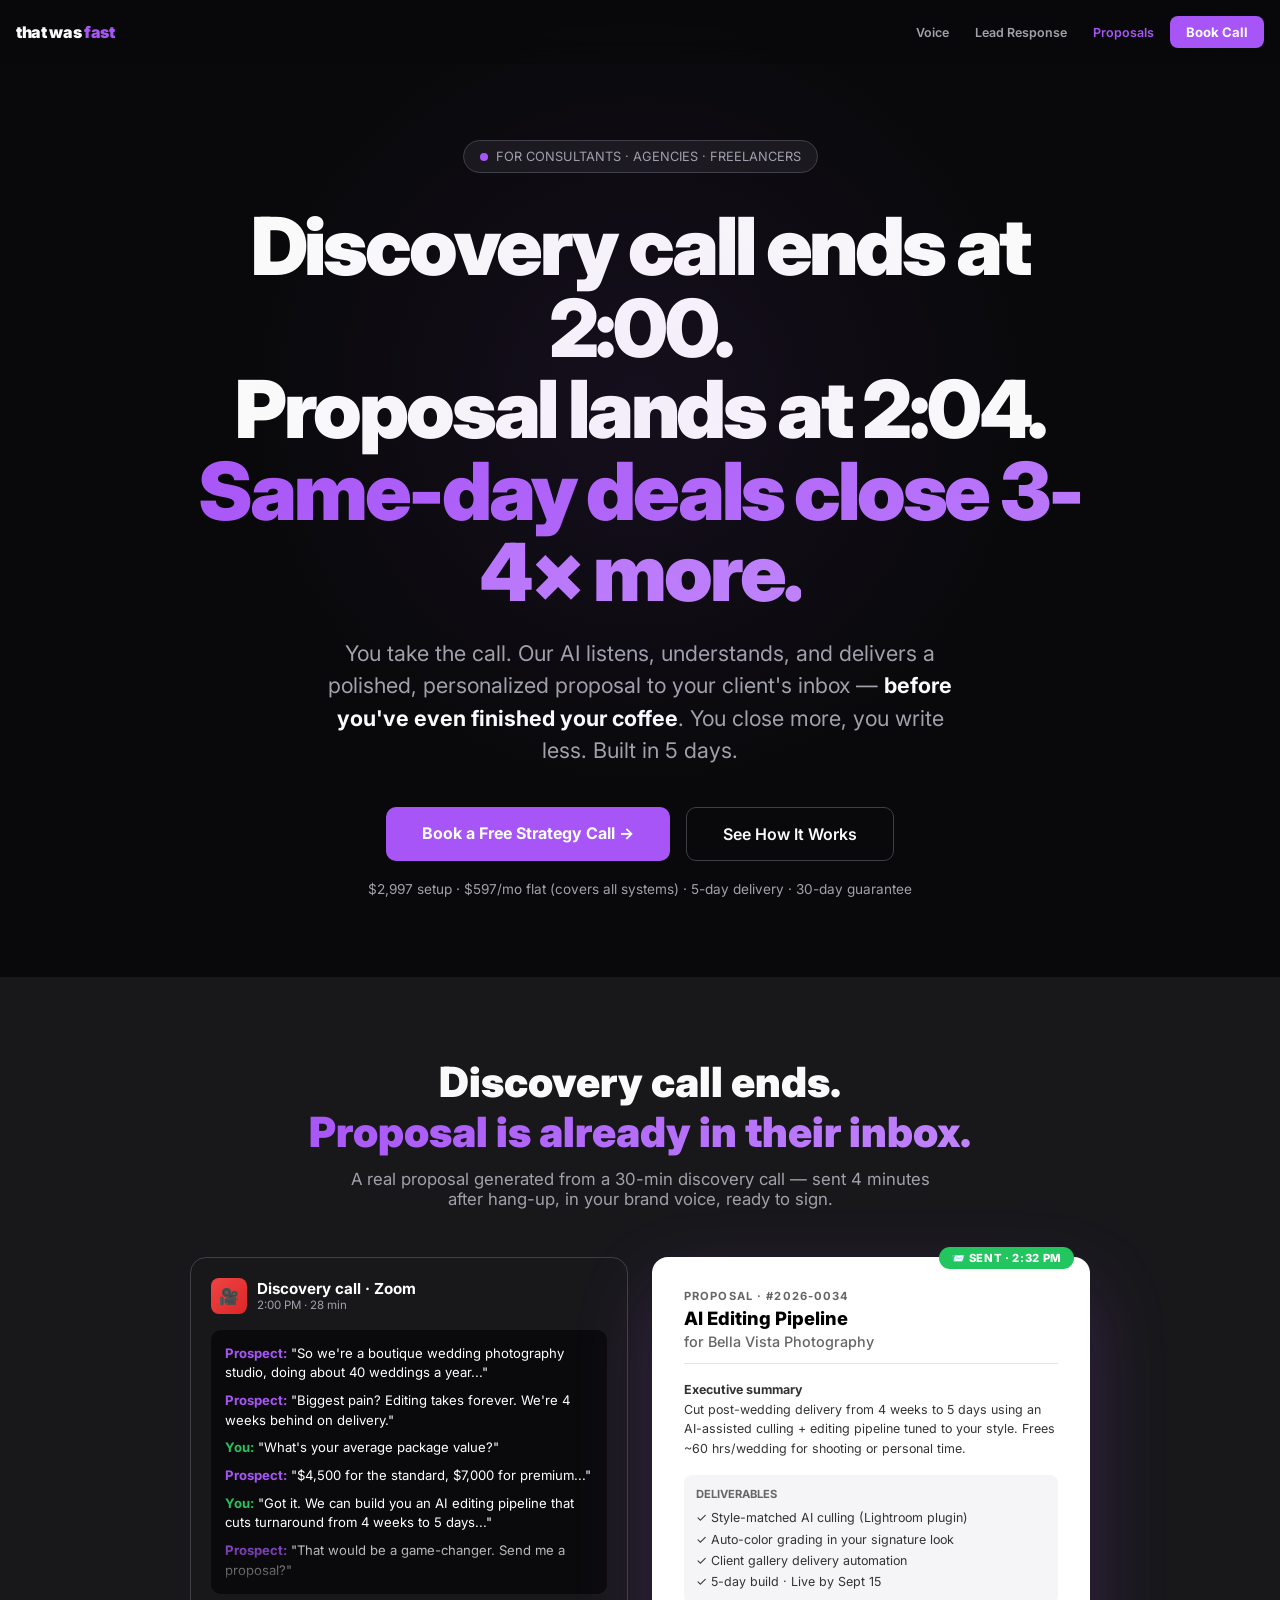
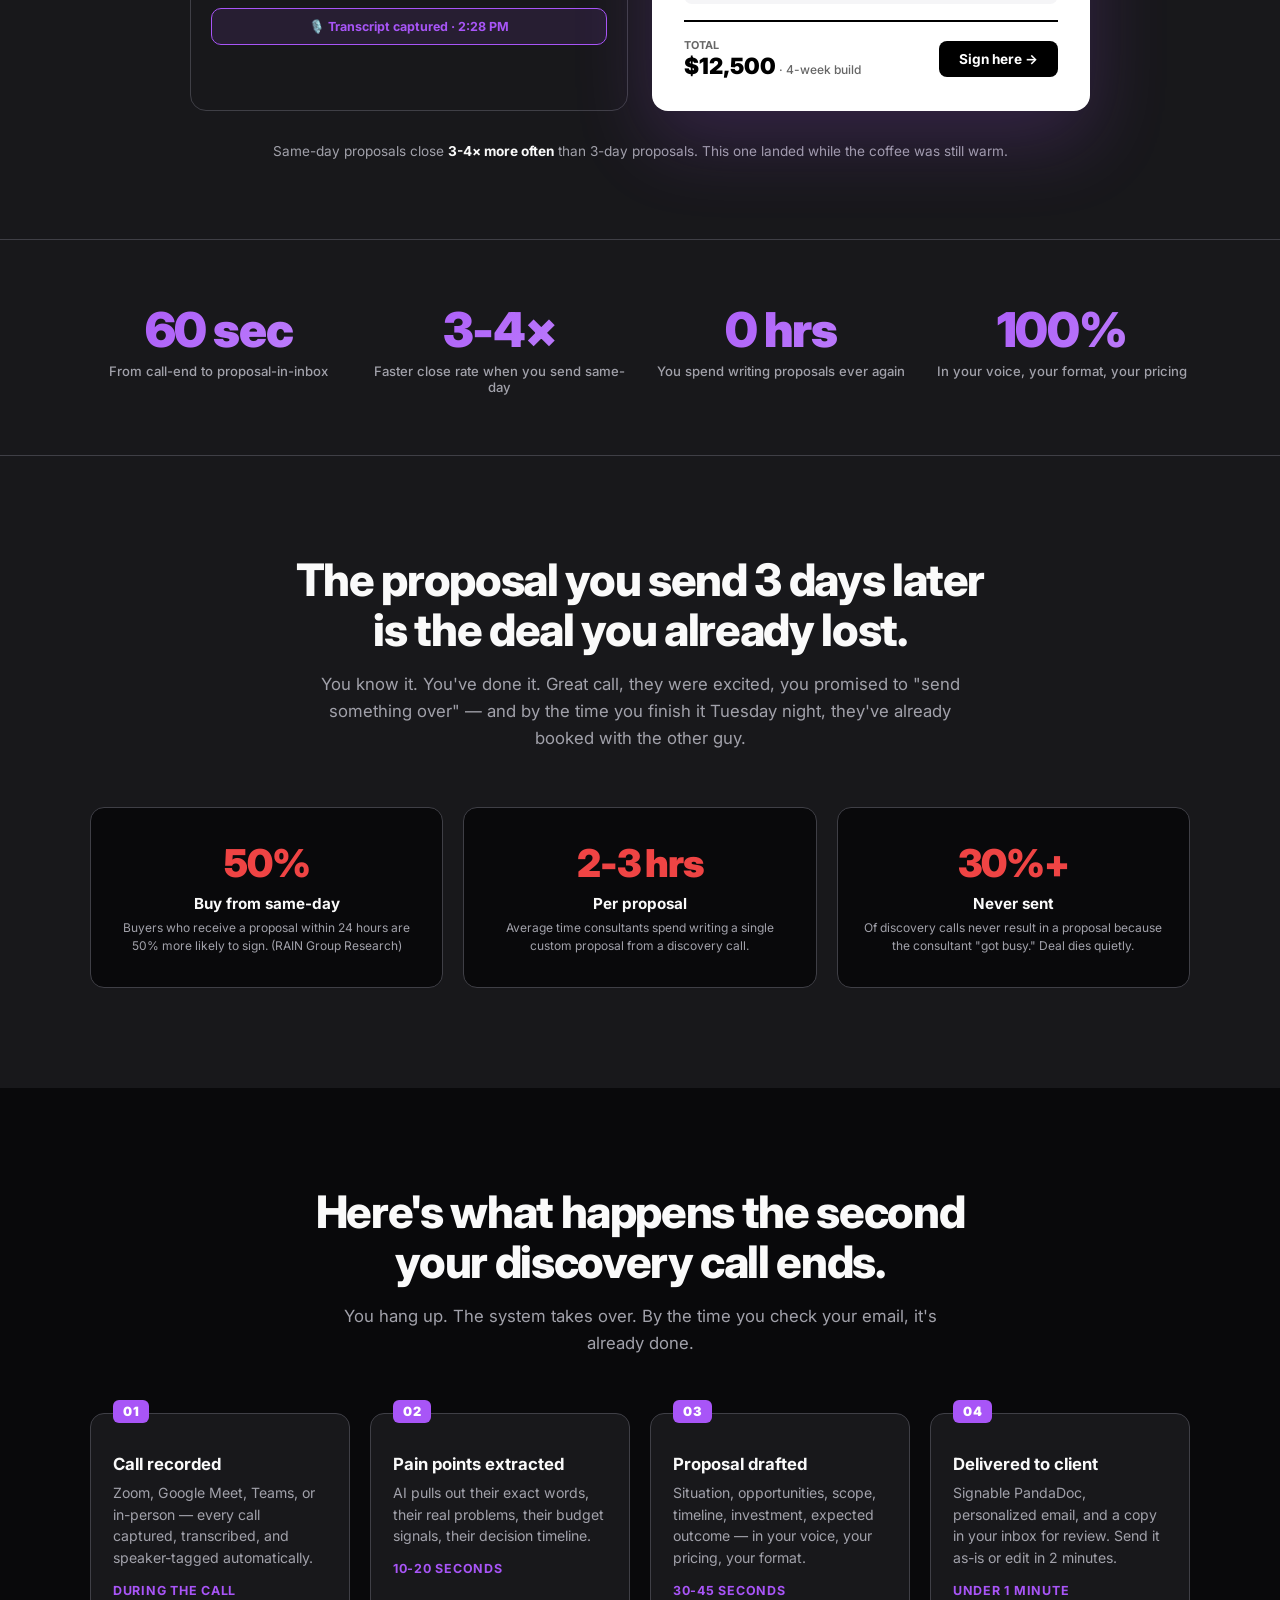
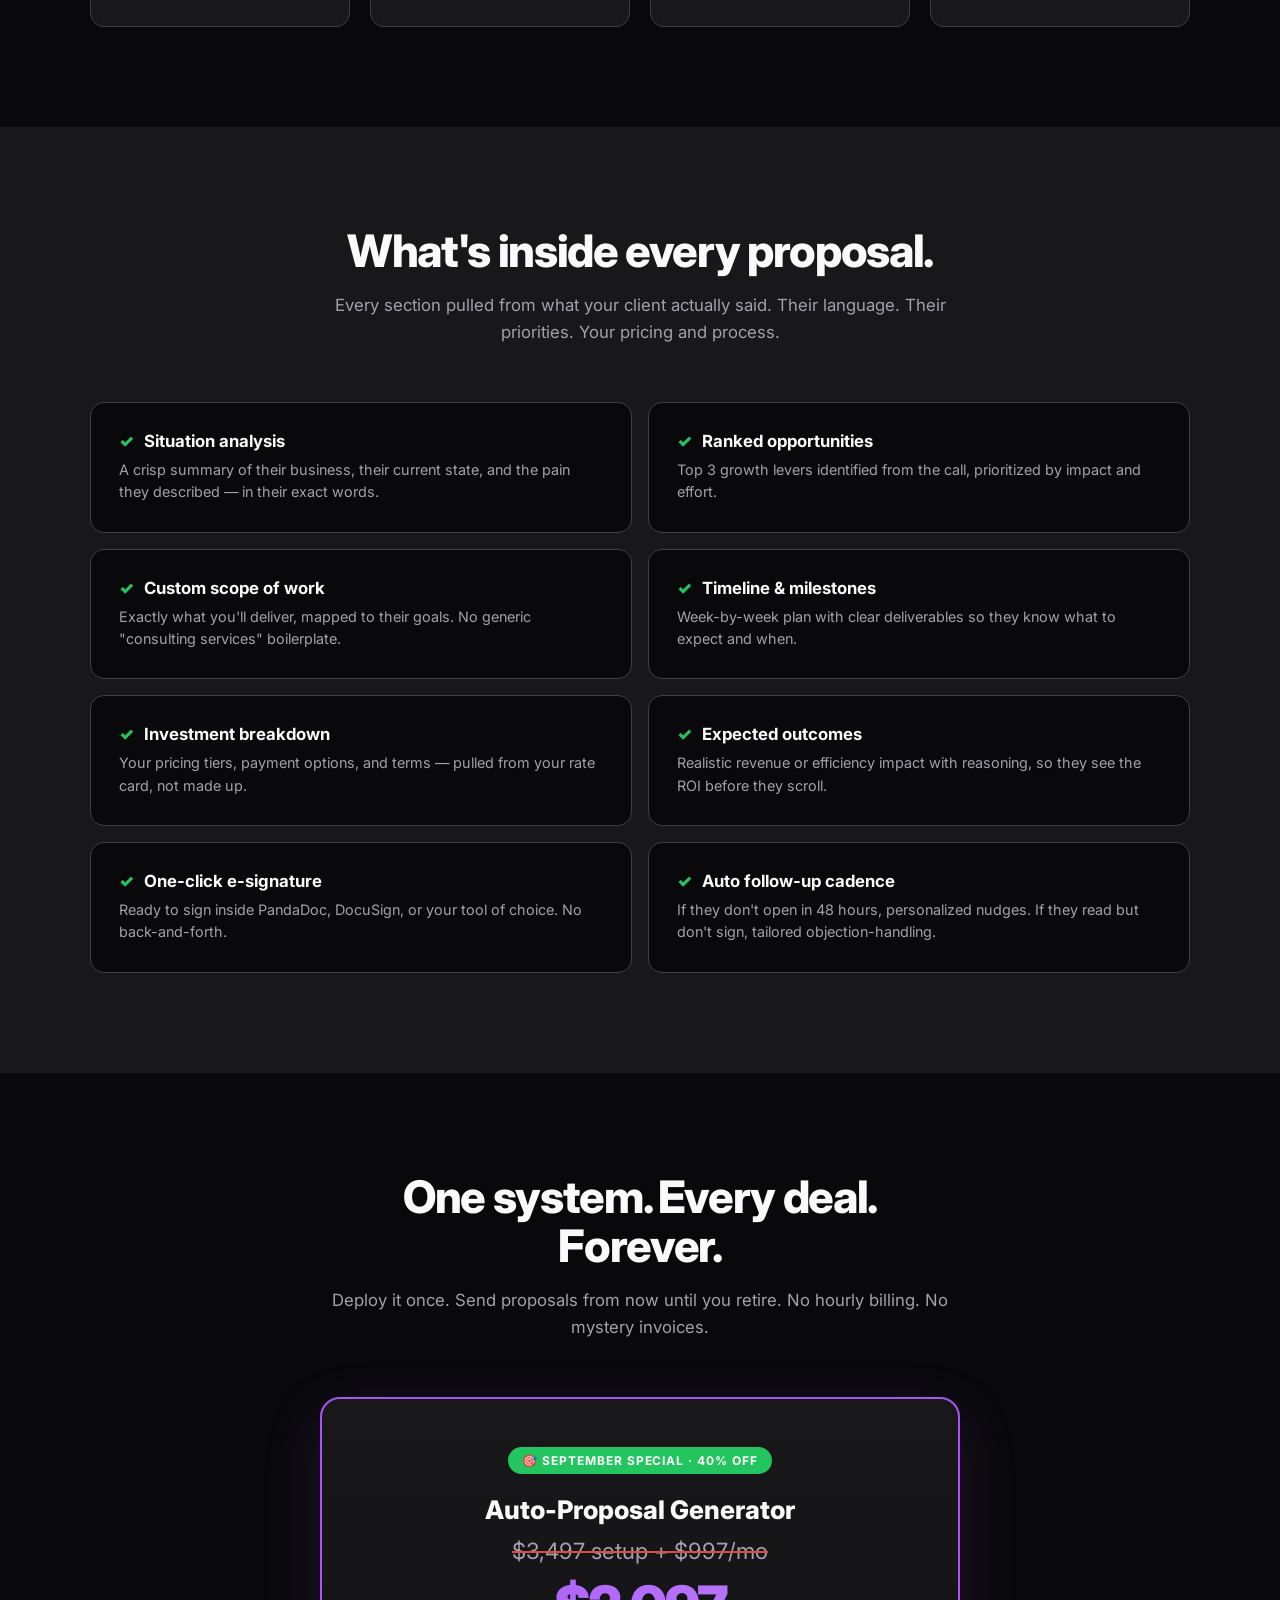
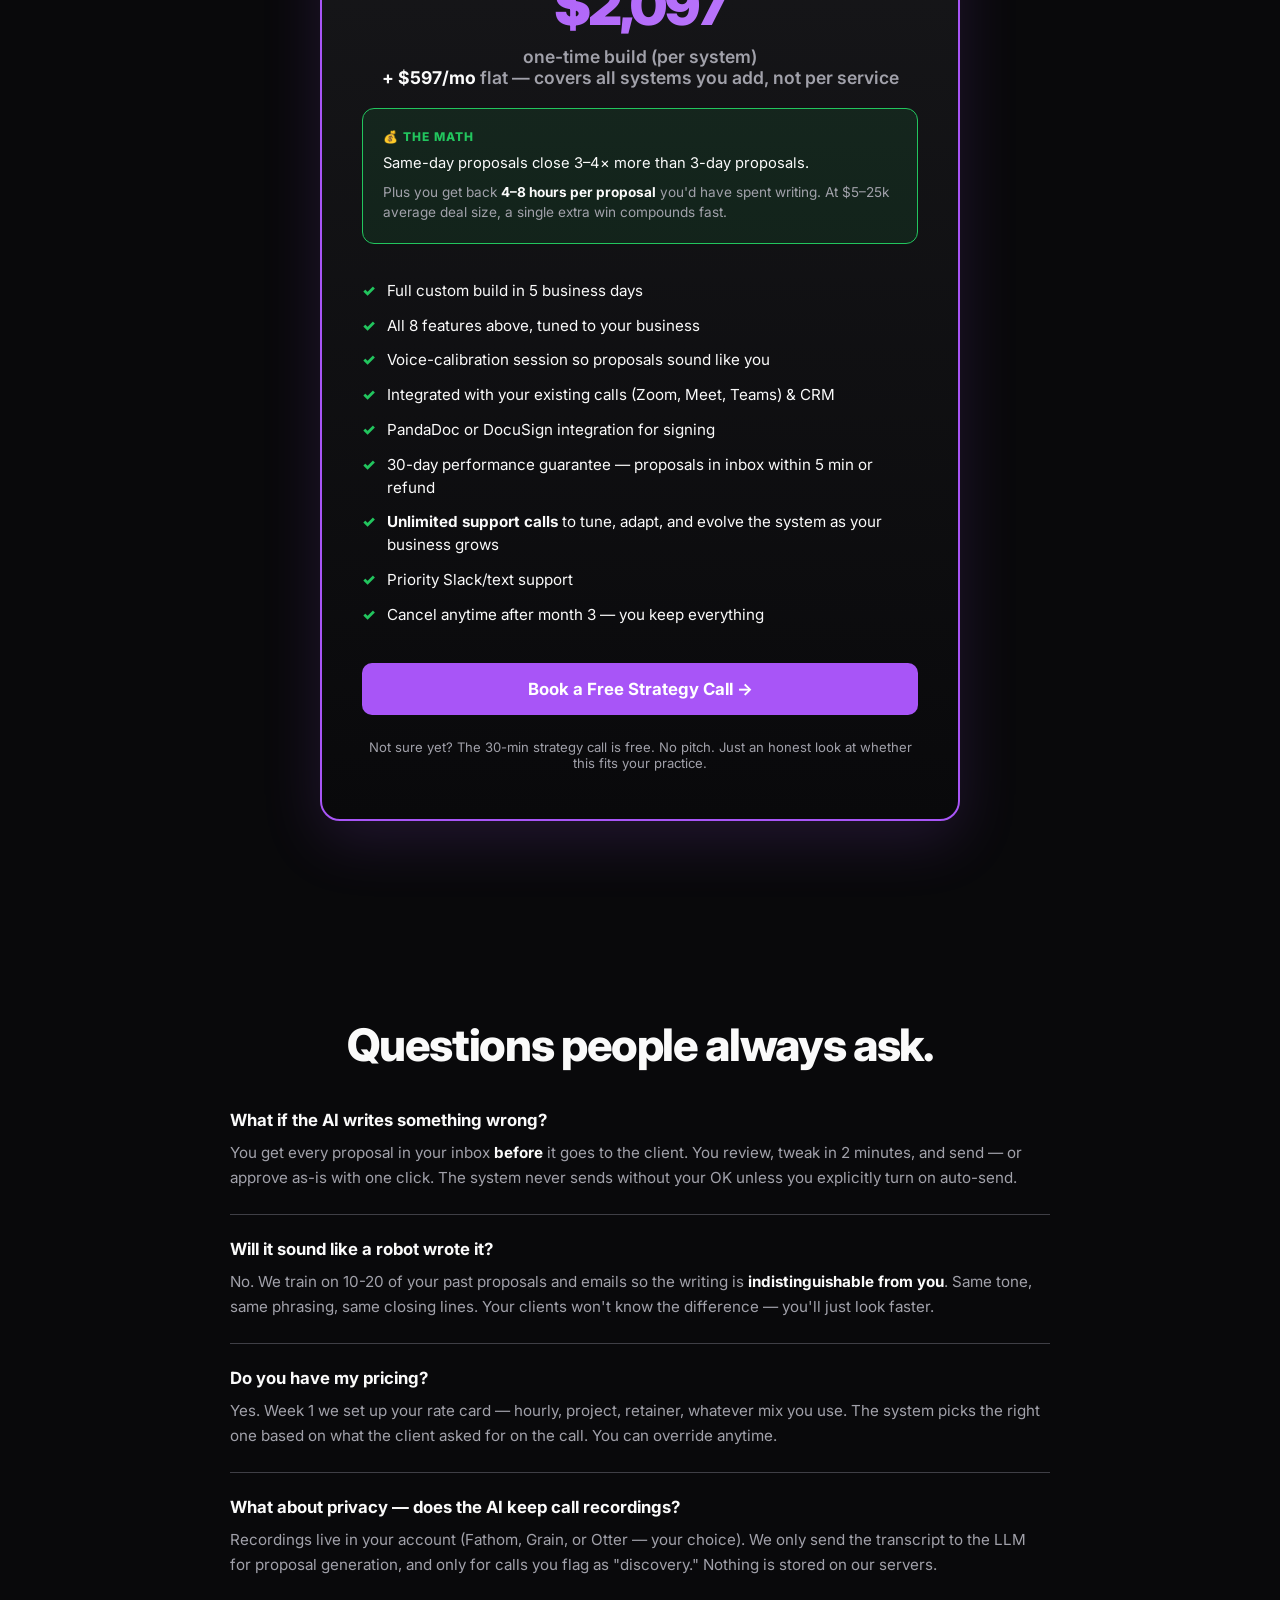
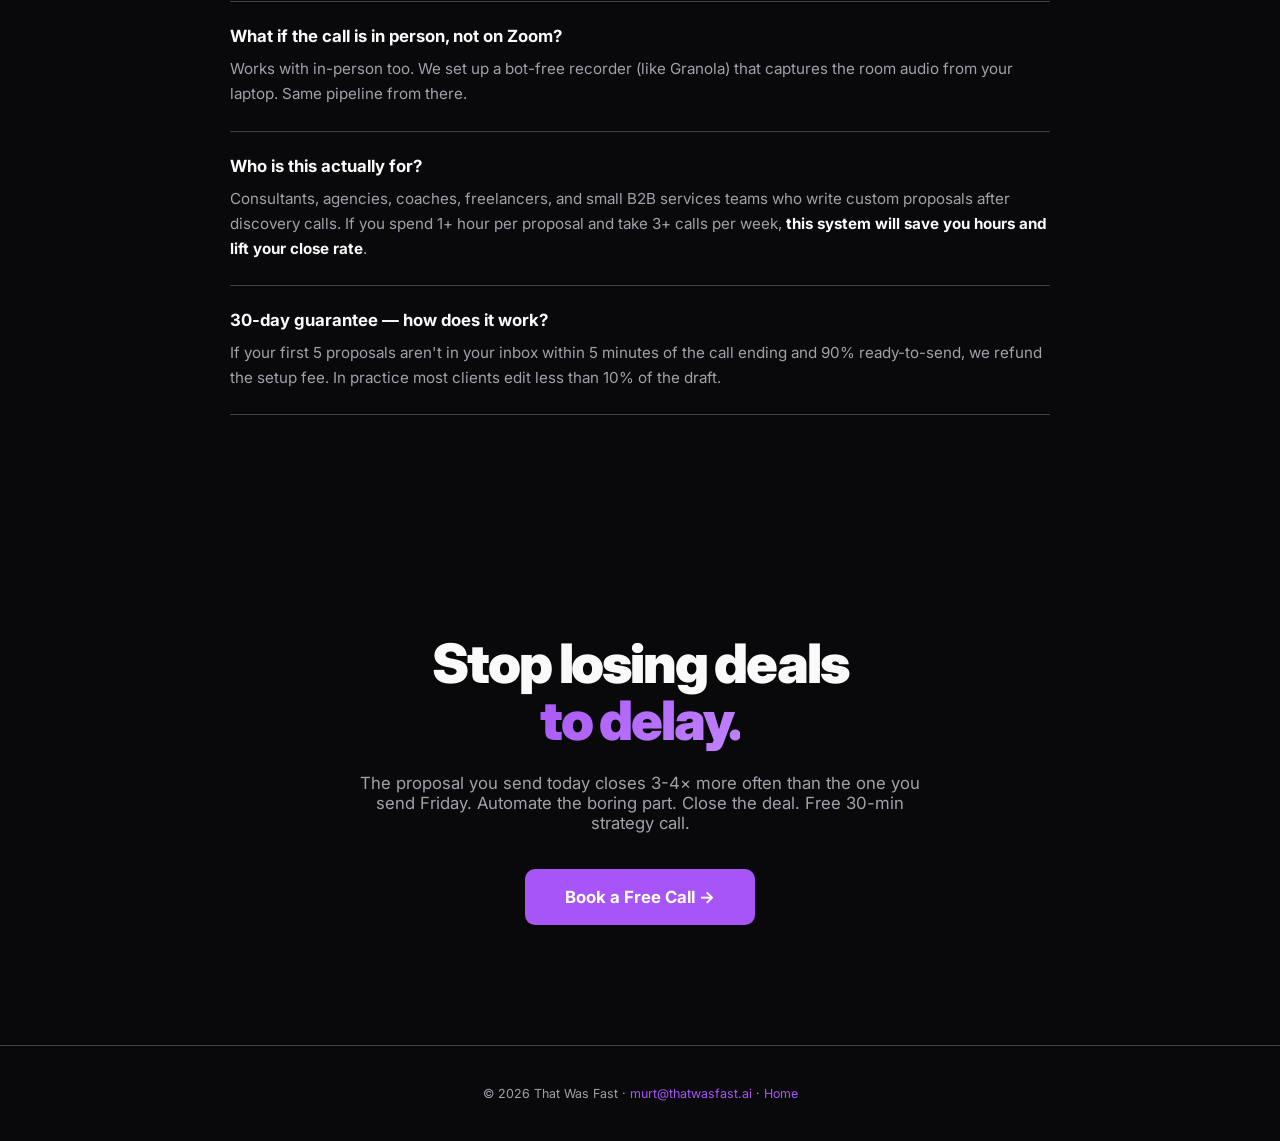
==== auto-proposal/index.html @ fdfd6e07 "Round 2 audit fixes: pricing in hero, kill cliches, sub-page H1s w/ stats, sibling nav, auto-trackin" ====
<!DOCTYPE html>
<html lang="en">
<head>
<meta charset="UTF-8">
<meta name="viewport" content="width=device-width,initial-scale=1">
<title>Auto-Proposal Generator — That Was Fast</title>
<meta name="description" content="Every discovery call auto-generates a polished, personalized proposal in your voice — sent to the client before they get off the phone. Built for consultants and agencies.">
<meta property="og:title" content="Auto-Proposal Generator — That Was Fast">
<meta property="og:description" content="Every call. Every proposal. Written for you before the client hangs up.">
<meta property="og:type" content="website">
<meta property="og:url" content="https://thatwasfast.ai/auto-proposal/">
<meta property="og:image" content="https://thatwasfast.ai/og-image.png">
<meta name="twitter:card" content="summary_large_image">
<meta name="twitter:title" content="Auto-Proposal Generator — That Was Fast">
<meta name="twitter:description" content="Every discovery call auto-generates a personalized proposal. Instantly.">
<meta name="twitter:image" content="https://thatwasfast.ai/og-image.png">
<link rel="icon" href="/favicon.ico" type="image/x-icon">
<link rel="icon" href="/icon-192.png" type="image/png" sizes="192x192">
<link rel="apple-touch-icon" href="/icon-192.png">
<link rel="preconnect" href="https://fonts.googleapis.com"><link rel="preconnect" href="https://fonts.gstatic.com" crossorigin>
<link href="https://fonts.googleapis.com/css2?family=Inter:wght@400;500;600;700;800;900&display=swap" rel="stylesheet">
<!-- Meta Pixel -->
<script>
!function(f,b,e,v,n,t,s){if(f.fbq)return;n=f.fbq=function(){n.callMethod?n.callMethod.apply(n,arguments):n.queue.push(arguments)};if(!f._fbq)f._fbq=n;n.push=n;n.loaded=!0;n.version='2.0';n.queue=[];t=b.createElement(e);t.async=!0;t.src=v;s=b.getElementsByTagName(e)[0];s.parentNode.insertBefore(t,s)}(window,document,'script','https://connect.facebook.net/en_US/fbevents.js');
fbq('init','1116154840839854');
fbq('track','PageView');
fbq('track','ViewContent',{content_name:'Auto-Proposal Generator',content_category:'auto-proposal'});
</script>
<noscript><img height="1" width="1" style="display:none" src="https://www.facebook.com/tr?id=1116154840839854&ev=PageView&noscript=1"/></noscript>
<!-- CAPI helper -->
<script>
window.TWF_CAPI='https://thatwasfast-capi.murtazajafferji.workers.dev';
window.twfCapiSend=function(name,data){
  var id=(crypto.randomUUID?crypto.randomUUID():Date.now()+'-'+Math.random().toString(36).slice(2));
  try{
    var m=document.cookie.match(/_fbc=([^;]+)/); var fbc=m?m[1]:null;
    var p=document.cookie.match(/_fbp=([^;]+)/); var fbp=p?p[1]:null;
    if(window.fbq)fbq('track',name,data||{},{eventID:id});
    fetch(window.TWF_CAPI,{method:'POST',headers:{'Content-Type':'application/json'},keepalive:true,body:JSON.stringify({event_name:name,event_id:id,event_source_url:location.href,custom_data:data||{},user_data:{fbc:fbc,fbp:fbp}})}).catch(function(){});
  }catch(e){}
};
</script>
<!-- Google Analytics + Google Ads -->
<script async src="https://www.googletagmanager.com/gtag/js?id=G-YH6KCPB6RQ"></script>
<script>
window.dataLayer=window.dataLayer||[];
function gtag(){dataLayer.push(arguments)}
gtag('js',new Date());
gtag('config','G-YH6KCPB6RQ',{page_title:'Auto-Proposal Offer',page_path:'/auto-proposal/'});
gtag('config','AW-18429599857');
document.addEventListener('DOMContentLoaded',function(){
  document.querySelectorAll('a[href*="cal.com/thatwasfast"]').forEach(function(a){
    a.addEventListener('click',function(){
      var loc=a.closest('nav')?'nav':(a.closest('.final')?'final':(a.closest('.price-card')?'pricing':'hero'));
      gtag('event','book_call_click',{page:'auto-proposal',cta_location:loc});
      gtag('event','generate_lead',{offer:'auto-proposal',source:loc});
      gtag('event','conversion',{send_to:'AW-18429599857/LSiECJ2E_O0cEPHA9dNE',value:500,currency:'USD'});
      if(window.twfCapiSend)twfCapiSend('Lead',{content_name:'Book a Call',content_category:'auto-proposal',source:loc,value:500,currency:'USD'});
    });
  });
});
</script>
<style>
:root{--bg:#09090b;--surface:#18181b;--surface2:#27272a;--border:#3f3f46;--text:#fafafa;--muted:#a1a1aa;--gold:#a855f7;--gold2:#c084fc;--white:#fff;--red:#ef4444;--green:#22c55e;--max:1100px}
*{box-sizing:border-box;margin:0;padding:0}
html{scroll-behavior:smooth}
html,body{overflow-x:hidden}
body{font-family:'Inter',system-ui,sans-serif;background:var(--bg);color:var(--text);-webkit-font-smoothing:antialiased}
a{color:inherit;text-decoration:none}

nav{position:fixed;top:0;left:0;right:0;z-index:100;padding:16px 16px;display:flex;align-items:center;justify-content:space-between;background:rgba(9,9,11,.8);backdrop-filter:blur(20px)}
.logo{font-weight:900;font-size:1rem;letter-spacing:-.02em;white-space:nowrap}
.logo span{color:var(--gold)}
.nav-cta{padding:8px 16px;background:var(--gold);color:var(--white);font-weight:700;font-size:.82rem;border-radius:8px;transition:transform .15s;white-space:nowrap}
.nav-cta:hover{transform:scale(1.04)}

.hero{min-height:92vh;display:flex;flex-direction:column;align-items:center;justify-content:center;text-align:center;padding:140px 24px 80px;position:relative}
.hero::before{content:'';position:absolute;top:0;left:50%;transform:translateX(-50%);width:100%;max-width:800px;height:800px;background:radial-gradient(circle,rgba(168,85,247,.08) 0%,transparent 70%);pointer-events:none}
.eyebrow{display:inline-flex;align-items:center;gap:8px;padding:8px 16px;background:var(--surface);border:1px solid var(--border);border-radius:999px;font-size:.8rem;color:var(--muted);margin-bottom:32px}
.eyebrow .dot{width:8px;height:8px;border-radius:50%;background:var(--gold);animation:pulse 2s infinite}
@keyframes pulse{0%,100%{opacity:1}50%{opacity:.4}}
.hero h1{font-size:clamp(2.6rem,6.5vw,5rem);font-weight:900;line-height:1.02;letter-spacing:-.04em;max-width:920px}
.hero h1 span{background:linear-gradient(135deg,var(--gold),var(--gold2));-webkit-background-clip:text;-webkit-text-fill-color:transparent;background-clip:text}
.hero-sub{font-size:clamp(1.1rem,2.2vw,1.35rem);color:var(--muted);margin-top:24px;max-width:640px;line-height:1.5}
.hero-sub strong{color:var(--text)}
.hero-cta-row{margin-top:40px;display:flex;gap:16px;flex-wrap:wrap;justify-content:center}
.btn-primary{padding:16px 36px;background:var(--gold);color:var(--white);font-weight:700;font-size:1rem;border-radius:10px;border:0;cursor:pointer;transition:transform .15s,box-shadow .15s;display:inline-block}
.btn-primary:hover{transform:translateY(-2px);box-shadow:0 12px 40px rgba(168,85,247,.25)}
.btn-ghost{padding:16px 36px;background:transparent;border:1.5px solid var(--border);color:var(--text);font-weight:600;font-size:1rem;border-radius:10px;cursor:pointer;transition:border-color .2s;display:inline-block}
.btn-ghost:hover{border-color:var(--gold)}
.hero-note{margin-top:20px;font-size:.85rem;color:var(--muted)}

.stats{padding:60px 24px;border-top:1px solid var(--border);border-bottom:1px solid var(--border);background:var(--surface)}
.stats-inner{max-width:var(--max);margin:0 auto;display:grid;grid-template-columns:repeat(4,1fr);gap:24px;text-align:center}
.stat-num{font-size:clamp(2rem,4vw,3rem);font-weight:900;letter-spacing:-.03em;background:linear-gradient(135deg,var(--gold),var(--gold2));-webkit-background-clip:text;-webkit-text-fill-color:transparent;background-clip:text}
.stat-label{font-size:.82rem;color:var(--muted);margin-top:4px;font-weight:500}
@media(max-width:600px){.stats-inner{grid-template-columns:repeat(2,1fr)}}

section{padding:100px 24px}
.section-inner{max-width:var(--max);margin:0 auto}
.section-title{font-size:clamp(1.8rem,4vw,2.8rem);font-weight:800;line-height:1.1;letter-spacing:-.03em;margin-bottom:16px;text-align:center}
.section-sub{color:var(--muted);font-size:1.05rem;max-width:640px;margin:0 auto 56px;text-align:center;line-height:1.6}
.section-sub strong{color:var(--text)}

.problem{background:var(--surface)}
.p-grid{display:grid;grid-template-columns:repeat(3,1fr);gap:20px}
.p-stat{background:var(--bg);border:1px solid var(--border);border-radius:14px;padding:32px 24px;text-align:center}
.p-stat .num{font-size:2.4rem;font-weight:900;color:var(--red);letter-spacing:-.03em;margin-bottom:8px}
.p-stat .label{font-size:.95rem;font-weight:700;margin-bottom:6px}
.p-stat .cite{font-size:.75rem;color:var(--muted);line-height:1.5}
@media(max-width:700px){.p-grid{grid-template-columns:1fr}}

.solution-flow{display:grid;grid-template-columns:repeat(4,1fr);gap:20px;position:relative}
.s-step{background:var(--surface);border:1px solid var(--border);border-radius:14px;padding:28px 22px;position:relative;transition:border-color .2s}
.s-step:hover{border-color:var(--gold)}
.s-num{position:absolute;top:-14px;left:22px;background:var(--gold);color:var(--white);font-weight:900;font-size:.8rem;padding:4px 10px;border-radius:6px;letter-spacing:.05em}
.s-step h3{font-size:1.05rem;font-weight:700;margin:12px 0 8px}
.s-step p{font-size:.88rem;color:var(--muted);line-height:1.55}
.s-step .time{font-size:.78rem;font-weight:700;color:var(--gold);margin-top:14px;text-transform:uppercase;letter-spacing:.06em}
@media(max-width:900px){.solution-flow{grid-template-columns:repeat(2,1fr)}}
@media(max-width:500px){.solution-flow{grid-template-columns:1fr}}

.features{background:var(--surface)}
.f-grid{display:grid;grid-template-columns:repeat(2,1fr);gap:16px}
.f{background:var(--bg);border:1px solid var(--border);border-radius:14px;padding:28px}
.f h3{font-size:1.05rem;font-weight:700;margin-bottom:8px;display:flex;align-items:center;gap:10px}
.f h3 .check{color:var(--green);font-weight:900}
.f p{font-size:.9rem;color:var(--muted);line-height:1.55}
@media(max-width:700px){.f-grid{grid-template-columns:1fr}}

.pricing-inner{max-width:640px;margin:0 auto}
.price-card{background:linear-gradient(180deg,var(--surface) 0%,var(--bg) 100%);border:2px solid var(--gold);border-radius:20px;padding:48px 40px;text-align:center;box-shadow:0 20px 60px rgba(168,85,247,.15)}
.price-tag{display:inline-block;background:var(--gold);color:var(--white);font-weight:700;font-size:.75rem;padding:6px 14px;border-radius:999px;letter-spacing:.08em;text-transform:uppercase;margin-bottom:20px}
.price-name{font-size:1.6rem;font-weight:800;margin-bottom:12px}
.price-amount{font-size:3.4rem;font-weight:900;letter-spacing:-.04em;background:linear-gradient(135deg,var(--gold),var(--gold2));-webkit-background-clip:text;-webkit-text-fill-color:transparent;background-clip:text}
.price-plus{font-size:1.1rem;color:var(--muted);font-weight:600;margin-top:8px}
.price-plus strong{color:var(--text)}
.price-list{text-align:left;margin:36px 0;display:flex;flex-direction:column;gap:12px}
.price-list li{list-style:none;display:flex;gap:12px;align-items:flex-start;font-size:.95rem;line-height:1.5}
.price-list .check{color:var(--green);font-weight:900;flex-shrink:0}
.price-note{font-size:.82rem;color:var(--muted);margin-top:24px}

.faq-inner{max-width:820px;margin:0 auto}
.faq-item{border-bottom:1px solid var(--border);padding:24px 0}
.faq-q{font-size:1.05rem;font-weight:700;margin-bottom:10px}
.faq-a{font-size:.95rem;color:var(--muted);line-height:1.65}
.faq-a strong{color:var(--text)}

.final{padding:120px 24px;text-align:center}
.final h2{font-size:clamp(2rem,5vw,3.4rem);font-weight:900;letter-spacing:-.04em;line-height:1.05;max-width:800px;margin:0 auto 24px}
.final h2 span{background:linear-gradient(135deg,var(--gold),var(--gold2));-webkit-background-clip:text;-webkit-text-fill-color:transparent;background-clip:text}
.final p{font-size:1.05rem;color:var(--muted);margin-bottom:36px;max-width:560px;margin-left:auto;margin-right:auto}

footer{padding:40px 24px;border-top:1px solid var(--border);text-align:center}
footer p{font-size:.78rem;color:var(--muted)}
footer a{color:var(--gold)}

@media(max-width:480px){
nav{padding:12px 12px}
.nav-cta{padding:7px 12px;font-size:.75rem}
.logo{font-size:.88rem}
.hero{padding-top:90px;min-height:auto;padding-bottom:60px}
.hero h1{font-size:2rem}
.hero-sub{font-size:.95rem}
.hero-cta-row{flex-direction:column;align-items:center;gap:12px}
.btn-primary,.btn-ghost{width:100%;max-width:300px;text-align:center;justify-content:center}
.stats-inner{grid-template-columns:repeat(2,1fr);gap:12px}
.stat-num{font-size:1.8rem}
section{padding:56px 16px}
.section-title{font-size:1.5rem}
.price-card{padding:32px 20px}
.price-amount{font-size:2.4rem}
}
</style>
<link rel="canonical" href="https://thatwasfast.ai/auto-proposal/">
<script type="application/ld+json">
{"@context":"https://schema.org","@type":"Service","name":"Auto-Proposal Generator","description":"Generate polished custom proposals from your discovery calls in minutes. Same-day proposals close 3-4x more.","provider":{"@type":"Organization","name":"That Was Fast","url":"https://thatwasfast.ai/"},"areaServed":"US","offers":{"@type":"Offer","priceCurrency":"USD","price":"2997","description":"$2,997 setup + $597/mo flat retainer (covers all systems added)"}}
</script>
<script>
(function(){
  var page = location.pathname.replace(/\/$/,'').split('/').pop() || 'home';
  document.addEventListener('click', function(e){
    var a = e.target.closest('a[href*="cal.com/thatwasfast"]');
    if (!a) return;
    if (a.dataset.twfTracked) return;
    a.dataset.twfTracked = '1';
    var event = (new URL(a.href).searchParams.get('event')) || page;
    try{
      if (window.gtag) gtag('event', 'book_call_click', {page: page, source: 'auto', event_type: event});
      if (window.gtag) gtag('event', 'generate_lead', {offer: event, source: 'auto'});
      if (window.twfCapiSend) twfCapiSend('Lead', {content_name: 'Book a Call', content_category: event, value: 500, currency: 'USD'});
      if (window.fbq) fbq('track', 'Lead', {content_name: 'Book a Call', content_category: event, value: 500, currency: 'USD'});
    } catch(err){}
    setTimeout(function(){ delete a.dataset.twfTracked; }, 3000);
  }, true);
  document.addEventListener('click', function(e){
    var a = e.target.closest('a[href^="tel:+1425"]');
    if (!a) return;
    if (a.dataset.twfCalltracked) return;
    a.dataset.twfCalltracked = '1';
    try{
      if (window.gtag) gtag('event', 'demo_call', {page: page, source: 'auto'});
      if (window.twfCapiSend) twfCapiSend('Contact', {content_name: 'Demo Call', content_category: page});
      if (window.fbq) fbq('track', 'Contact', {content_name: 'Demo Call'});
    } catch(err){}
    setTimeout(function(){ delete a.dataset.twfCalltracked; }, 3000);
  }, true);
})();
</script>
</head>
<body>

<div style="background:linear-gradient(90deg,#22c55e,#16a34a);color:#fff;text-align:center;padding:10px 16px;font-size:.85rem;font-weight:600;position:relative;z-index:101"><strong>🎯 SEPTEMBER SPECIAL</strong> — 40% off every offer. <strong id="spots-left">Only 5 spots left</strong> · Book by Sept 30.</div>
<script>
window.TWF_SPOTS_LEFT = 5;
window.TWF_PROMO_END = new Date('2026-10-01T00:00:00-07:00');
(function(){
  var n = window.TWF_SPOTS_LEFT;
  var el = document.getElementById('spots-left');
  if (!el) return;
  if (new Date() >= window.TWF_PROMO_END) { el.parentElement.style.display='none'; return; }
  if (n <= 0) { el.parentElement.style.display='none'; return; }
  el.textContent = 'Only ' + n + (n === 1 ? ' spot' : ' spots') + ' left';
  if (n <= 2) el.style.color = '#fef08a';
})();
</script>

<nav>
<a href="/" class="logo">that was <span>fast</span></a>
<div style="display:flex;gap:6px;align-items:center;flex-wrap:wrap">
<a href="/voice-receptionist/" style="padding:6px 10px;font-size:.78rem;color:var(--muted);text-decoration:none;font-weight:600">Voice</a>
<a href="/lead-response/" style="padding:6px 10px;font-size:.78rem;color:var(--muted);text-decoration:none;font-weight:600">Lead Response</a>
<a href="/auto-proposal/" style="padding:6px 10px;font-size:.78rem;color:var(--gold);text-decoration:none;font-weight:600">Proposals</a>
<a href="https://cal.com/thatwasfast/30min?event=auto-proposal" target="_blank" rel="noopener" onclick="if(window.gtag)gtag('event','book_call_click',{page:'auto-proposal',source:'nav'});if(window.twfCapiSend)twfCapiSend('Lead',{content_name:'Book a Call',content_category:'auto-proposal',value:500,currency:'USD'});" class="nav-cta">Book Call</a>
</div>
</nav>

<section class="hero">
<div class="eyebrow"><span class="dot"></span>FOR CONSULTANTS · AGENCIES · FREELANCERS</div>
<h1>Discovery call ends at 2:00.<br>Proposal lands at 2:04.<br><span>Same-day deals close 3-4× more.</span></h1>
<p class="hero-sub">You take the call. Our AI listens, understands, and delivers a polished, personalized proposal to your client's inbox — <strong>before you've even finished your coffee</strong>. You close more, you write less. Built in 5 days.</p>
<div class="hero-cta-row">
<a href="https://cal.com/thatwasfast/30min?event=auto-proposal" target="_blank" rel="noopener" class="btn-primary">Book a Free Strategy Call →</a>
<a href="#how" class="btn-ghost">See How It Works</a>
</div>
<p class="hero-note">$2,997 setup · $597/mo flat (covers all systems) · 5-day delivery · 30-day guarantee</p>
</section>

<section style="padding:80px 24px;background:var(--surface)">
<div style="max-width:960px;margin:0 auto">
<h2 style="text-align:center;font-size:clamp(1.8rem,4vw,2.6rem);font-weight:900;margin-bottom:12px">Discovery call ends.<br><span style="background:linear-gradient(135deg,var(--gold),var(--gold2));-webkit-background-clip:text;-webkit-text-fill-color:transparent;background-clip:text">Proposal is already in their inbox.</span></h2>
<p style="text-align:center;color:var(--muted);font-size:1.05rem;max-width:600px;margin:0 auto 48px">A real proposal generated from a 30-min discovery call — sent 4 minutes after hang-up, in your brand voice, ready to sign.</p>
<div style="display:grid;grid-template-columns:1fr 1fr;gap:24px;max-width:900px;margin:0 auto" class="ap-grid">
<div style="background:#18181b;border:1px solid var(--border);border-radius:16px;padding:20px">
<div style="display:flex;align-items:center;gap:10px;margin-bottom:16px"><div style="width:36px;height:36px;background:linear-gradient(135deg,#ef4444,#dc2626);border-radius:8px;display:flex;align-items:center;justify-content:center">🎥</div><div><div style="font-weight:700;color:#fff;font-size:.95rem">Discovery call · Zoom</div><div style="font-size:.72rem;color:var(--muted)">2:00 PM · 28 min</div></div></div>
<div style="background:#0a0a0c;border-radius:10px;padding:14px;font-size:.82rem;color:var(--muted);line-height:1.5;max-height:280px;overflow:hidden;position:relative">
<div style="color:#fff;margin-bottom:8px"><strong style="color:#a855f7">Prospect:</strong> "So we're a boutique wedding photography studio, doing about 40 weddings a year..."</div>
<div style="color:#fff;margin-bottom:8px"><strong style="color:#a855f7">Prospect:</strong> "Biggest pain? Editing takes forever. We're 4 weeks behind on delivery."</div>
<div style="color:#fff;margin-bottom:8px"><strong style="color:#22c55e">You:</strong> "What's your average package value?"</div>
<div style="color:#fff;margin-bottom:8px"><strong style="color:#a855f7">Prospect:</strong> "$4,500 for the standard, $7,000 for premium..."</div>
<div style="color:#fff;margin-bottom:8px"><strong style="color:#22c55e">You:</strong> "Got it. We can build you an AI editing pipeline that cuts turnaround from 4 weeks to 5 days..."</div>
<div style="color:#fff"><strong style="color:#a855f7">Prospect:</strong> "That would be a game-changer. Send me a proposal?"</div>
<div style="position:absolute;bottom:0;left:0;right:0;height:60px;background:linear-gradient(180deg,transparent,#0a0a0c)"></div>
</div>
<div style="text-align:center;margin-top:14px;padding:10px;background:rgba(168,85,247,.1);border:1px solid var(--gold);border-radius:10px;font-size:.78rem;color:var(--gold);font-weight:700">🎙️ Transcript captured · 2:28 PM</div>
</div>
<div style="background:#fff;color:#000;border-radius:16px;padding:32px;box-shadow:0 30px 80px rgba(168,85,247,.2);position:relative">
<div style="position:absolute;top:-10px;right:16px;background:#22c55e;color:#fff;padding:4px 12px;border-radius:999px;font-size:.7rem;font-weight:800;letter-spacing:.06em">📨 SENT · 2:32 PM</div>
<div style="border-bottom:1px solid #e5e5e5;padding-bottom:12px;margin-bottom:16px"><div style="font-size:.7rem;font-weight:700;color:#666;letter-spacing:.1em">PROPOSAL · #2026-0034</div><div style="font-size:1.15rem;font-weight:800;color:#000;margin-top:4px">AI Editing Pipeline<br><span style="color:#666;font-weight:500;font-size:.9rem">for Bella Vista Photography</span></div></div>
<div style="font-size:.78rem;color:#333;line-height:1.6"><strong>Executive summary</strong><br>Cut post-wedding delivery from 4 weeks to 5 days using an AI-assisted culling + editing pipeline tuned to your style. Frees ~60 hrs/wedding for shooting or personal time.</div>
<div style="margin-top:16px;padding:12px;background:#f5f5f7;border-radius:8px"><div style="font-size:.7rem;font-weight:700;color:#666;margin-bottom:6px">DELIVERABLES</div><div style="font-size:.78rem;color:#333;line-height:1.7">✓ Style-matched AI culling (Lightroom plugin)<br>✓ Auto-color grading in your signature look<br>✓ Client gallery delivery automation<br>✓ 5-day build · Live by Sept 15</div></div>
<div style="margin-top:16px;display:flex;justify-content:space-between;align-items:center;padding-top:16px;border-top:2px solid #000"><div><div style="font-size:.68rem;color:#666;font-weight:700">TOTAL</div><div style="font-size:1.4rem;font-weight:900;color:#000">$12,500<span style="font-size:.75rem;color:#666;font-weight:500"> · 4-week build</span></div></div><div style="background:#000;color:#fff;padding:10px 20px;border-radius:8px;font-weight:700;font-size:.85rem">Sign here →</div></div>
</div>
</div>
<p style="text-align:center;color:var(--muted);font-size:.85rem;margin-top:32px">Same-day proposals close <strong style="color:var(--text)">3-4× more often</strong> than 3-day proposals. This one landed while the coffee was still warm.</p>
</div>
</section>

<style>@media(max-width:720px){.ap-grid{grid-template-columns:1fr !important}}</style>

<section class="stats">
<div class="stats-inner">
<div><div class="stat-num">60 sec</div><div class="stat-label">From call-end to proposal-in-inbox</div></div>
<div><div class="stat-num">3-4×</div><div class="stat-label">Faster close rate when you send same-day</div></div>
<div><div class="stat-num">0 hrs</div><div class="stat-label">You spend writing proposals ever again</div></div>
<div><div class="stat-num">100%</div><div class="stat-label">In your voice, your format, your pricing</div></div>
</div>
</section>

<section class="problem">
<div class="section-inner">
<h2 class="section-title">The proposal you send 3 days later<br>is the deal you already lost.</h2>
<p class="section-sub">You know it. You've done it. Great call, they were excited, you promised to "send something over" — and by the time you finish it Tuesday night, they've already booked with the other guy.</p>
<div class="p-grid">
<div class="p-stat"><div class="num">50%</div><div class="label">Buy from same-day</div><div class="cite">Buyers who receive a proposal within 24 hours are 50% more likely to sign. (RAIN Group Research)</div></div>
<div class="p-stat"><div class="num">2-3 hrs</div><div class="label">Per proposal</div><div class="cite">Average time consultants spend writing a single custom proposal from a discovery call.</div></div>
<div class="p-stat"><div class="num">30%+</div><div class="label">Never sent</div><div class="cite">Of discovery calls never result in a proposal because the consultant "got busy." Deal dies quietly.</div></div>
</div>
</div>
</section>

<section id="how">
<div class="section-inner">
<h2 class="section-title">Here's what happens the second<br>your discovery call ends.</h2>
<p class="section-sub">You hang up. The system takes over. By the time you check your email, it's already done.</p>
<div class="solution-flow">
<div class="s-step">
<div class="s-num">01</div>
<h3>Call recorded</h3>
<p>Zoom, Google Meet, Teams, or in-person — every call captured, transcribed, and speaker-tagged automatically.</p>
<div class="time">During the call</div>
</div>
<div class="s-step">
<div class="s-num">02</div>
<h3>Pain points extracted</h3>
<p>AI pulls out their exact words, their real problems, their budget signals, their decision timeline.</p>
<div class="time">10-20 seconds</div>
</div>
<div class="s-step">
<div class="s-num">03</div>
<h3>Proposal drafted</h3>
<p>Situation, opportunities, scope, timeline, investment, expected outcome — in your voice, your pricing, your format.</p>
<div class="time">30-45 seconds</div>
</div>
<div class="s-step">
<div class="s-num">04</div>
<h3>Delivered to client</h3>
<p>Signable PandaDoc, personalized email, and a copy in your inbox for review. Send it as-is or edit in 2 minutes.</p>
<div class="time">Under 1 minute</div>
</div>
</div>
</div>
</section>

<section class="features">
<div class="section-inner">
<h2 class="section-title">What's inside every proposal.</h2>
<p class="section-sub">Every section pulled from what your client actually said. Their language. Their priorities. Your pricing and process.</p>
<div class="f-grid">
<div class="f"><h3><span class="check">✓</span> Situation analysis</h3><p>A crisp summary of their business, their current state, and the pain they described — in their exact words.</p></div>
<div class="f"><h3><span class="check">✓</span> Ranked opportunities</h3><p>Top 3 growth levers identified from the call, prioritized by impact and effort.</p></div>
<div class="f"><h3><span class="check">✓</span> Custom scope of work</h3><p>Exactly what you'll deliver, mapped to their goals. No generic "consulting services" boilerplate.</p></div>
<div class="f"><h3><span class="check">✓</span> Timeline & milestones</h3><p>Week-by-week plan with clear deliverables so they know what to expect and when.</p></div>
<div class="f"><h3><span class="check">✓</span> Investment breakdown</h3><p>Your pricing tiers, payment options, and terms — pulled from your rate card, not made up.</p></div>
<div class="f"><h3><span class="check">✓</span> Expected outcomes</h3><p>Realistic revenue or efficiency impact with reasoning, so they see the ROI before they scroll.</p></div>
<div class="f"><h3><span class="check">✓</span> One-click e-signature</h3><p>Ready to sign inside PandaDoc, DocuSign, or your tool of choice. No back-and-forth.</p></div>
<div class="f"><h3><span class="check">✓</span> Auto follow-up cadence</h3><p>If they don't open in 48 hours, personalized nudges. If they read but don't sign, tailored objection-handling.</p></div>
</div>
</div>
</section>

<section>
<div class="section-inner pricing-inner">
<h2 class="section-title">One system. Every deal. Forever.</h2>
<p class="section-sub">Deploy it once. Send proposals from now until you retire. No hourly billing. No mystery invoices.</p>
<div class="price-card">
<div class="price-tag" style="background:#22c55e">🎯 SEPTEMBER SPECIAL · 40% OFF</div>
<div class="price-name">Auto-Proposal Generator</div>
<div style="font-size:1.4rem;color:var(--muted);text-decoration:line-through;text-decoration-color:var(--red);margin-bottom:8px">$3,497 setup + $997/mo</div>
<div class="price-amount">$2,097</div>
<div class="price-plus">one-time build (per system)<br><strong>+ $597/mo</strong> flat — covers all systems you add, not per service</div>
<div style="margin-top:20px;padding:20px;background:rgba(34,197,94,.1);border:1px solid #22c55e;border-radius:12px;text-align:left">
<div style="font-size:.75rem;font-weight:800;color:#22c55e;text-transform:uppercase;letter-spacing:.08em;margin-bottom:8px">💰 The math</div>
<p style="font-size:.92rem;line-height:1.5;color:var(--text)">Same-day proposals close 3–4× more than 3-day proposals.</p>
<p style="font-size:.85rem;line-height:1.5;color:var(--muted);margin-top:8px">Plus you get back <strong style="color:var(--text)">4–8 hours per proposal</strong> you'd have spent writing. At $5–25k average deal size, a single extra win compounds fast.</p>
</div>
<ul class="price-list">
<li><span class="check">✓</span><span>Full custom build in 5 business days</span></li>
<li><span class="check">✓</span><span>All 8 features above, tuned to your business</span></li>
<li><span class="check">✓</span><span>Voice-calibration session so proposals sound like you</span></li>
<li><span class="check">✓</span><span>Integrated with your existing calls (Zoom, Meet, Teams) & CRM</span></li>
<li><span class="check">✓</span><span>PandaDoc or DocuSign integration for signing</span></li>
<li><span class="check">✓</span><span>30-day performance guarantee — proposals in inbox within 5 min or refund</span></li>
<li><span class="check">✓</span><span><strong>Unlimited support calls</strong> to tune, adapt, and evolve the system as your business grows</span></li>
<li><span class="check">✓</span><span>Priority Slack/text support</span></li>
<li><span class="check">✓</span><span>Cancel anytime after month 3 — you keep everything</span></li>
</ul>
<a href="https://cal.com/thatwasfast/30min?event=auto-proposal" target="_blank" rel="noopener" class="btn-primary" style="width:100%;text-align:center;font-size:1.05rem">Book a Free Strategy Call →</a>
<p class="price-note">Not sure yet? The 30-min strategy call is free. No pitch. Just an honest look at whether this fits your practice.</p>
</div>
</div>
</section>

<section>
<div class="section-inner faq-inner">
<h2 class="section-title">Questions people always ask.</h2>
<div class="faq-item">
<div class="faq-q">What if the AI writes something wrong?</div>
<div class="faq-a">You get every proposal in your inbox <strong>before</strong> it goes to the client. You review, tweak in 2 minutes, and send — or approve as-is with one click. The system never sends without your OK unless you explicitly turn on auto-send.</div>
</div>
<div class="faq-item">
<div class="faq-q">Will it sound like a robot wrote it?</div>
<div class="faq-a">No. We train on 10-20 of your past proposals and emails so the writing is <strong>indistinguishable from you</strong>. Same tone, same phrasing, same closing lines. Your clients won't know the difference — you'll just look faster.</div>
</div>
<div class="faq-item">
<div class="faq-q">Do you have my pricing?</div>
<div class="faq-a">Yes. Week 1 we set up your rate card — hourly, project, retainer, whatever mix you use. The system picks the right one based on what the client asked for on the call. You can override anytime.</div>
</div>
<div class="faq-item">
<div class="faq-q">What about privacy — does the AI keep call recordings?</div>
<div class="faq-a">Recordings live in your account (Fathom, Grain, or Otter — your choice). We only send the transcript to the LLM for proposal generation, and only for calls you flag as "discovery." Nothing is stored on our servers.</div>
</div>
<div class="faq-item">
<div class="faq-q">What if the call is in person, not on Zoom?</div>
<div class="faq-a">Works with in-person too. We set up a bot-free recorder (like Granola) that captures the room audio from your laptop. Same pipeline from there.</div>
</div>
<div class="faq-item">
<div class="faq-q">Who is this actually for?</div>
<div class="faq-a">Consultants, agencies, coaches, freelancers, and small B2B services teams who write custom proposals after discovery calls. If you spend 1+ hour per proposal and take 3+ calls per week, <strong>this system will save you hours and lift your close rate</strong>.</div>
</div>
<div class="faq-item">
<div class="faq-q">30-day guarantee — how does it work?</div>
<div class="faq-a">If your first 5 proposals aren't in your inbox within 5 minutes of the call ending and 90% ready-to-send, we refund the setup fee. In practice most clients edit less than 10% of the draft.</div>
</div>
</div>
</section>

<section class="final">
<h2>Stop losing deals<br><span>to delay.</span></h2>
<p>The proposal you send today closes 3-4× more often than the one you send Friday. Automate the boring part. Close the deal. Free 30-min strategy call.</p>
<a href="https://cal.com/thatwasfast/30min?event=auto-proposal" target="_blank" rel="noopener" class="btn-primary" style="font-size:1.05rem;padding:18px 40px">Book a Free Call →</a>
</section>

<footer>
<p>&copy; 2026 That Was Fast &middot; <a href="mailto:murt@thatwasfast.ai">murt@thatwasfast.ai</a> &middot; <a href="/">Home</a></p>
</footer>

</body>
</html>
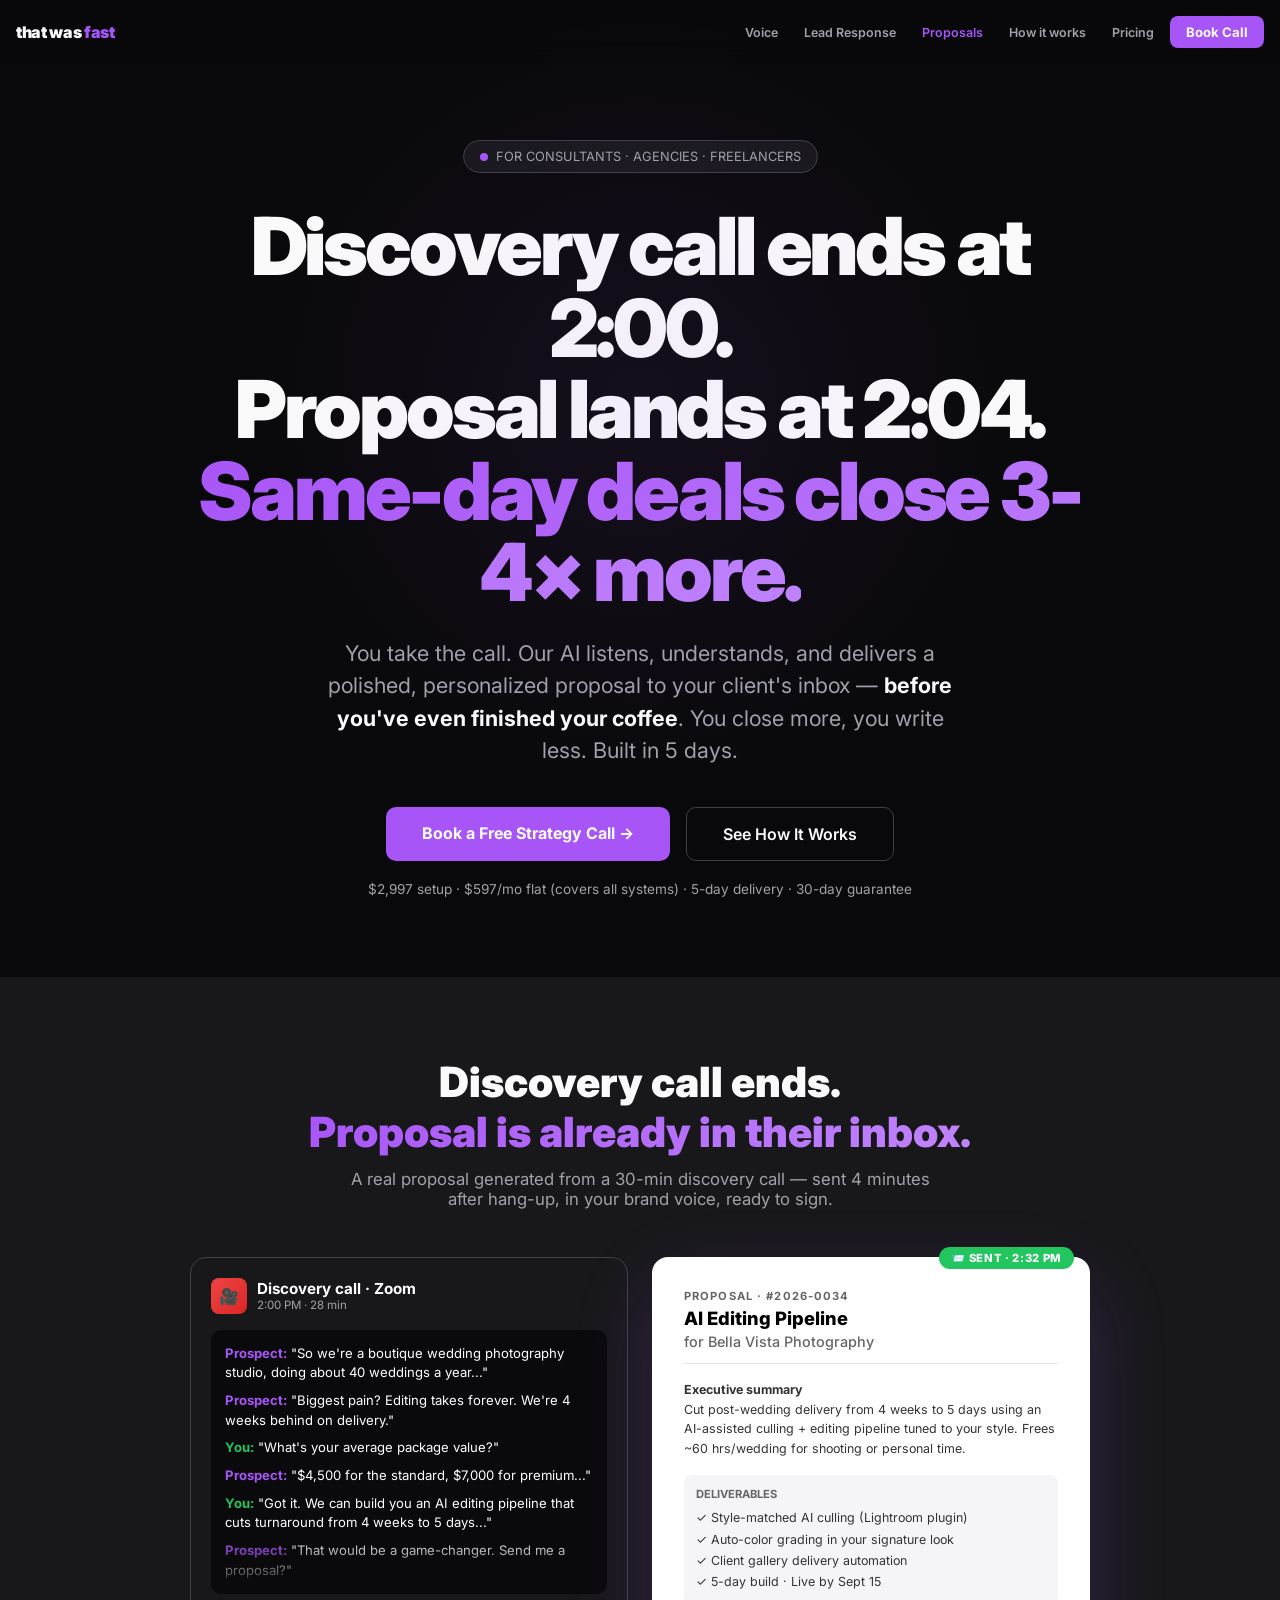
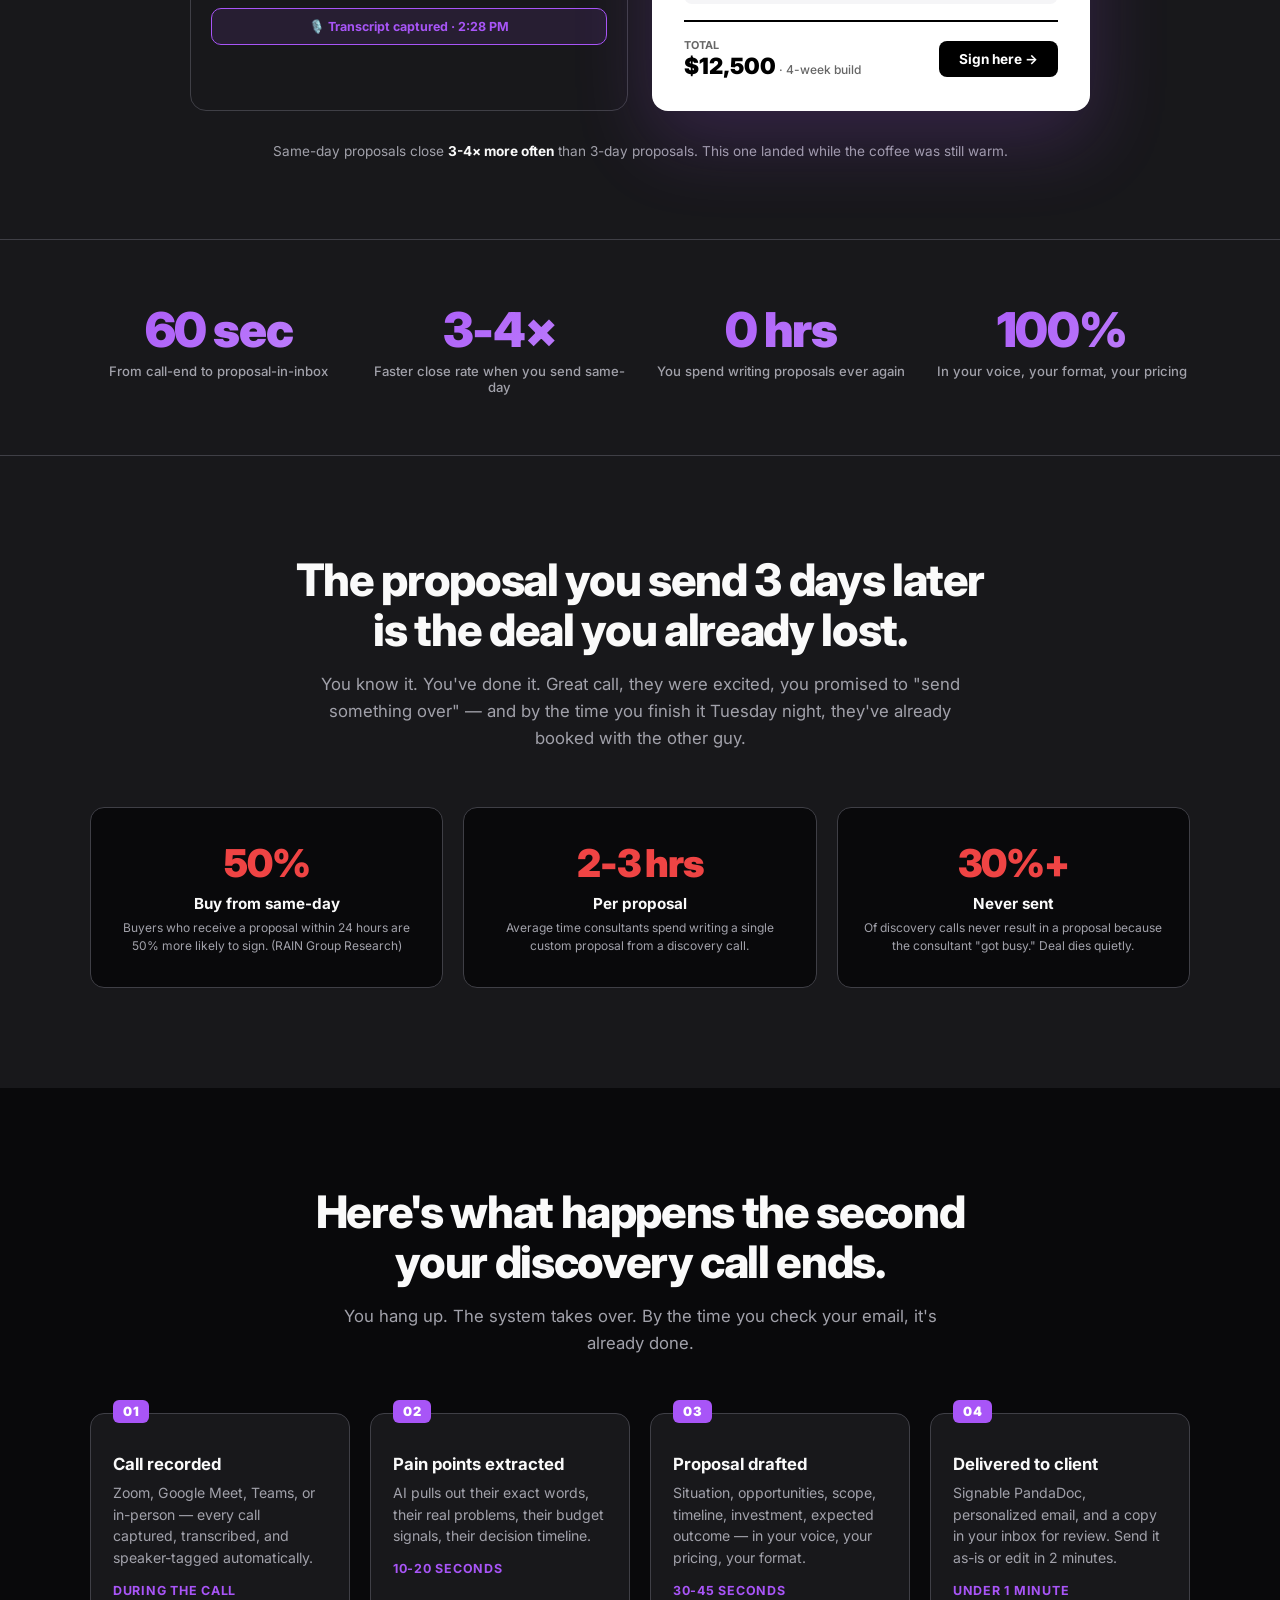
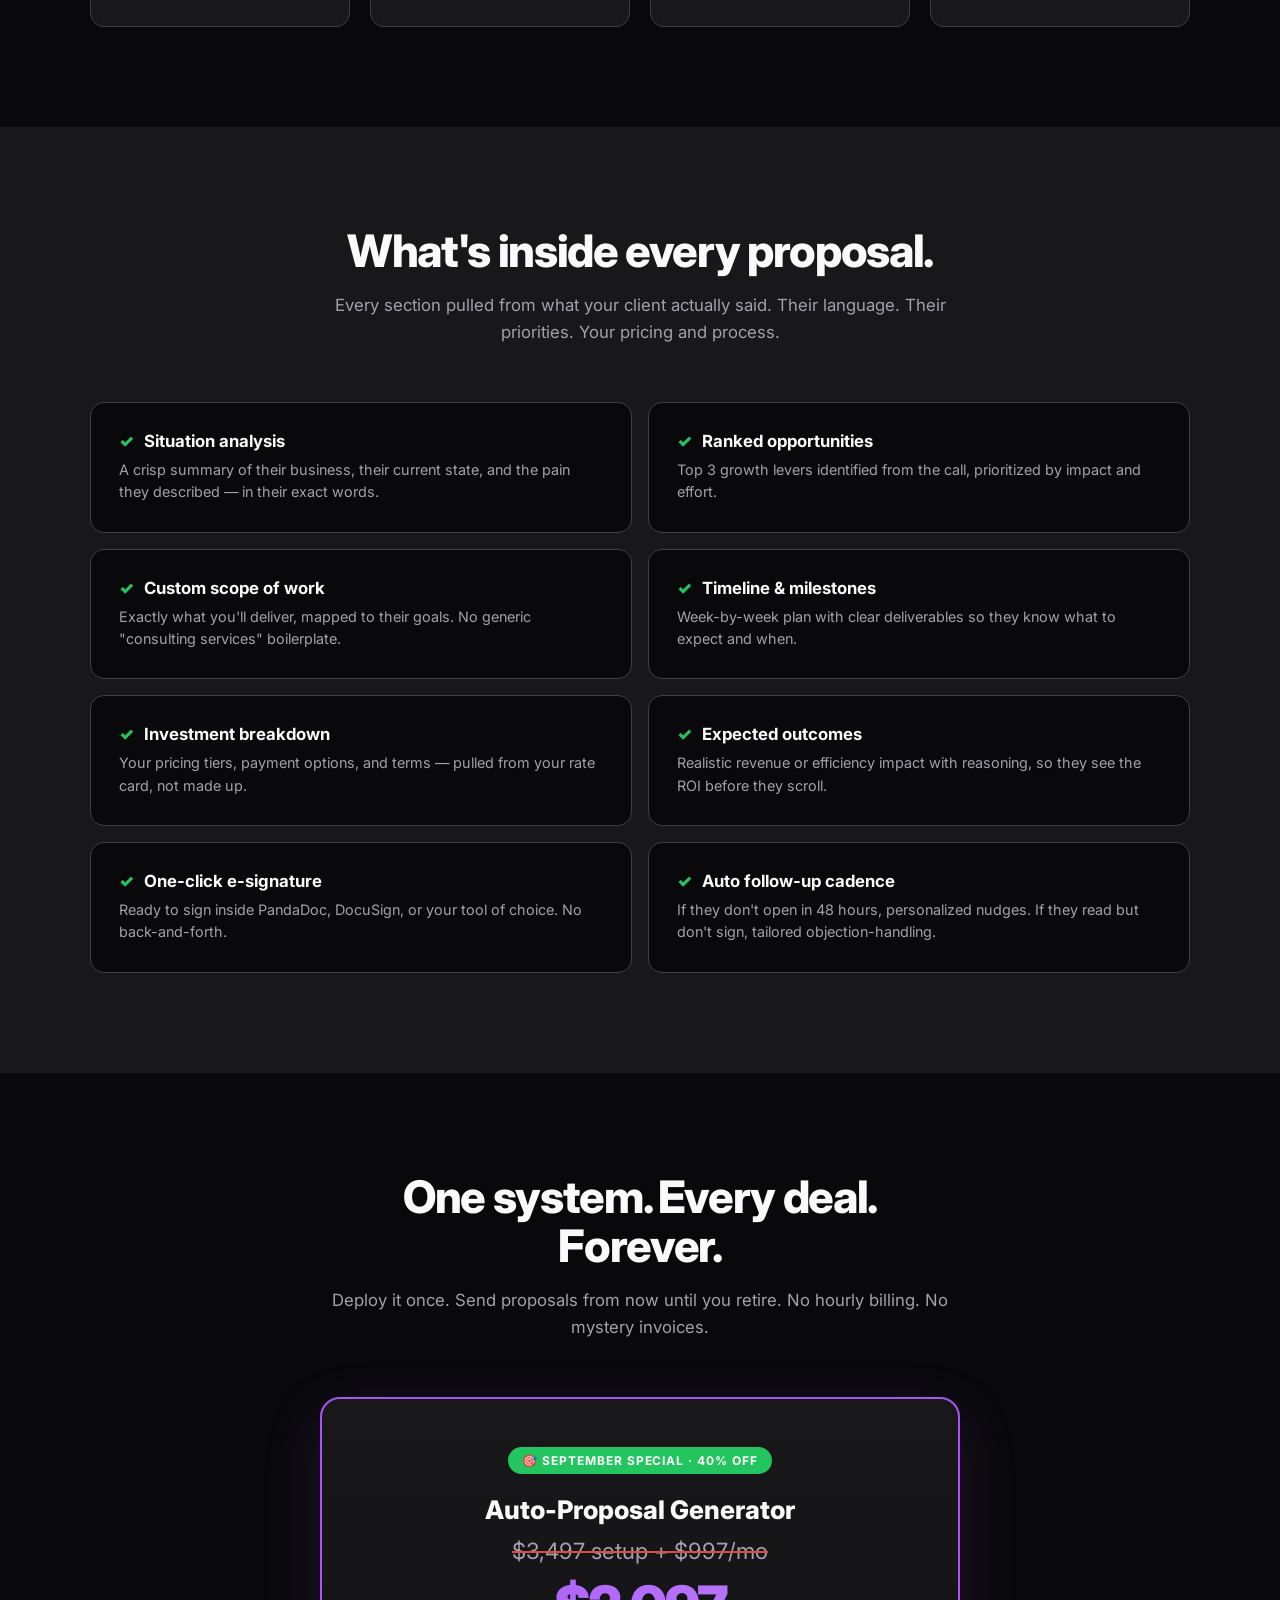
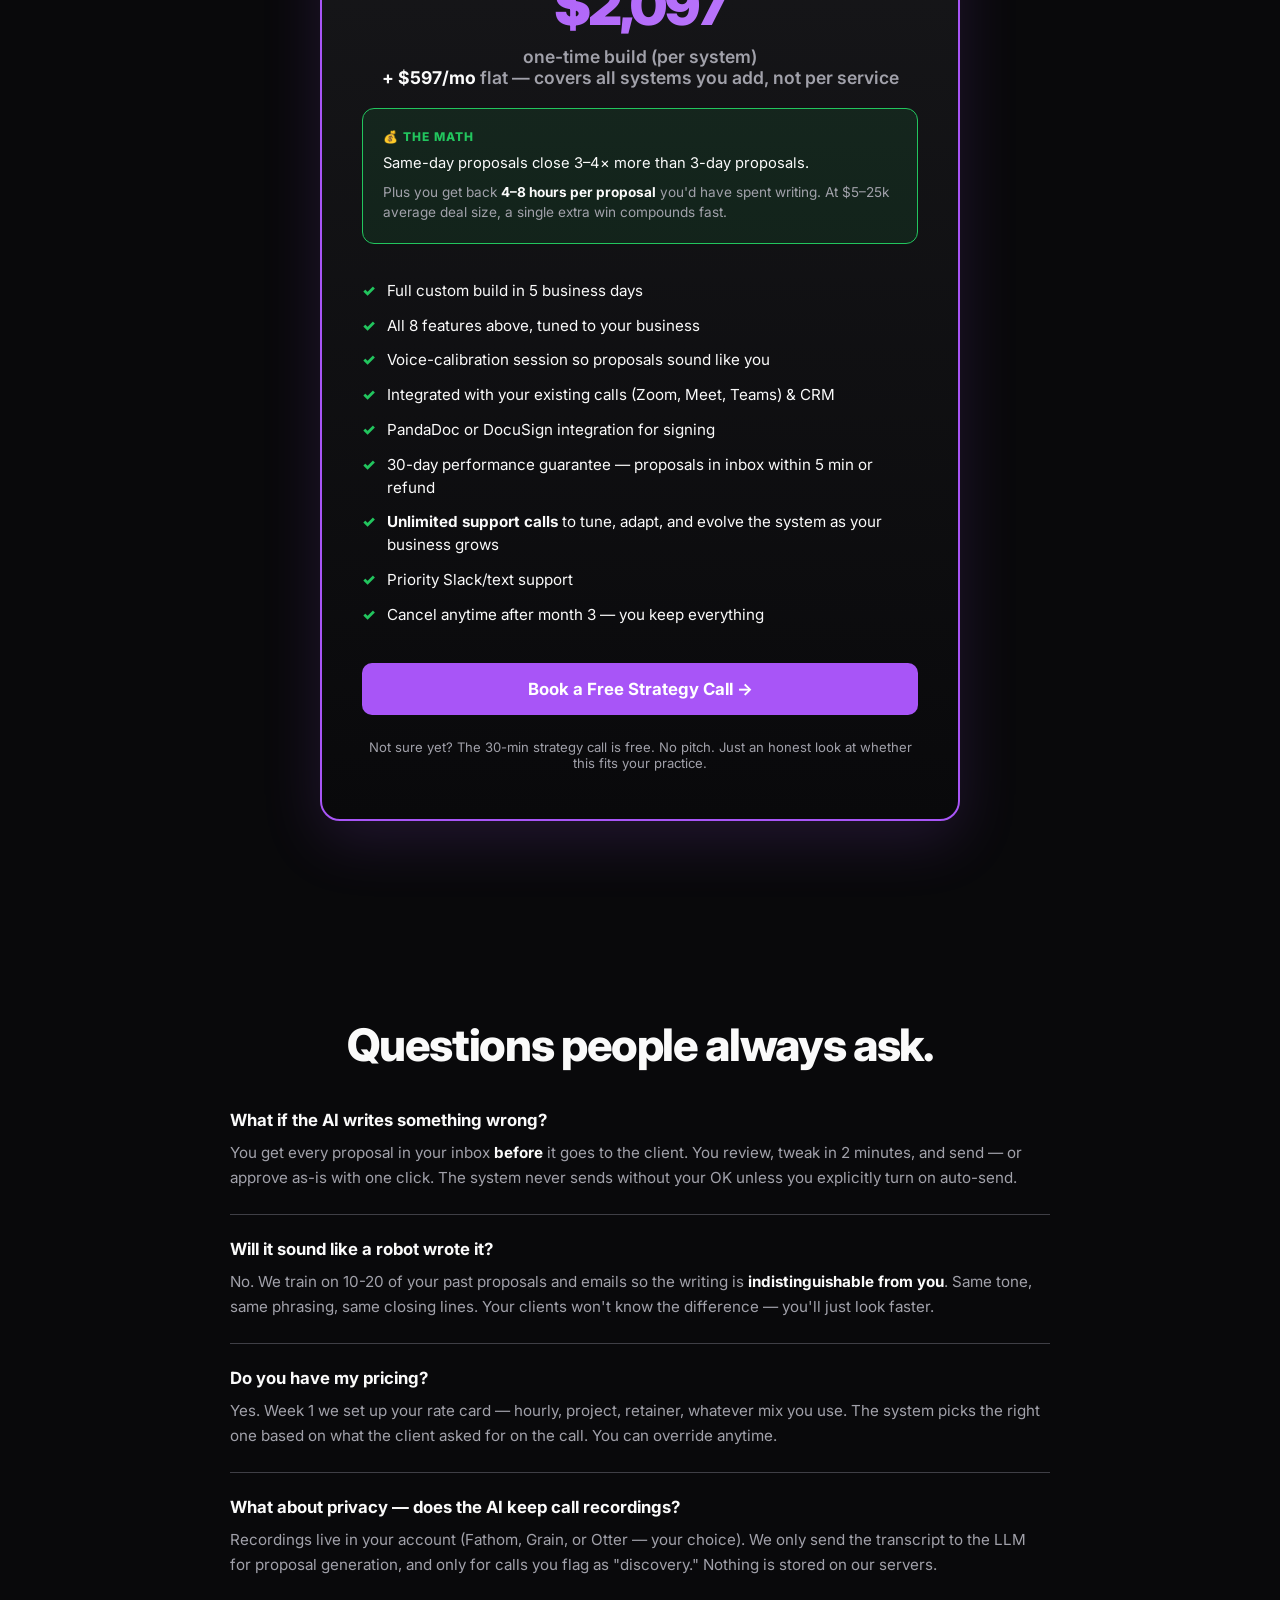
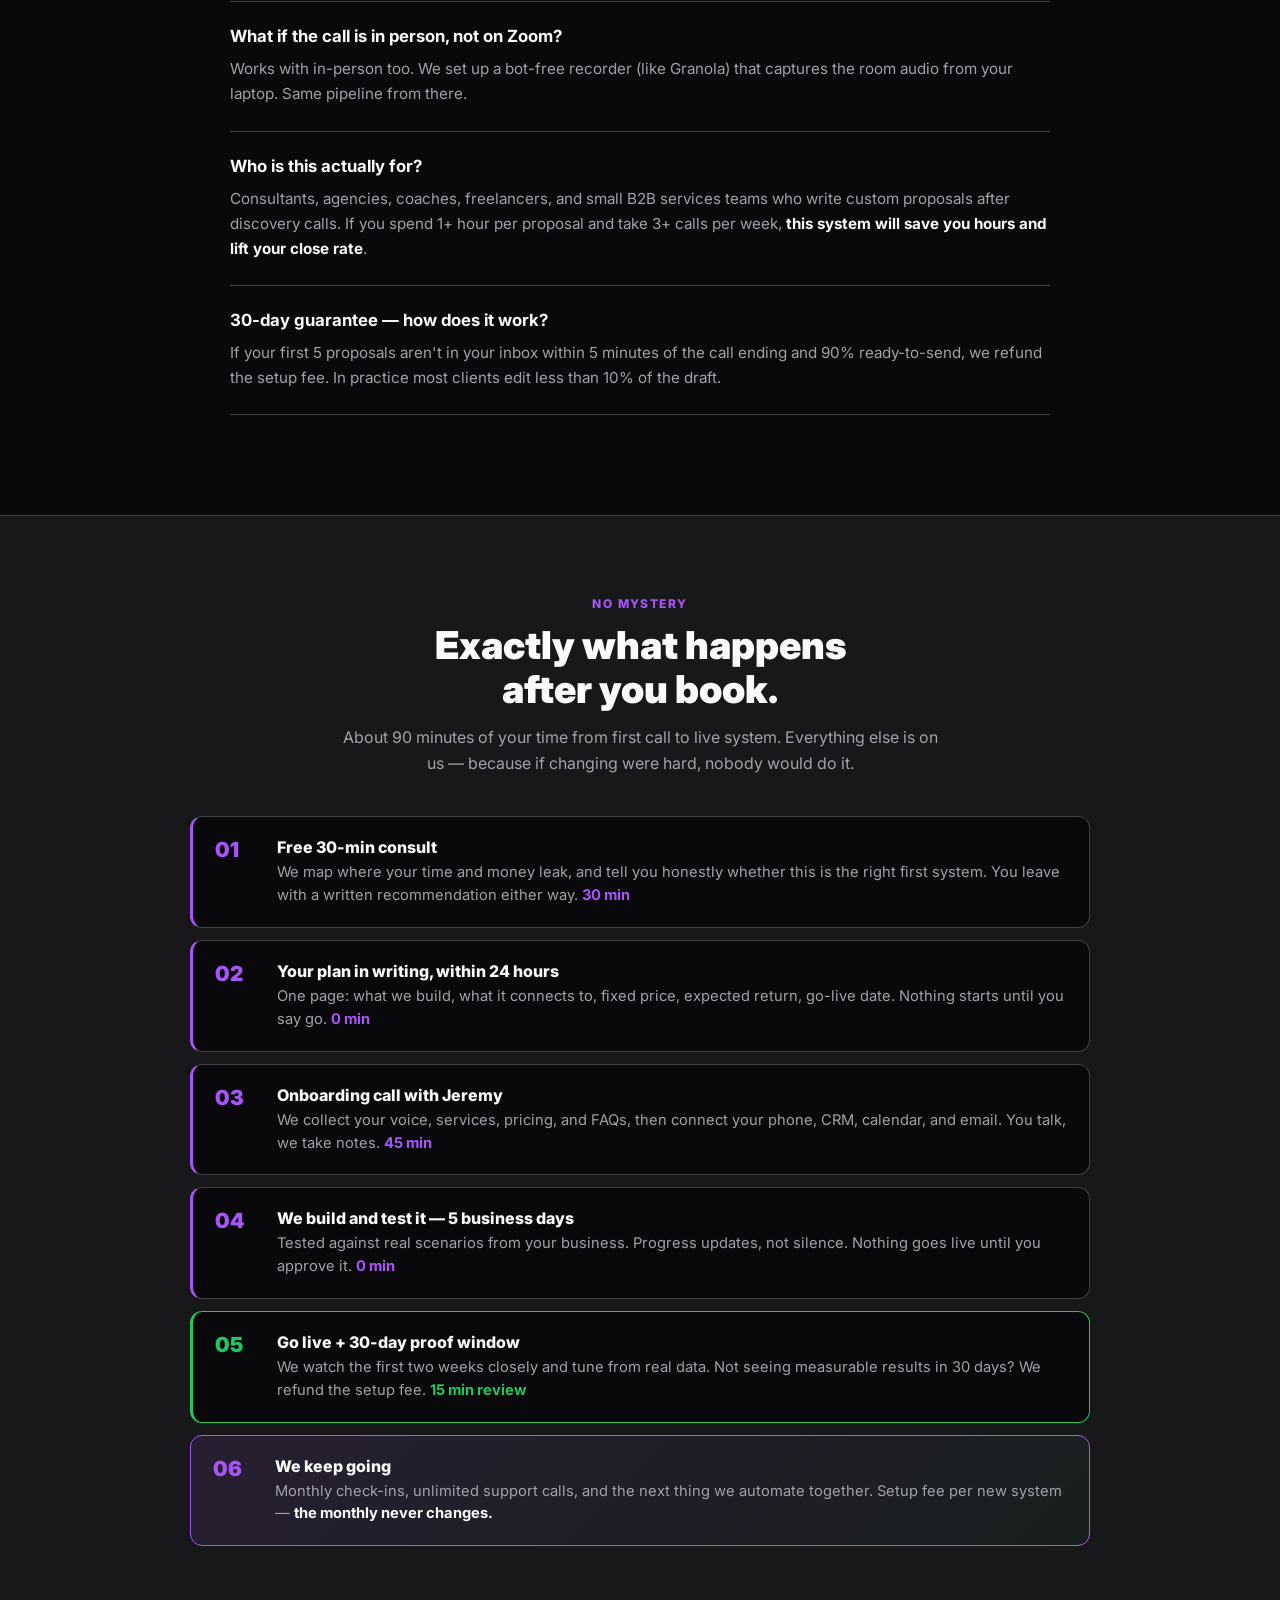
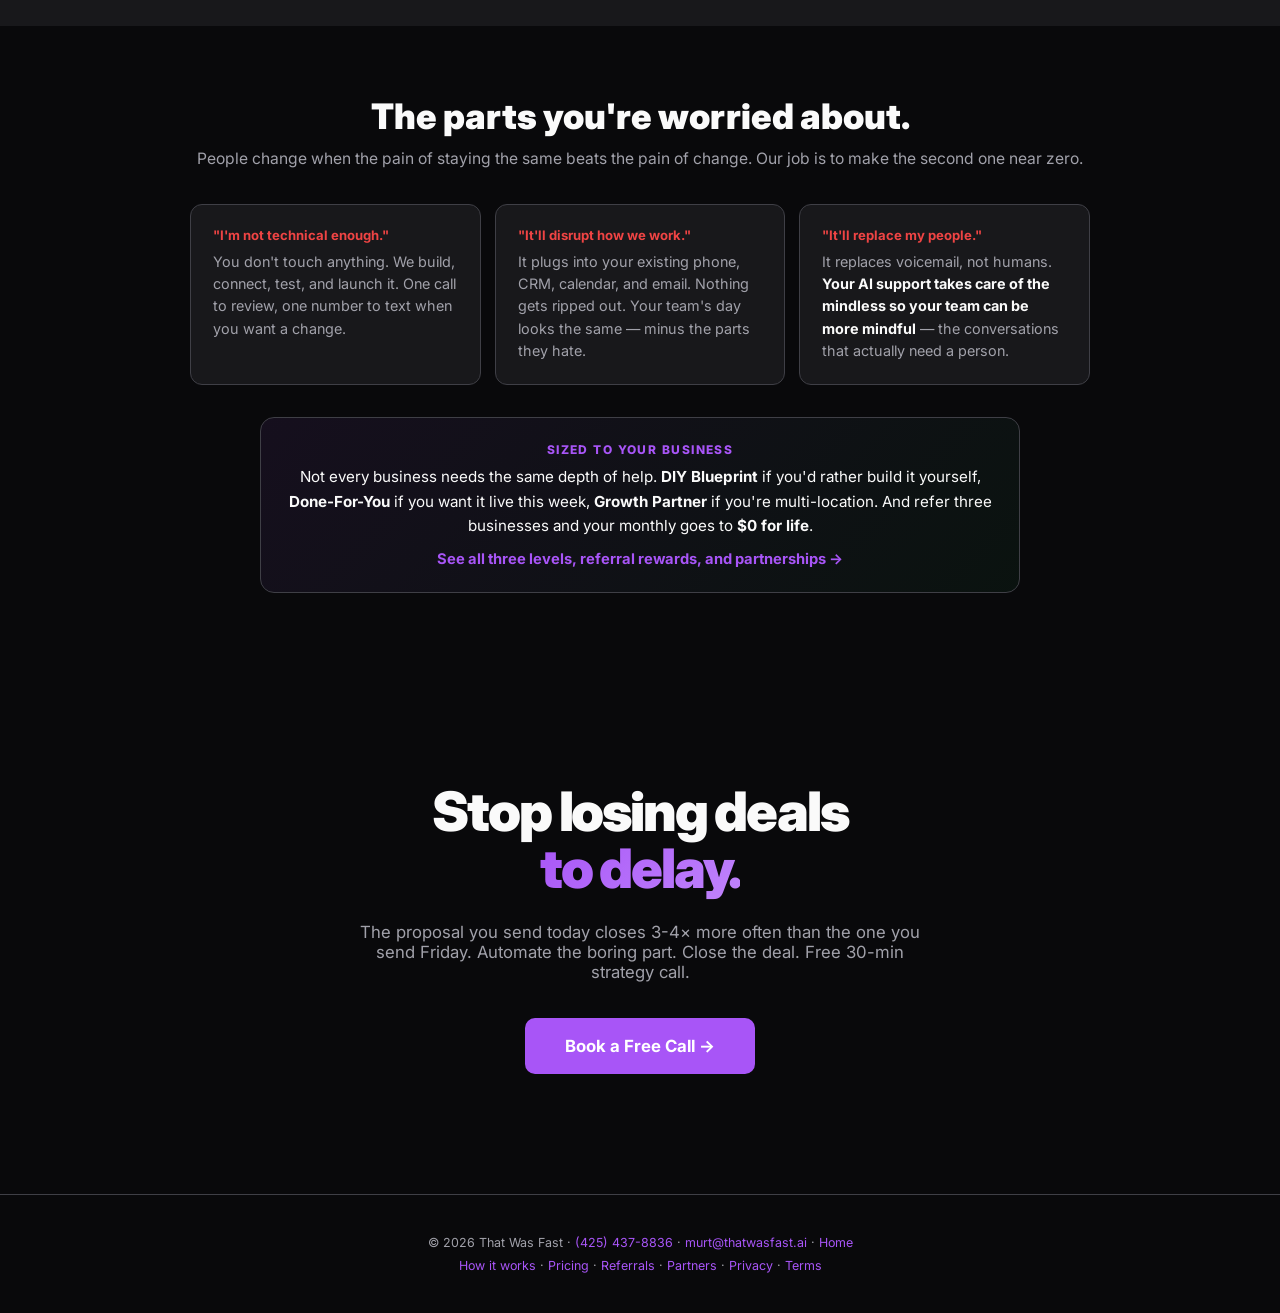
==== commit da67bda7: "Implement partner feedback: pain-of-change framing, step-by-step process, DIY/DFY/Partner tiers, ref" ====
--- a/auto-proposal/index.html
+++ b/auto-proposal/index.html
@@ -231,7 +231,7 @@
 <a href="/voice-receptionist/" style="padding:6px 10px;font-size:.78rem;color:var(--muted);text-decoration:none;font-weight:600">Voice</a>
 <a href="/lead-response/" style="padding:6px 10px;font-size:.78rem;color:var(--muted);text-decoration:none;font-weight:600">Lead Response</a>
 <a href="/auto-proposal/" style="padding:6px 10px;font-size:.78rem;color:var(--gold);text-decoration:none;font-weight:600">Proposals</a>
-<a href="https://cal.com/thatwasfast/30min?event=auto-proposal" target="_blank" rel="noopener" onclick="if(window.gtag)gtag('event','book_call_click',{page:'auto-proposal',source:'nav'});if(window.twfCapiSend)twfCapiSend('Lead',{content_name:'Book a Call',content_category:'auto-proposal',value:500,currency:'USD'});" class="nav-cta">Book Call</a>
+<a href="/#how" style="padding:8px 10px;font-size:.78rem;font-weight:600;color:var(--muted)">How it works</a><a href="/pricing/" style="padding:8px 10px;font-size:.78rem;font-weight:600;color:var(--muted)">Pricing</a><a href="https://cal.com/thatwasfast/30min?event=auto-proposal" target="_blank" rel="noopener" onclick="if(window.gtag)gtag('event','book_call_click',{page:'auto-proposal',source:'nav'});if(window.twfCapiSend)twfCapiSend('Lead',{content_name:'Book a Call',content_category:'auto-proposal',value:500,currency:'USD'});" class="nav-cta">Book Call</a>
 </div>
 </nav>
 
@@ -415,6 +415,44 @@
 </div>
 </section>
 
+<!-- WHAT HAPPENS NEXT -->
+<section style="padding:80px 24px;background:var(--surface);border-top:1px solid var(--border)">
+<div style="max-width:900px;margin:0 auto">
+<div style="text-align:center;margin-bottom:40px">
+<div style="font-size:.75rem;font-weight:800;color:var(--gold);letter-spacing:.12em;text-transform:uppercase;margin-bottom:12px">No mystery</div>
+<h2 style="font-size:clamp(1.7rem,3.6vw,2.4rem);font-weight:900;line-height:1.15;margin-bottom:14px">Exactly what happens<br>after you book.</h2>
+<p style="font-size:1rem;color:var(--muted);max-width:600px;margin:0 auto;line-height:1.6">About 90 minutes of your time from first call to live system. Everything else is on us — because if changing were hard, nobody would do it.</p>
+</div>
+<div style="display:flex;flex-direction:column;gap:12px">
+<div style="display:flex;gap:18px;background:var(--bg);border:1px solid var(--border);border-left:3px solid var(--gold);border-radius:12px;padding:20px 22px" class="wh-row"><div style="font-size:1.3rem;font-weight:900;color:var(--gold);min-width:44px">01</div><div><div style="font-weight:800;margin-bottom:4px">Free 30-min consult</div><div style="font-size:.92rem;color:var(--muted);line-height:1.55">We map where your time and money leak, and tell you honestly whether this is the right first system. You leave with a written recommendation either way. <strong style="color:var(--gold)">30 min</strong></div></div></div>
+<div style="display:flex;gap:18px;background:var(--bg);border:1px solid var(--border);border-left:3px solid var(--gold);border-radius:12px;padding:20px 22px" class="wh-row"><div style="font-size:1.3rem;font-weight:900;color:var(--gold);min-width:44px">02</div><div><div style="font-weight:800;margin-bottom:4px">Your plan in writing, within 24 hours</div><div style="font-size:.92rem;color:var(--muted);line-height:1.55">One page: what we build, what it connects to, fixed price, expected return, go-live date. Nothing starts until you say go. <strong style="color:var(--gold)">0 min</strong></div></div></div>
+<div style="display:flex;gap:18px;background:var(--bg);border:1px solid var(--border);border-left:3px solid var(--gold);border-radius:12px;padding:20px 22px" class="wh-row"><div style="font-size:1.3rem;font-weight:900;color:var(--gold);min-width:44px">03</div><div><div style="font-weight:800;margin-bottom:4px">Onboarding call with Jeremy</div><div style="font-size:.92rem;color:var(--muted);line-height:1.55">We collect your voice, services, pricing, and FAQs, then connect your phone, CRM, calendar, and email. You talk, we take notes. <strong style="color:var(--gold)">45 min</strong></div></div></div>
+<div style="display:flex;gap:18px;background:var(--bg);border:1px solid var(--border);border-left:3px solid var(--gold);border-radius:12px;padding:20px 22px" class="wh-row"><div style="font-size:1.3rem;font-weight:900;color:var(--gold);min-width:44px">04</div><div><div style="font-weight:800;margin-bottom:4px">We build and test it — 5 business days</div><div style="font-size:.92rem;color:var(--muted);line-height:1.55">Tested against real scenarios from your business. Progress updates, not silence. Nothing goes live until you approve it. <strong style="color:var(--gold)">0 min</strong></div></div></div>
+<div style="display:flex;gap:18px;background:var(--bg);border:1px solid #22c55e;border-left:3px solid #22c55e;border-radius:12px;padding:20px 22px" class="wh-row"><div style="font-size:1.3rem;font-weight:900;color:#22c55e;min-width:44px">05</div><div><div style="font-weight:800;margin-bottom:4px">Go live + 30-day proof window</div><div style="font-size:.92rem;color:var(--muted);line-height:1.55">We watch the first two weeks closely and tune from real data. Not seeing measurable results in 30 days? We refund the setup fee. <strong style="color:#22c55e">15 min review</strong></div></div></div>
+<div style="display:flex;gap:18px;background:linear-gradient(135deg,rgba(168,85,247,.1),rgba(34,197,94,.04));border:1px solid var(--gold);border-radius:12px;padding:20px 22px" class="wh-row"><div style="font-size:1.3rem;font-weight:900;color:var(--gold);min-width:44px">06</div><div><div style="font-weight:800;margin-bottom:4px">We keep going</div><div style="font-size:.92rem;color:var(--muted);line-height:1.55">Monthly check-ins, unlimited support calls, and the next thing we automate together. Setup fee per new system — <strong style="color:var(--text)">the monthly never changes.</strong></div></div></div>
+</div>
+</div>
+</section>
+<style>@media(max-width:600px){.wh-row{flex-direction:column;gap:6px}.wh-fear{grid-template-columns:1fr !important}}</style>
+
+<!-- FEARS -->
+<section style="padding:70px 24px">
+<div style="max-width:900px;margin:0 auto">
+<h2 style="text-align:center;font-size:clamp(1.6rem,3.4vw,2.2rem);font-weight:900;line-height:1.15;margin-bottom:12px">The parts you're worried about.</h2>
+<p style="text-align:center;color:var(--muted);font-size:.98rem;margin-bottom:36px">People change when the pain of staying the same beats the pain of change. Our job is to make the second one near zero.</p>
+<div style="display:grid;grid-template-columns:repeat(3,1fr);gap:14px" class="wh-fear">
+<div style="background:var(--surface);border:1px solid var(--border);border-radius:12px;padding:22px"><div style="font-size:.82rem;color:#ef4444;font-weight:700;margin-bottom:8px">"I'm not technical enough."</div><div style="font-size:.9rem;color:var(--muted);line-height:1.55">You don't touch anything. We build, connect, test, and launch it. One call to review, one number to text when you want a change.</div></div>
+<div style="background:var(--surface);border:1px solid var(--border);border-radius:12px;padding:22px"><div style="font-size:.82rem;color:#ef4444;font-weight:700;margin-bottom:8px">"It'll disrupt how we work."</div><div style="font-size:.9rem;color:var(--muted);line-height:1.55">It plugs into your existing phone, CRM, calendar, and email. Nothing gets ripped out. Your team's day looks the same — minus the parts they hate.</div></div>
+<div style="background:var(--surface);border:1px solid var(--border);border-radius:12px;padding:22px"><div style="font-size:.82rem;color:#ef4444;font-weight:700;margin-bottom:8px">"It'll replace my people."</div><div style="font-size:.9rem;color:var(--muted);line-height:1.55">It replaces voicemail, not humans. <strong style="color:var(--text)">Your AI support takes care of the mindless so your team can be more mindful</strong> — the conversations that actually need a person.</div></div>
+</div>
+<div style="max-width:760px;margin:32px auto 0;padding:24px;background:linear-gradient(135deg,rgba(168,85,247,.08),rgba(34,197,94,.05));border:1px solid var(--border);border-radius:14px;text-align:center">
+<div style="font-size:.75rem;font-weight:800;color:var(--gold);letter-spacing:.12em;text-transform:uppercase;margin-bottom:8px">Sized to your business</div>
+<p style="font-size:.95rem;line-height:1.6;color:var(--text)">Not every business needs the same depth of help. <strong>DIY Blueprint</strong> if you'd rather build it yourself, <strong>Done-For-You</strong> if you want it live this week, <strong>Growth Partner</strong> if you're multi-location. And refer three businesses and your monthly goes to <strong>$0 for life</strong>.</p>
+<p style="margin-top:12px;font-size:.92rem"><a href="/pricing/" style="color:var(--gold);font-weight:700">See all three levels, referral rewards, and partnerships →</a></p>
+</div>
+</div>
+</section>
+
 <section class="final">
 <h2>Stop losing deals<br><span>to delay.</span></h2>
 <p>The proposal you send today closes 3-4× more often than the one you send Friday. Automate the boring part. Close the deal. Free 30-min strategy call.</p>
@@ -422,7 +460,9 @@
 </section>
 
 <footer>
-<p>&copy; 2026 That Was Fast &middot; <a href="mailto:murt@thatwasfast.ai">murt@thatwasfast.ai</a> &middot; <a href="/">Home</a></p>
+<p>&copy; <span id="twf-year">2026</span> That Was Fast &middot; <a href="tel:+14254378836">(425) 437-8836</a> &middot; <a href="mailto:murt@thatwasfast.ai">murt@thatwasfast.ai</a> &middot; <a href="/">Home</a></p>
+<p style="margin-top:8px;font-size:.78rem"><a href="/#how">How it works</a> &middot; <a href="/pricing/">Pricing</a> &middot; <a href="/pricing/#referrals">Referrals</a> &middot; <a href="/pricing/#partners">Partners</a> &middot; <a href="/privacy/">Privacy</a> &middot; <a href="/terms/">Terms</a></p>
+<script>document.getElementById('twf-year').textContent=new Date().getFullYear();</script>
 </footer>
 
 </body>
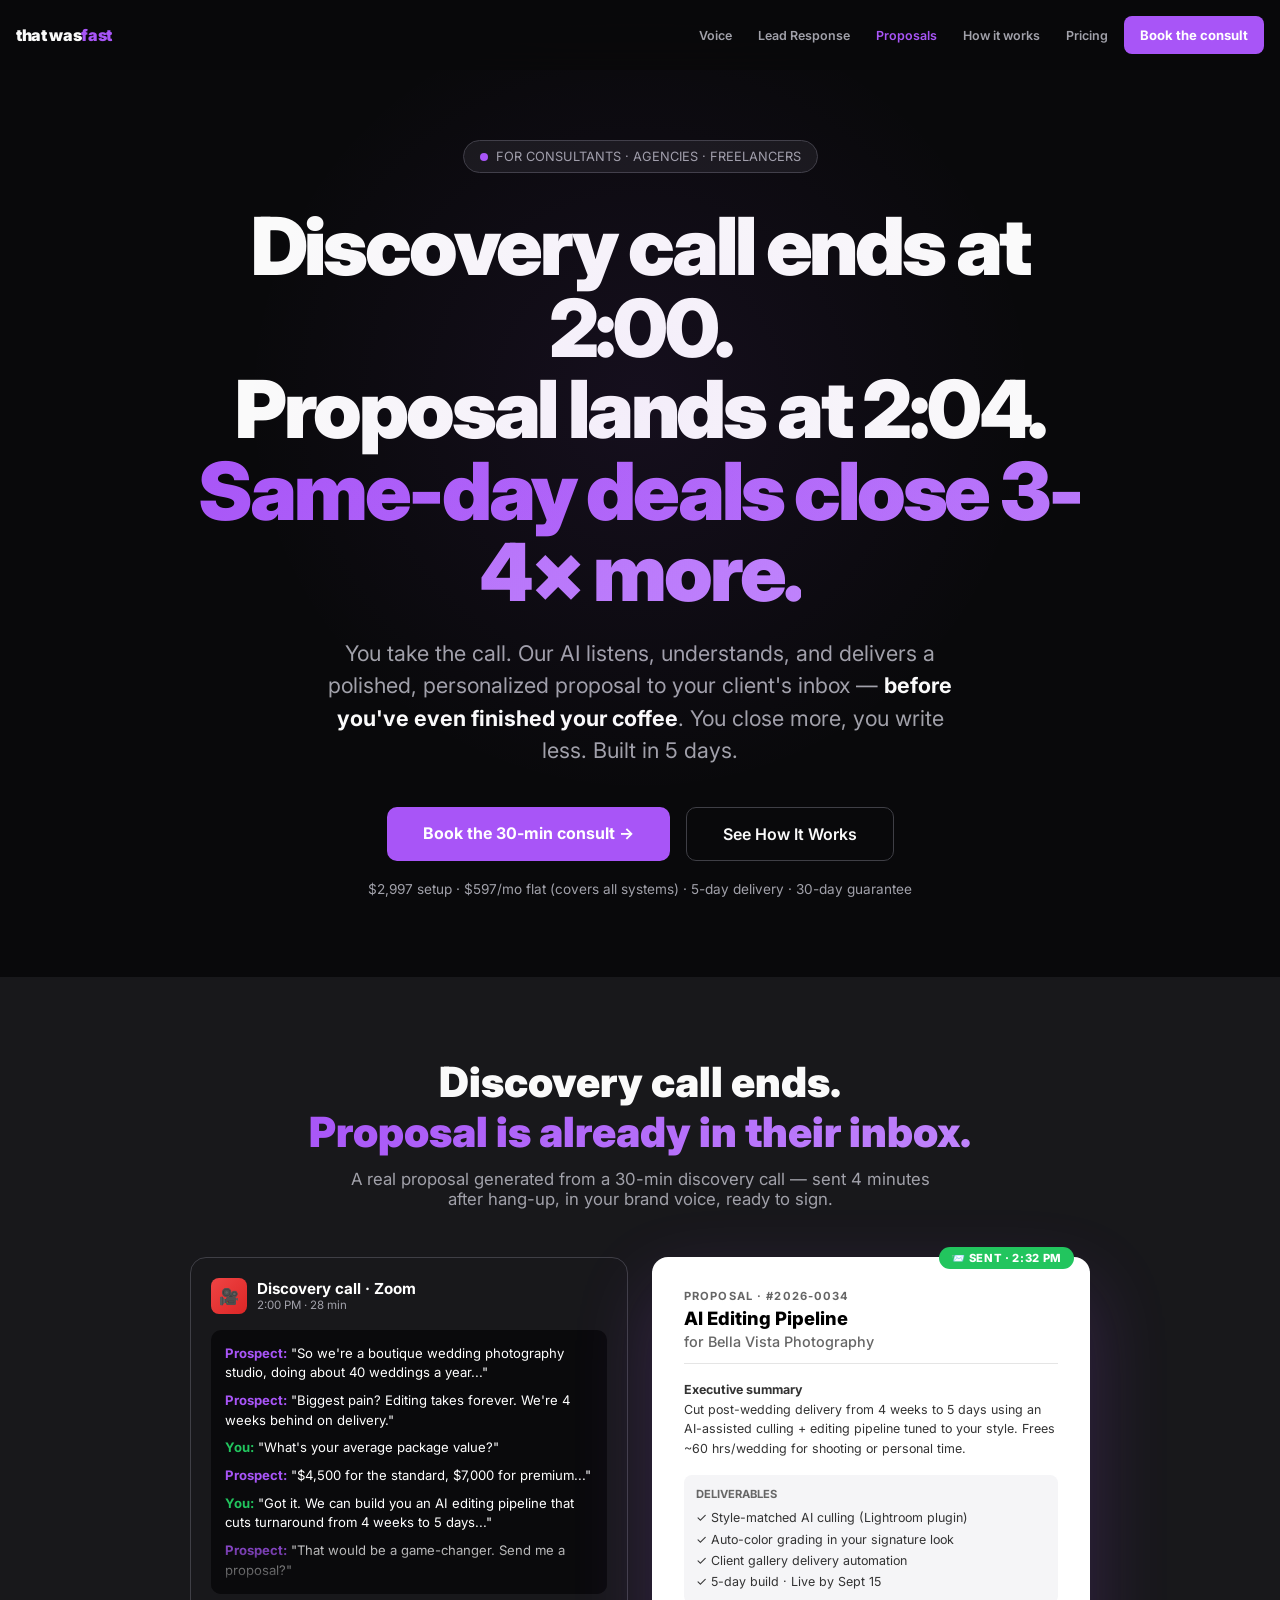
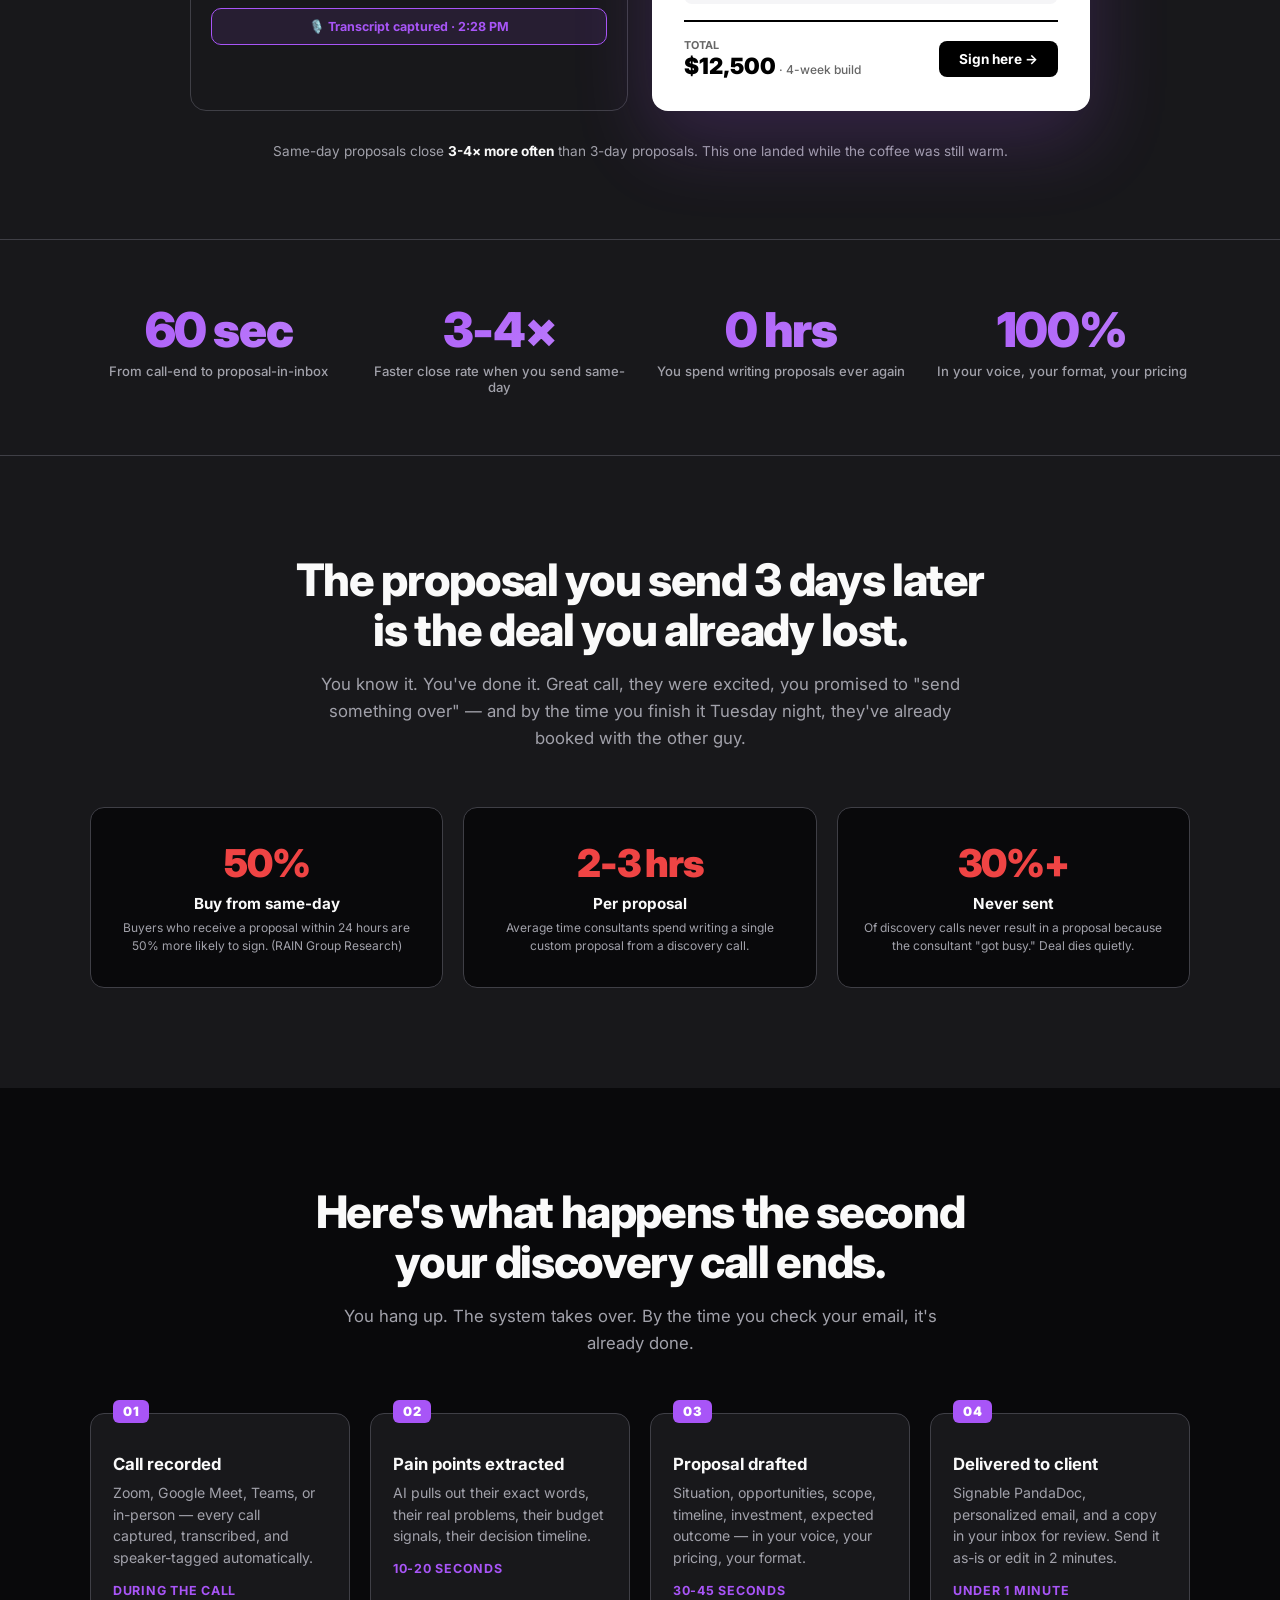
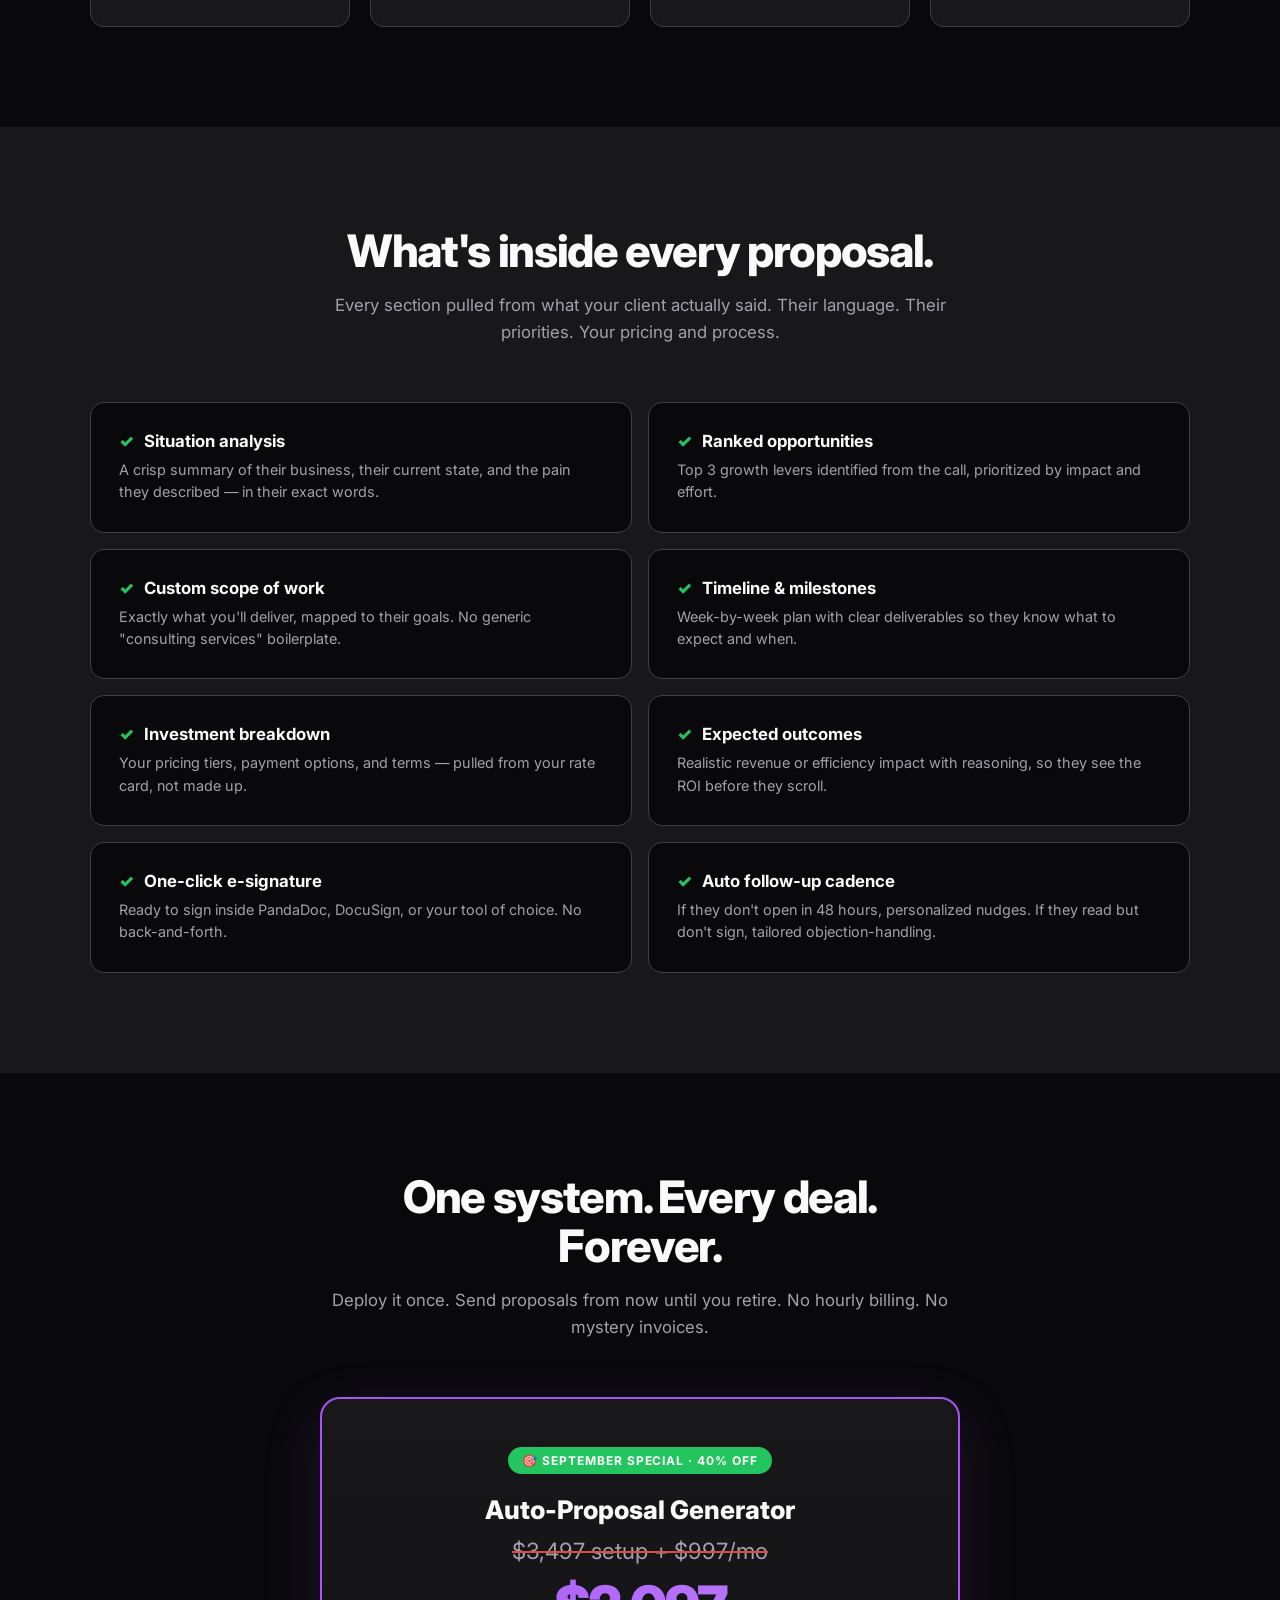
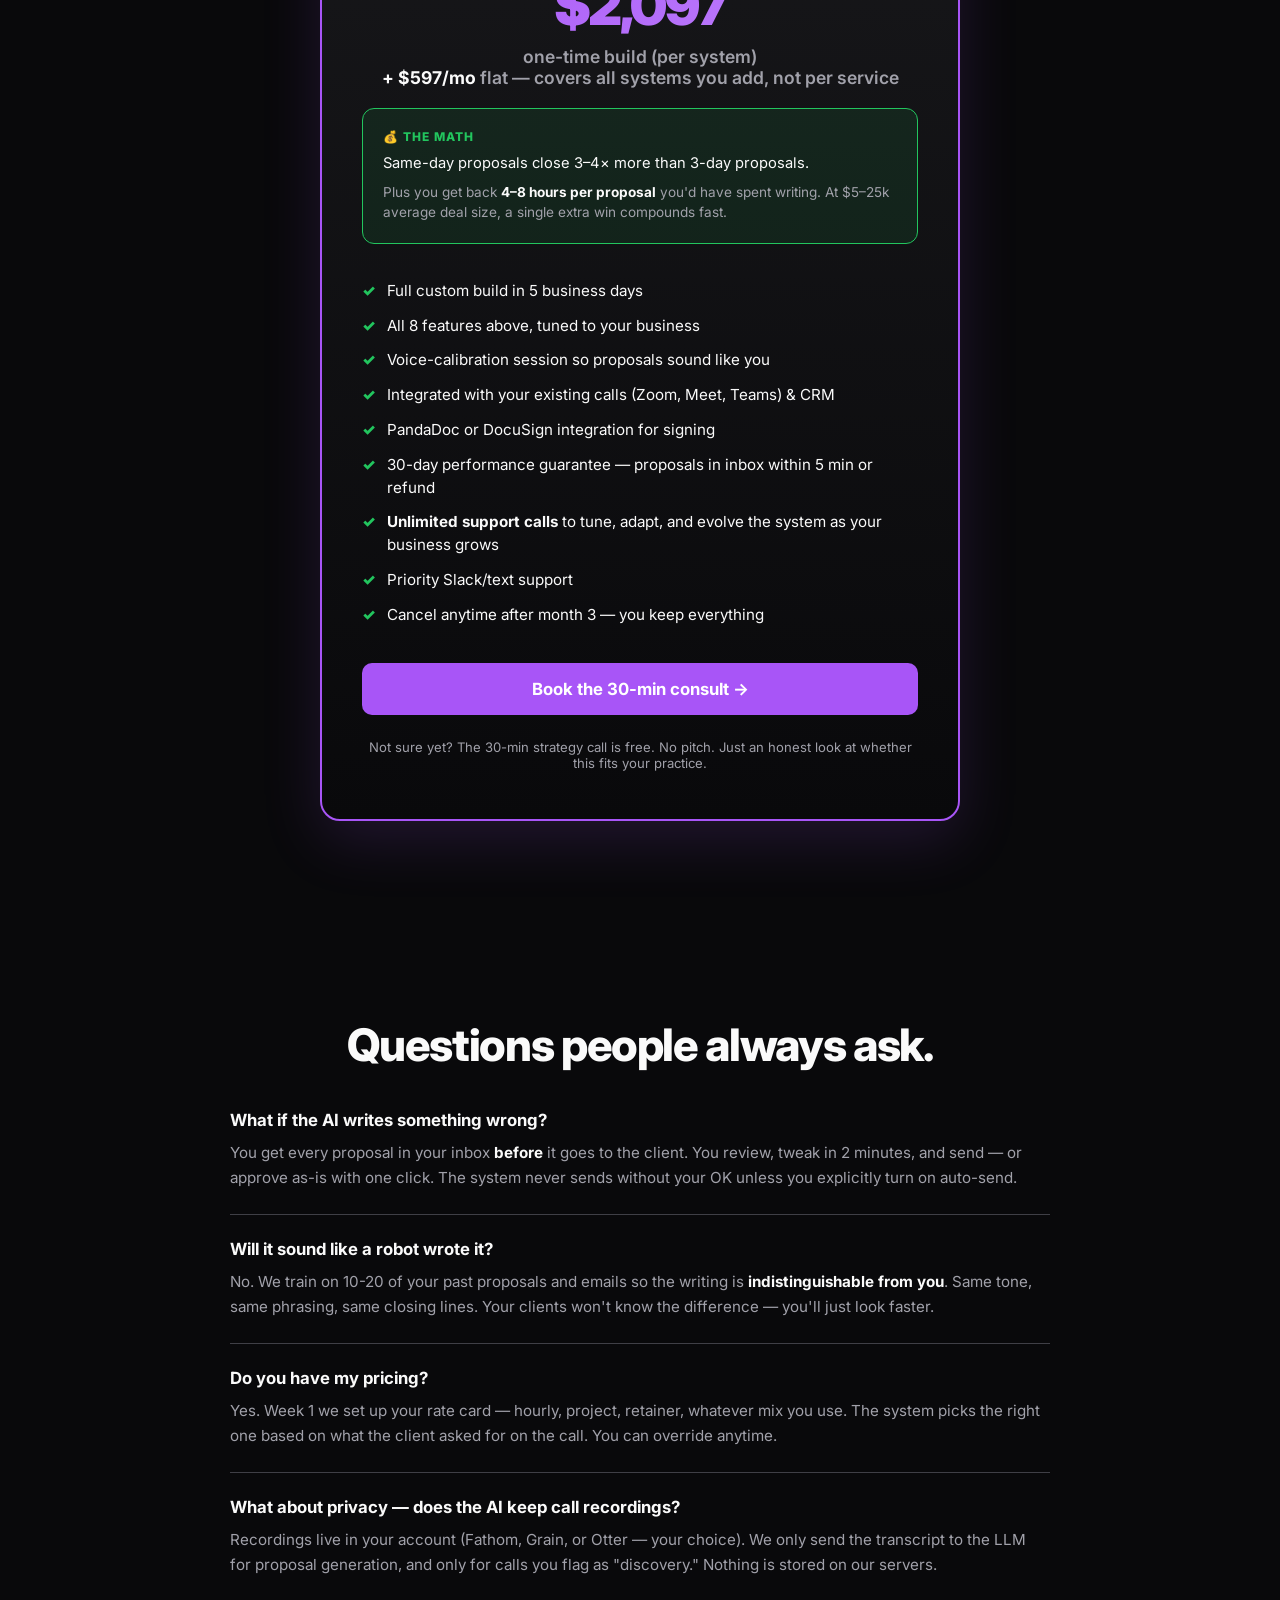
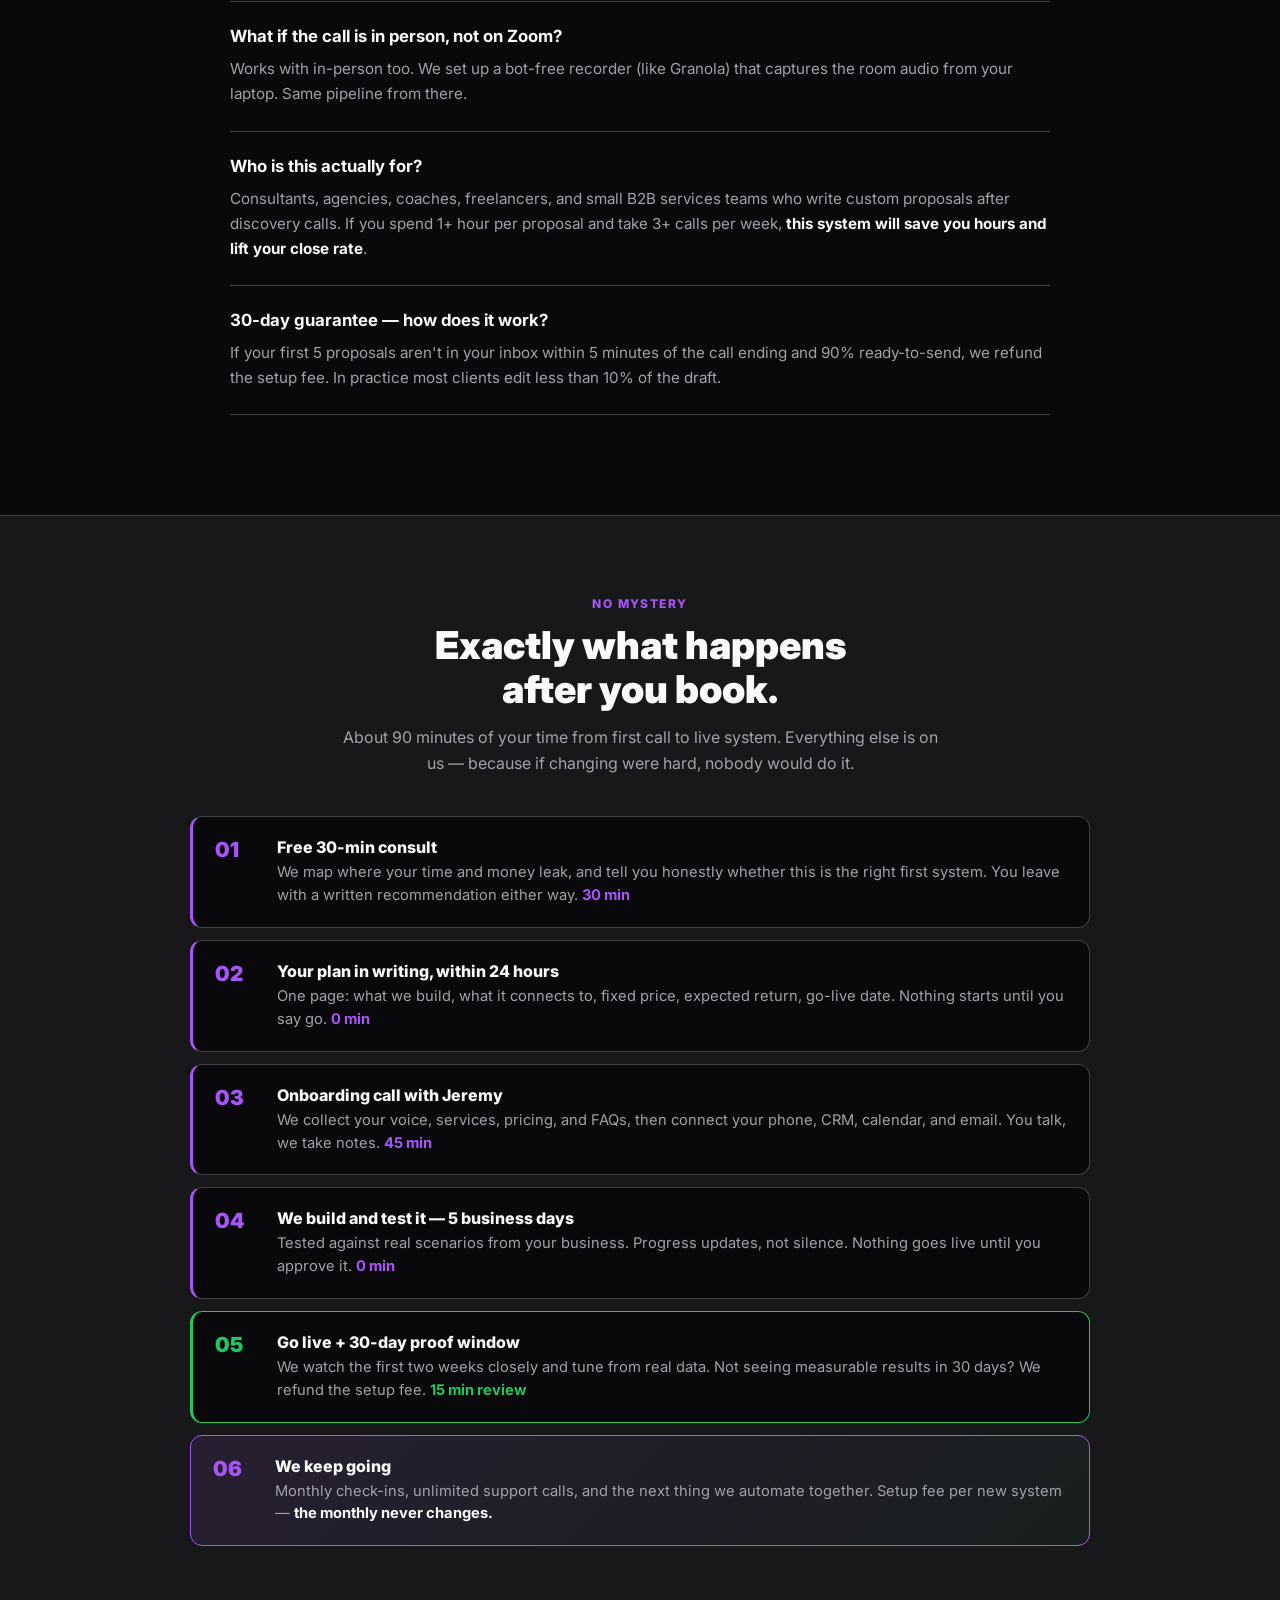
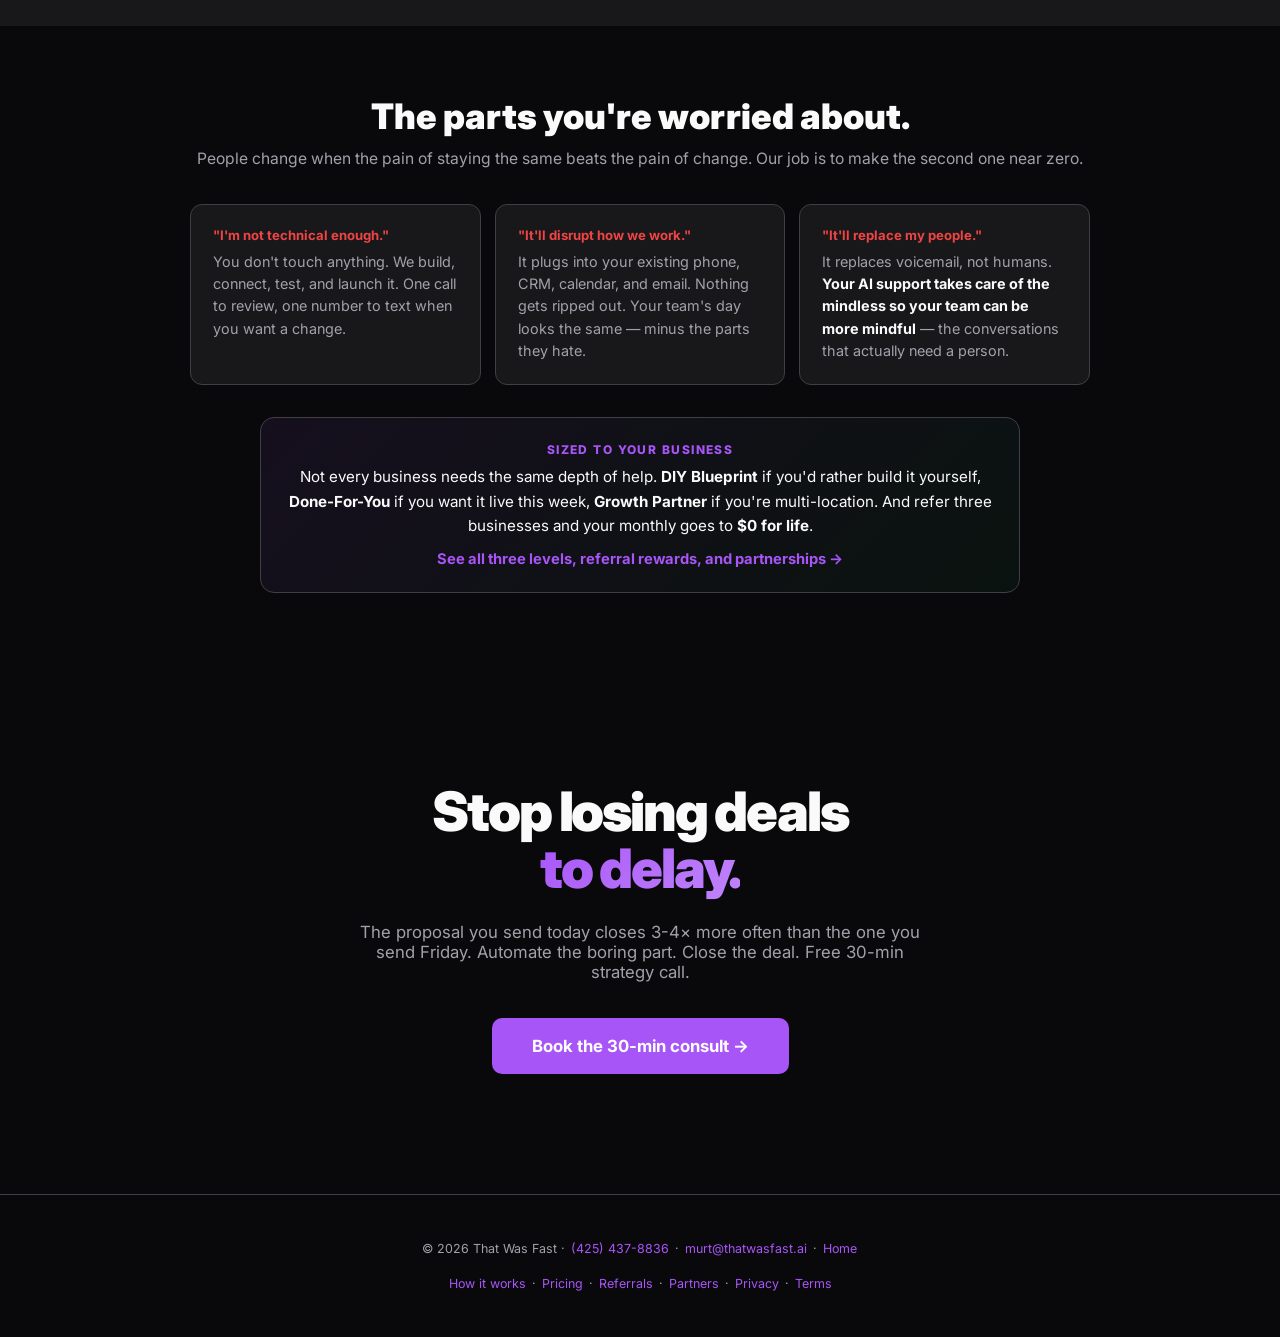
==== commit b76fb89a: "Round 2 audit (GPT-5.4 CRO + copy + technical): leak router, ROI calculator, proof-without-logos sec" ====
--- a/auto-proposal/index.html
+++ b/auto-proposal/index.html
@@ -170,6 +170,15 @@
 .section-title{font-size:1.5rem}
 .price-card{padding:32px 20px}
 .price-amount{font-size:2.4rem}
+}
+
+/* a11y + tap targets (round-2 audit) */
+a:focus-visible,button:focus-visible,input:focus-visible,summary:focus-visible{outline:2px solid var(--gold);outline-offset:2px;border-radius:4px}
+footer a{display:inline-block;padding:6px 2px}
+nav a{display:inline-flex;align-items:center;min-height:38px}
+details summary{min-height:32px}
+@media(max-width:600px){
+  footer a{padding:8px 4px}
 }
 </style>
 <link rel="canonical" href="https://thatwasfast.ai/auto-proposal/">
@@ -231,7 +240,7 @@
 <a href="/voice-receptionist/" style="padding:6px 10px;font-size:.78rem;color:var(--muted);text-decoration:none;font-weight:600">Voice</a>
 <a href="/lead-response/" style="padding:6px 10px;font-size:.78rem;color:var(--muted);text-decoration:none;font-weight:600">Lead Response</a>
 <a href="/auto-proposal/" style="padding:6px 10px;font-size:.78rem;color:var(--gold);text-decoration:none;font-weight:600">Proposals</a>
-<a href="/#how" style="padding:8px 10px;font-size:.78rem;font-weight:600;color:var(--muted)">How it works</a><a href="/pricing/" style="padding:8px 10px;font-size:.78rem;font-weight:600;color:var(--muted)">Pricing</a><a href="https://cal.com/thatwasfast/30min?event=auto-proposal" target="_blank" rel="noopener" onclick="if(window.gtag)gtag('event','book_call_click',{page:'auto-proposal',source:'nav'});if(window.twfCapiSend)twfCapiSend('Lead',{content_name:'Book a Call',content_category:'auto-proposal',value:500,currency:'USD'});" class="nav-cta">Book Call</a>
+<a href="/#how" style="padding:8px 10px;font-size:.78rem;font-weight:600;color:var(--muted)">How it works</a><a href="/pricing/" style="padding:8px 10px;font-size:.78rem;font-weight:600;color:var(--muted)">Pricing</a><a href="https://cal.com/thatwasfast/30min?event=auto-proposal" target="_blank" rel="noopener" onclick="if(window.gtag)gtag('event','book_call_click',{page:'auto-proposal',source:'nav'});if(window.twfCapiSend)twfCapiSend('Lead',{content_name:'Book a Call',content_category:'auto-proposal',value:500,currency:'USD'});" class="nav-cta">Book the consult</a>
 </div>
 </nav>
 
@@ -240,7 +249,7 @@
 <h1>Discovery call ends at 2:00.<br>Proposal lands at 2:04.<br><span>Same-day deals close 3-4× more.</span></h1>
 <p class="hero-sub">You take the call. Our AI listens, understands, and delivers a polished, personalized proposal to your client's inbox — <strong>before you've even finished your coffee</strong>. You close more, you write less. Built in 5 days.</p>
 <div class="hero-cta-row">
-<a href="https://cal.com/thatwasfast/30min?event=auto-proposal" target="_blank" rel="noopener" class="btn-primary">Book a Free Strategy Call →</a>
+<a href="https://cal.com/thatwasfast/30min?event=auto-proposal" target="_blank" rel="noopener" class="btn-primary">Book the 30-min consult →</a>
 <a href="#how" class="btn-ghost">See How It Works</a>
 </div>
 <p class="hero-note">$2,997 setup · $597/mo flat (covers all systems) · 5-day delivery · 30-day guarantee</p>
@@ -375,7 +384,7 @@
 <li><span class="check">✓</span><span>Priority Slack/text support</span></li>
 <li><span class="check">✓</span><span>Cancel anytime after month 3 — you keep everything</span></li>
 </ul>
-<a href="https://cal.com/thatwasfast/30min?event=auto-proposal" target="_blank" rel="noopener" class="btn-primary" style="width:100%;text-align:center;font-size:1.05rem">Book a Free Strategy Call →</a>
+<a href="https://cal.com/thatwasfast/30min?event=auto-proposal" target="_blank" rel="noopener" class="btn-primary" style="width:100%;text-align:center;font-size:1.05rem">Book the 30-min consult →</a>
 <p class="price-note">Not sure yet? The 30-min strategy call is free. No pitch. Just an honest look at whether this fits your practice.</p>
 </div>
 </div>
@@ -456,7 +465,7 @@
 <section class="final">
 <h2>Stop losing deals<br><span>to delay.</span></h2>
 <p>The proposal you send today closes 3-4× more often than the one you send Friday. Automate the boring part. Close the deal. Free 30-min strategy call.</p>
-<a href="https://cal.com/thatwasfast/30min?event=auto-proposal" target="_blank" rel="noopener" class="btn-primary" style="font-size:1.05rem;padding:18px 40px">Book a Free Call →</a>
+<a href="https://cal.com/thatwasfast/30min?event=auto-proposal" target="_blank" rel="noopener" class="btn-primary" style="font-size:1.05rem;padding:18px 40px">Book the 30-min consult →</a>
 </section>
 
 <footer>
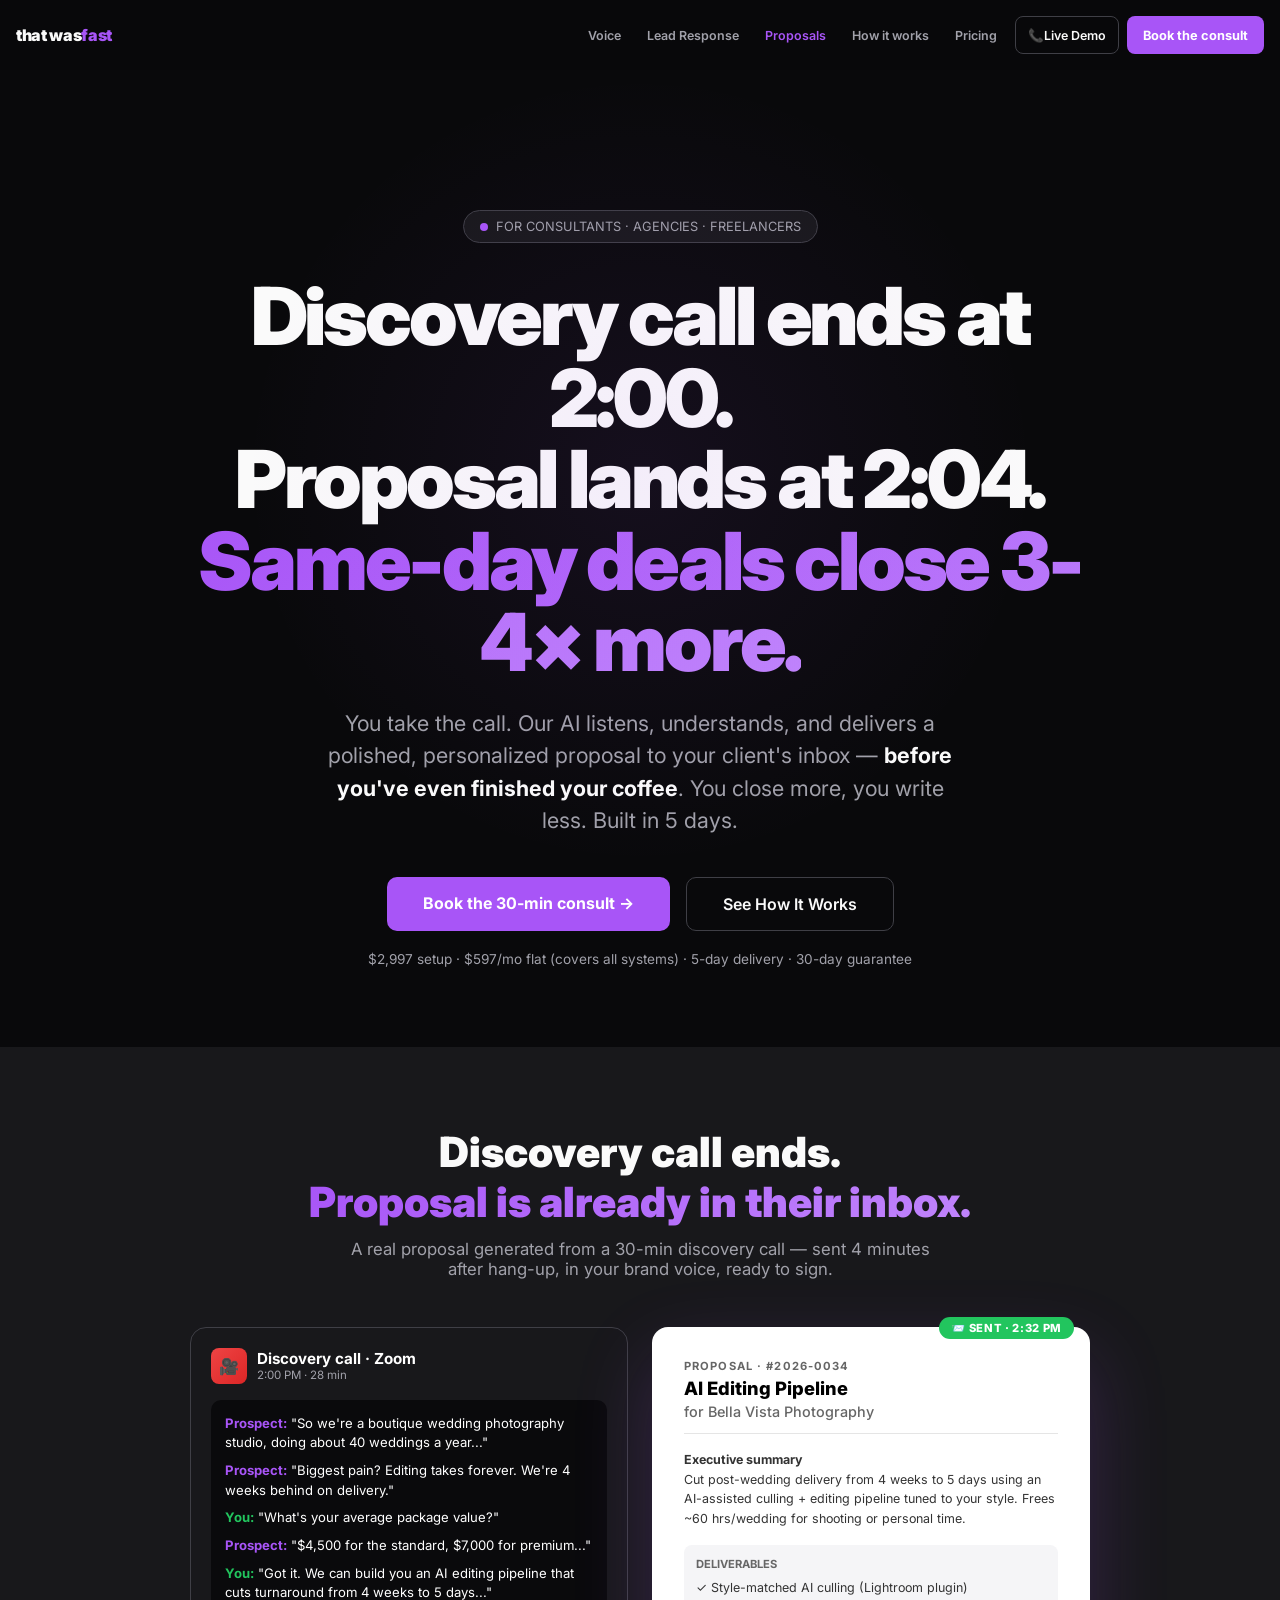
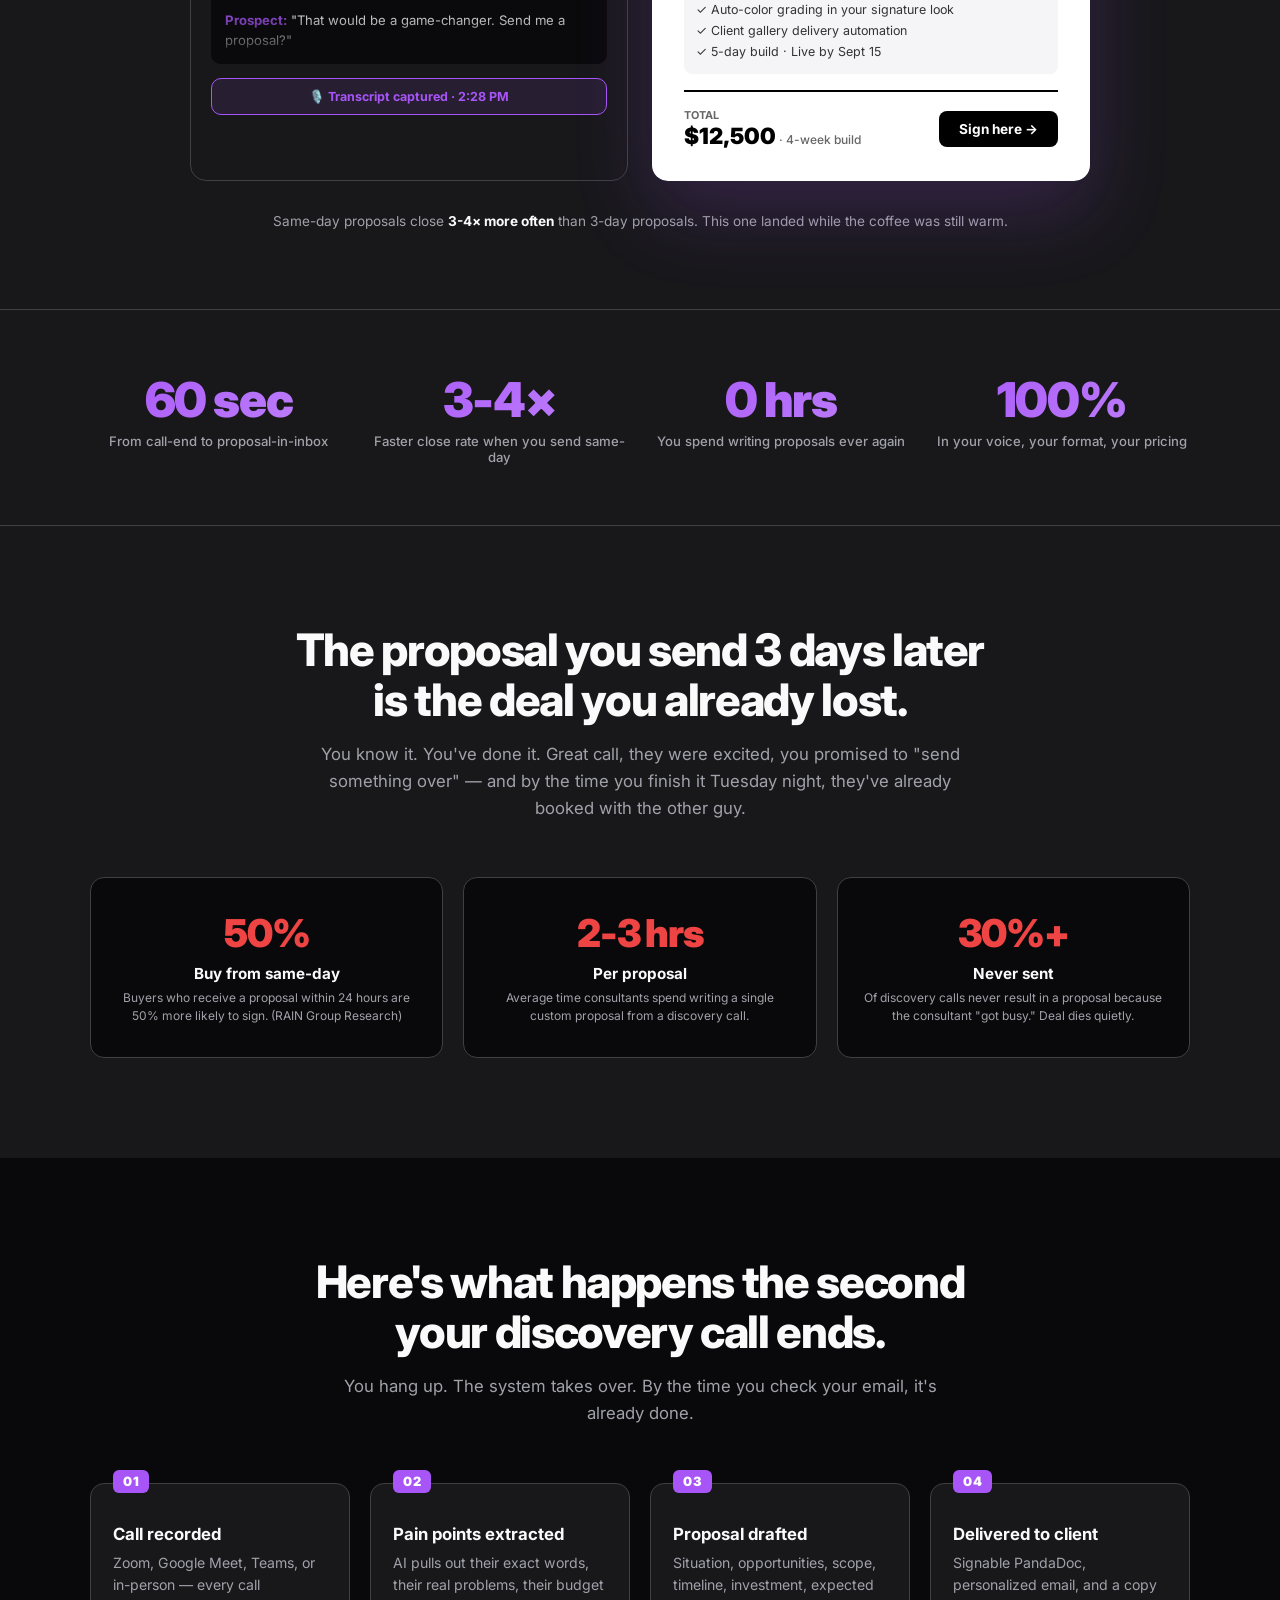
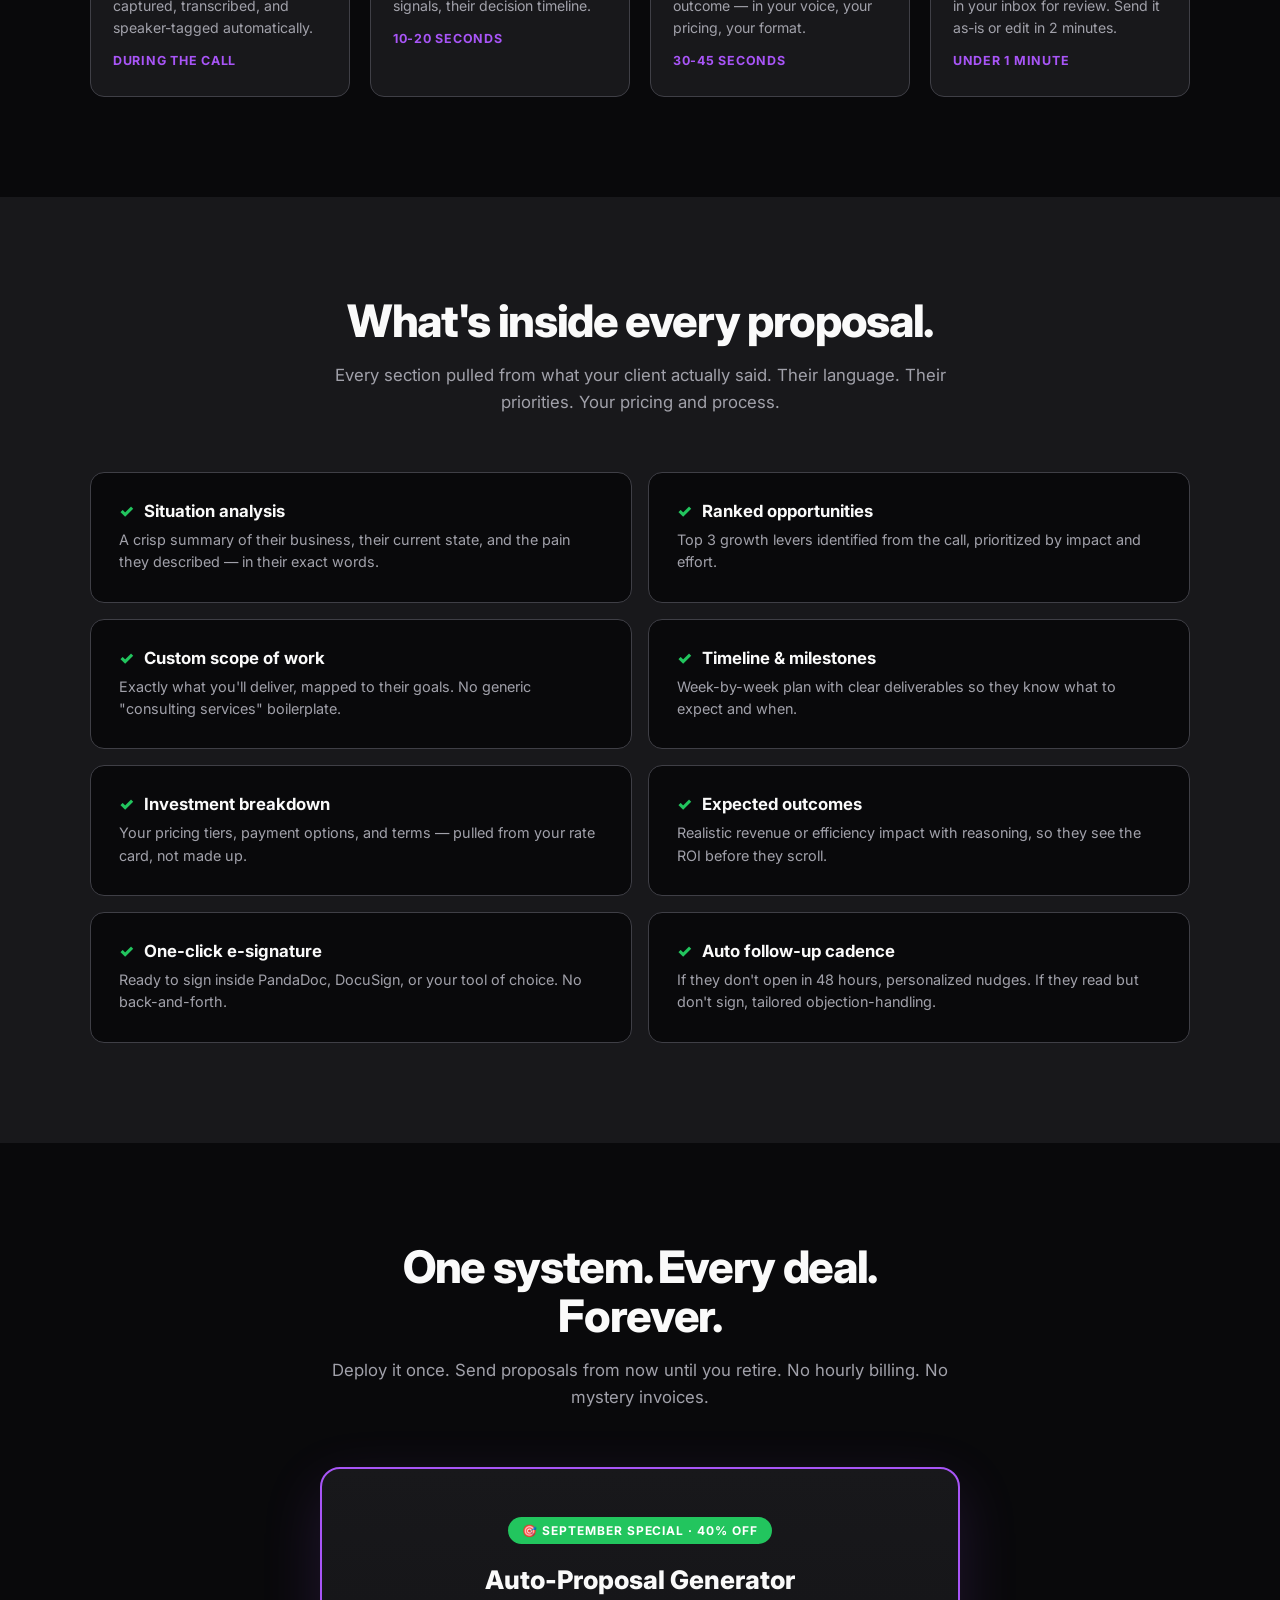
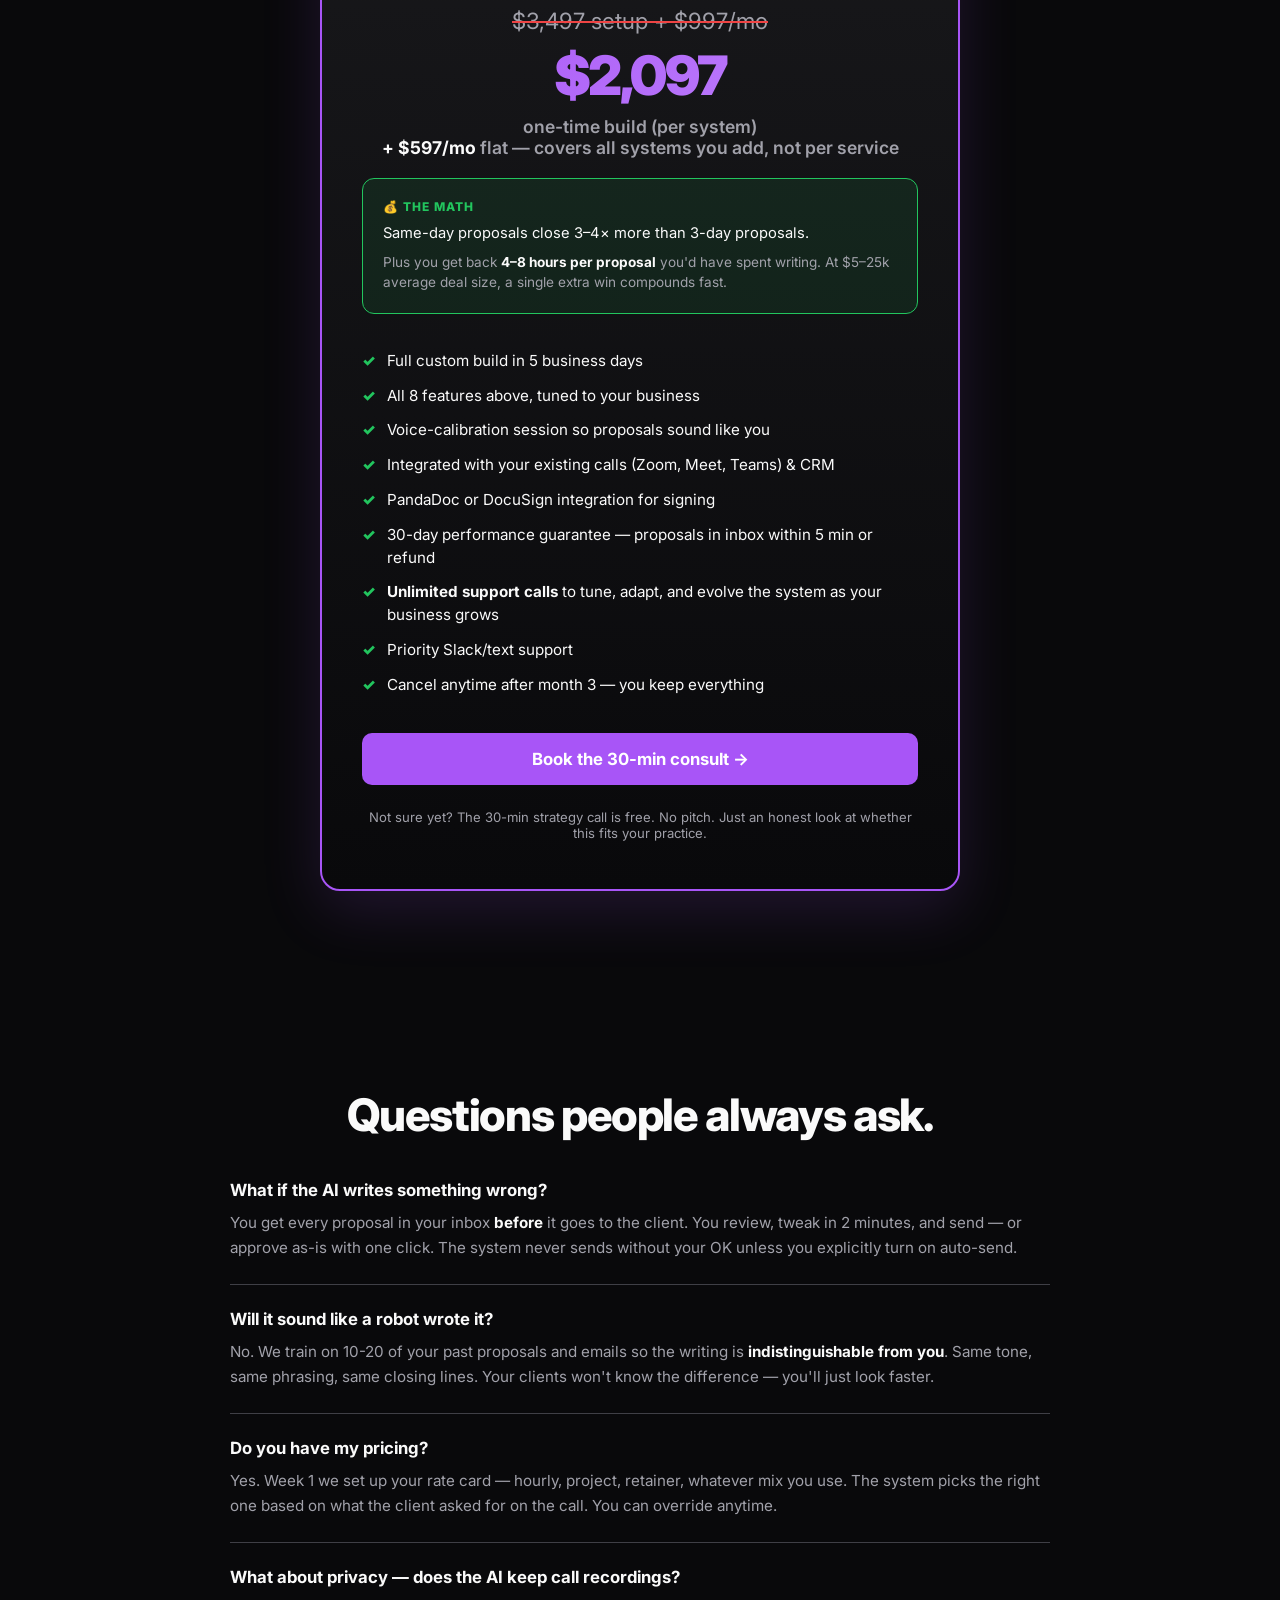
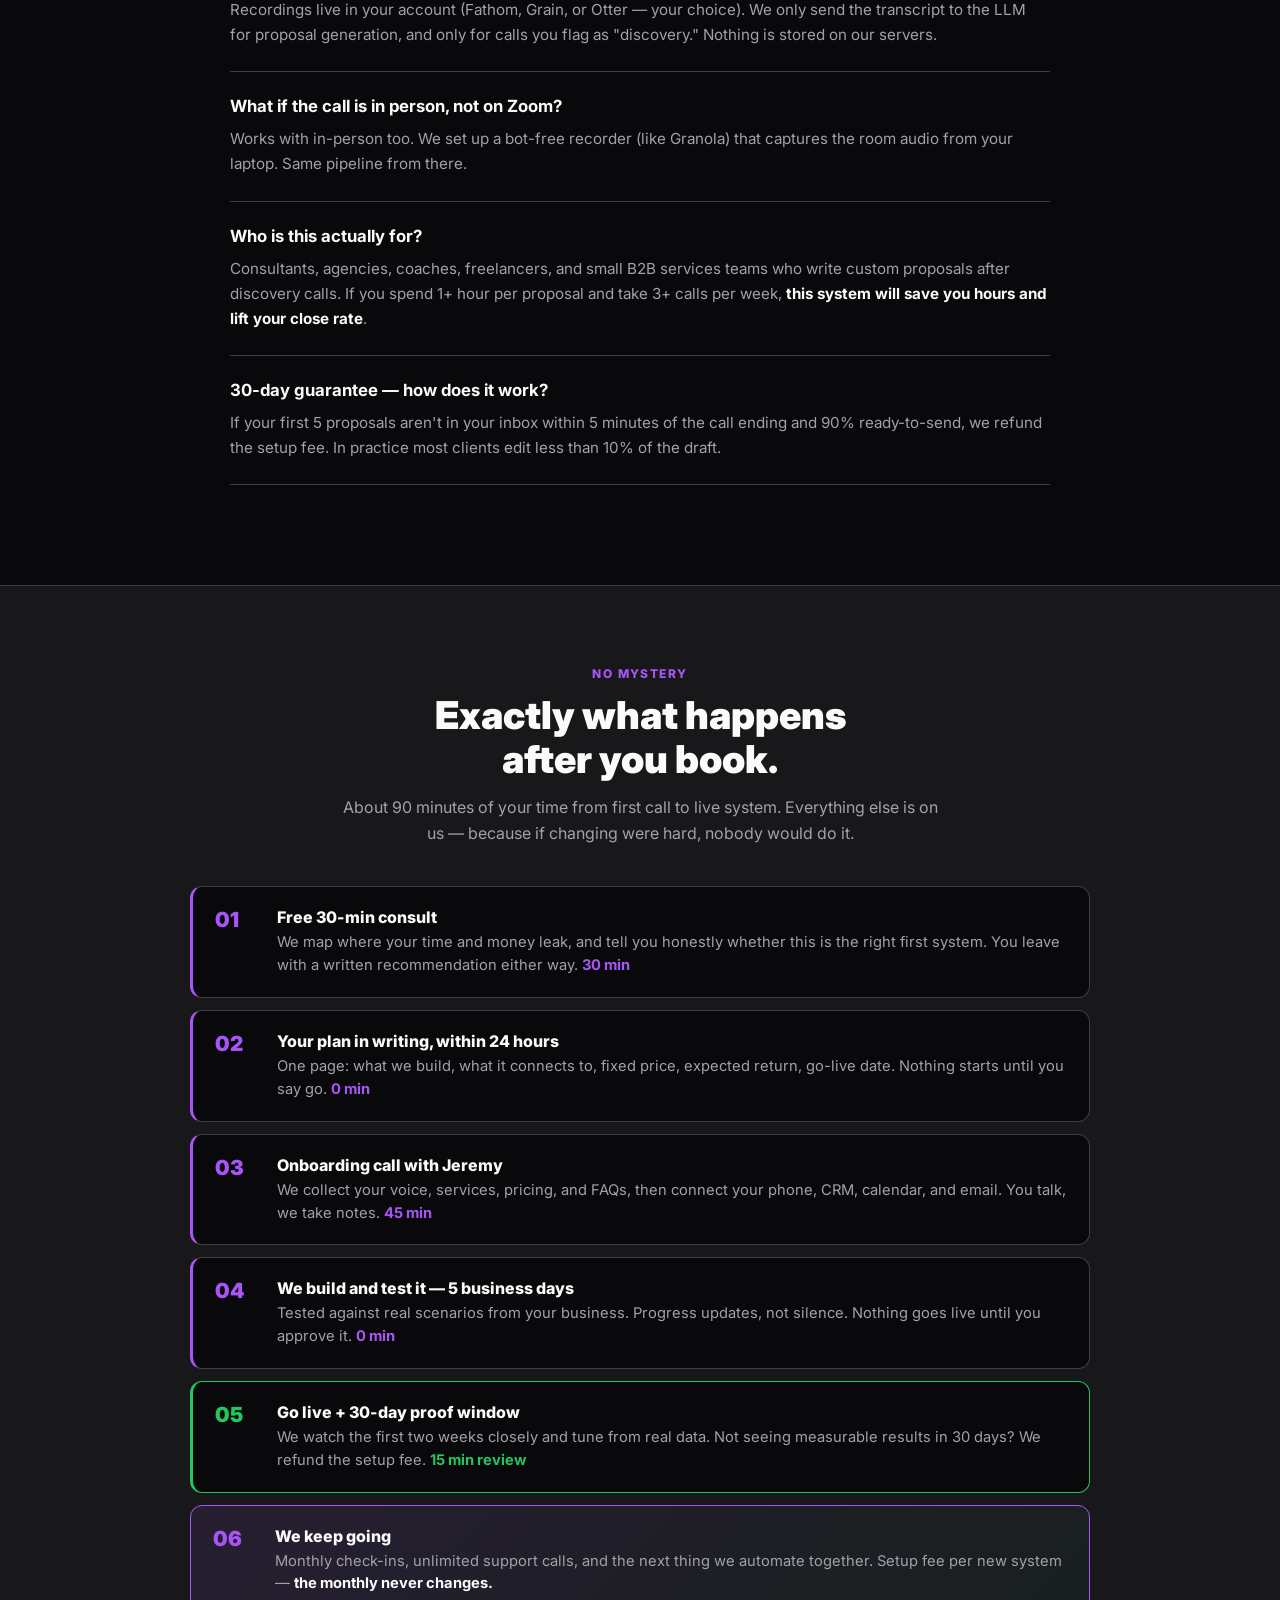
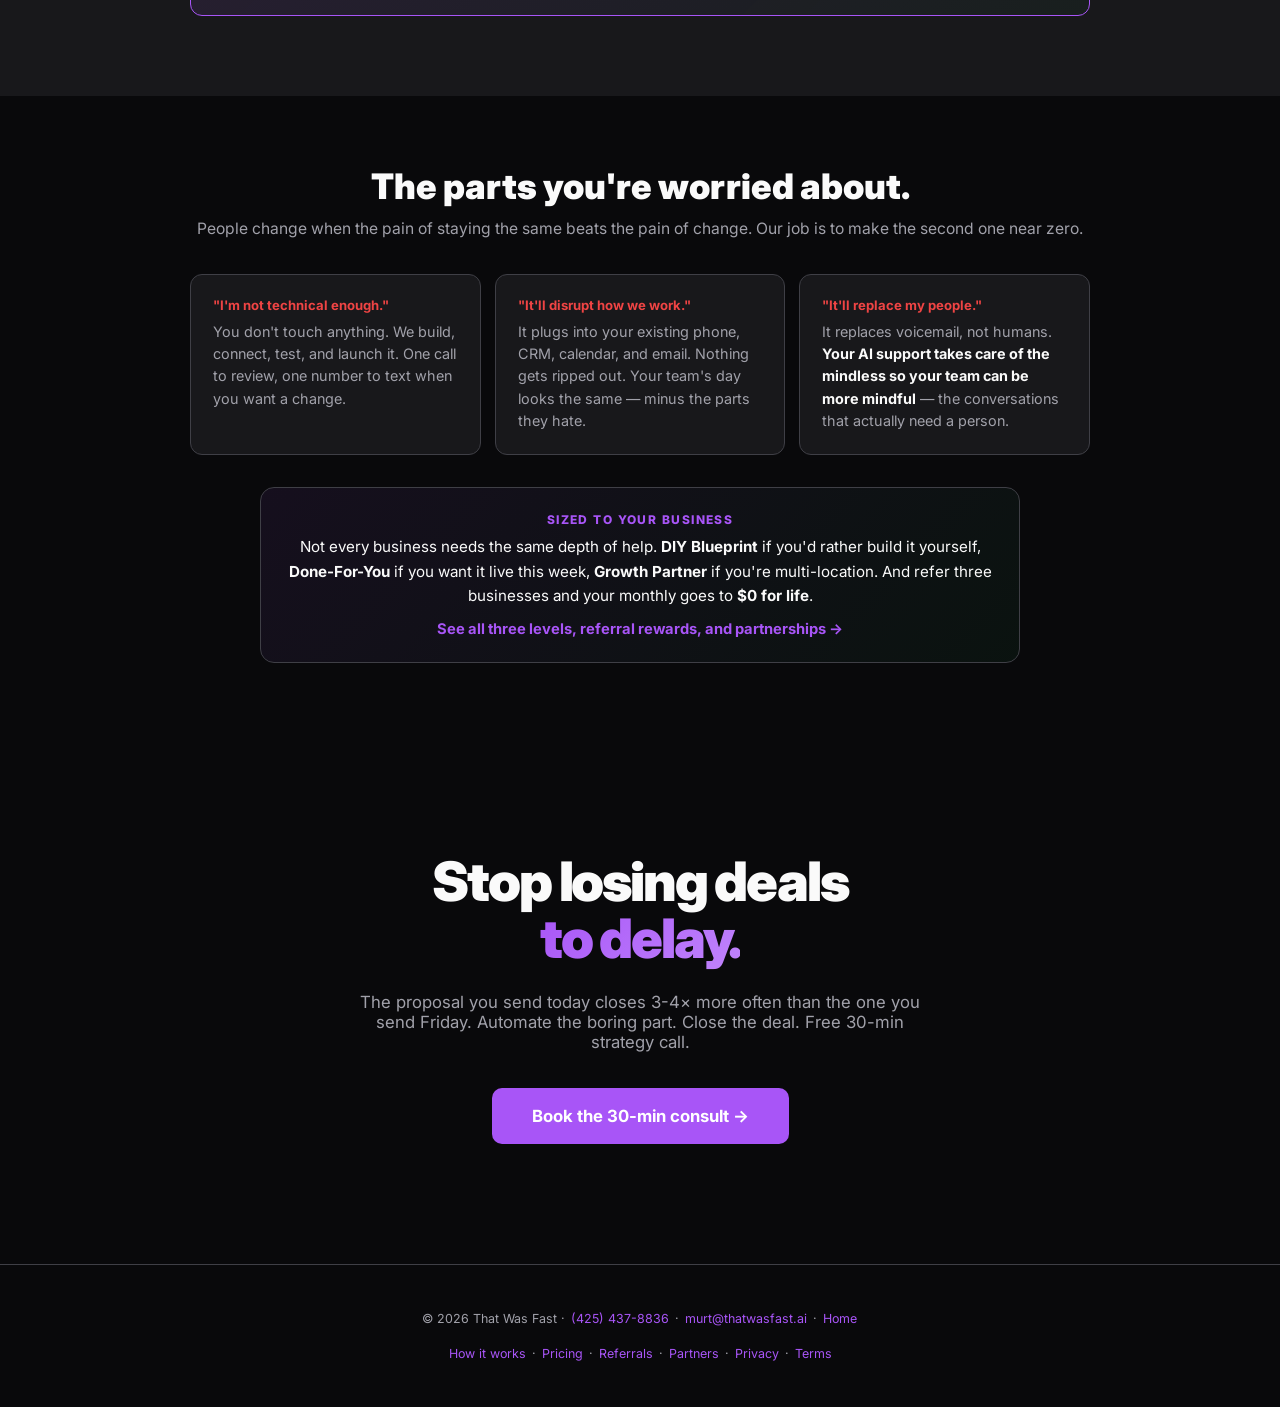
==== commit 06474b94: "Fix mobile top bar: collapse secondary nav links under 860px (nav was 642px wide on a 375px screen)," ====
--- a/auto-proposal/index.html
+++ b/auto-proposal/index.html
@@ -68,7 +68,7 @@
 body{font-family:'Inter',system-ui,sans-serif;background:var(--bg);color:var(--text);-webkit-font-smoothing:antialiased}
 a{color:inherit;text-decoration:none}
 
-nav{position:fixed;top:0;left:0;right:0;z-index:100;padding:16px 16px;display:flex;align-items:center;justify-content:space-between;background:rgba(9,9,11,.8);backdrop-filter:blur(20px)}
+nav{position:sticky;top:0;z-index:100;padding:16px 16px;display:flex;align-items:center;justify-content:space-between;background:rgba(9,9,11,.8);backdrop-filter:blur(20px)}
 .logo{font-weight:900;font-size:1rem;letter-spacing:-.02em;white-space:nowrap}
 .logo span{color:var(--gold)}
 .nav-cta{padding:8px 16px;background:var(--gold);color:var(--white);font-weight:700;font-size:.82rem;border-radius:8px;transition:transform .15s;white-space:nowrap}
@@ -159,7 +159,7 @@
 nav{padding:12px 12px}
 .nav-cta{padding:7px 12px;font-size:.75rem}
 .logo{font-size:.88rem}
-.hero{padding-top:90px;min-height:auto;padding-bottom:60px}
+.hero{padding-top:40px;min-height:auto;padding-bottom:60px}
 .hero h1{font-size:2rem}
 .hero-sub{font-size:.95rem}
 .hero-cta-row{flex-direction:column;align-items:center;gap:12px}
@@ -179,6 +179,30 @@
 details summary{min-height:32px}
 @media(max-width:600px){
   footer a{padding:8px 4px}
+}
+
+/* MOBILE NAV — secondary links collapse, logo + primary CTA stay (fix: nav was 642px wide on a 375px screen) */
+.nav-secondary{display:flex;gap:8px;align-items:center}
+nav .nav-cta{padding:9px 16px;font-size:.8rem}
+@media(max-width:860px){
+  .nav-secondary{display:none}
+  nav{padding:12px 14px;gap:10px}
+  nav .nav-cta{padding:10px 14px;font-size:.8rem}
+  .nav-phone{display:inline-flex !important;align-items:center;justify-content:center;min-width:42px;height:38px;border:1px solid var(--border);border-radius:8px;font-size:1rem}
+  .nav-phone .nav-phone-label{display:none}
+  .logo{font-size:.92rem}
+}
+@media(max-width:380px){
+  nav{padding:10px 12px}
+  nav .nav-cta{padding:9px 12px;font-size:.74rem}
+  .logo{font-size:.85rem}
+}
+
+/* PROMO BAR — mobile compaction */
+.promo-bar{font-size:.85rem;line-height:1.45}
+@media(max-width:600px){
+  .promo-bar{font-size:.74rem;padding:8px 12px !important;line-height:1.35}
+  .promo-bar .promo-long{display:none}
 }
 </style>
 <link rel="canonical" href="https://thatwasfast.ai/auto-proposal/">
@@ -219,7 +243,7 @@
 </head>
 <body>
 
-<div style="background:linear-gradient(90deg,#22c55e,#16a34a);color:#fff;text-align:center;padding:10px 16px;font-size:.85rem;font-weight:600;position:relative;z-index:101"><strong>🎯 SEPTEMBER SPECIAL</strong> — 40% off every offer. <strong id="spots-left">Only 5 spots left</strong> · Book by Sept 30.</div>
+<div class="promo-bar" style="background:linear-gradient(90deg,#22c55e,#16a34a);color:#fff;text-align:center;padding:10px 16px;font-weight:600;position:relative;z-index:101"><strong>🎯 SEPTEMBER SPECIAL</strong> — 40% off<span class="promo-long"> every offer</span>. <strong id="spots-left">Only 5 spots left</strong><span class="promo-long"> · Book by Sept 30</span>.</div>
 <script>
 window.TWF_SPOTS_LEFT = 5;
 window.TWF_PROMO_END = new Date('2026-10-01T00:00:00-07:00');
@@ -236,11 +260,13 @@
 
 <nav>
 <a href="/" class="logo">that was <span>fast</span></a>
-<div style="display:flex;gap:6px;align-items:center;flex-wrap:wrap">
-<a href="/voice-receptionist/" style="padding:6px 10px;font-size:.78rem;color:var(--muted);text-decoration:none;font-weight:600">Voice</a>
+<div style="display:flex;gap:8px;align-items:center">
+<span class="nav-secondary" style="gap:6px"><a href="/voice-receptionist/" style="padding:6px 10px;font-size:.78rem;color:var(--muted);text-decoration:none;font-weight:600">Voice</a>
 <a href="/lead-response/" style="padding:6px 10px;font-size:.78rem;color:var(--muted);text-decoration:none;font-weight:600">Lead Response</a>
 <a href="/auto-proposal/" style="padding:6px 10px;font-size:.78rem;color:var(--gold);text-decoration:none;font-weight:600">Proposals</a>
-<a href="/#how" style="padding:8px 10px;font-size:.78rem;font-weight:600;color:var(--muted)">How it works</a><a href="/pricing/" style="padding:8px 10px;font-size:.78rem;font-weight:600;color:var(--muted)">Pricing</a><a href="https://cal.com/thatwasfast/30min?event=auto-proposal" target="_blank" rel="noopener" onclick="if(window.gtag)gtag('event','book_call_click',{page:'auto-proposal',source:'nav'});if(window.twfCapiSend)twfCapiSend('Lead',{content_name:'Book a Call',content_category:'auto-proposal',value:500,currency:'USD'});" class="nav-cta">Book the consult</a>
+<a href="/#how" style="padding:8px 10px;font-size:.78rem;font-weight:600;color:var(--muted)">How it works</a><a href="/pricing/" style="padding:8px 10px;font-size:.78rem;font-weight:600;color:var(--muted)">Pricing</a></span>
+<a href="tel:+14254378836" class="nav-phone" aria-label="Call the live AI demo at (425) 437-8836" onclick="if(window.gtag)gtag('event','demo_call',{page:'auto-proposal',source:'nav'});if(window.twfCapiSend)twfCapiSend('Contact',{content_name:'Demo Call',content_category:'auto-proposal'});" style="padding:8px 12px;background:transparent;border:1px solid var(--border);color:var(--text);font-weight:600;font-size:.78rem;border-radius:8px;white-space:nowrap">📞<span class="nav-phone-label"> Live Demo</span></a>
+<a href="https://cal.com/thatwasfast/30min?event=auto-proposal" target="_blank" rel="noopener" onclick="if(window.gtag)gtag('event','book_call_click',{page:'auto-proposal',source:'nav'});if(window.twfCapiSend)twfCapiSend('Lead',{content_name:'Book a Call',content_category:'auto-proposal',value:500,currency:'USD'});" class="nav-cta">Book the consult</a>
 </div>
 </nav>
 
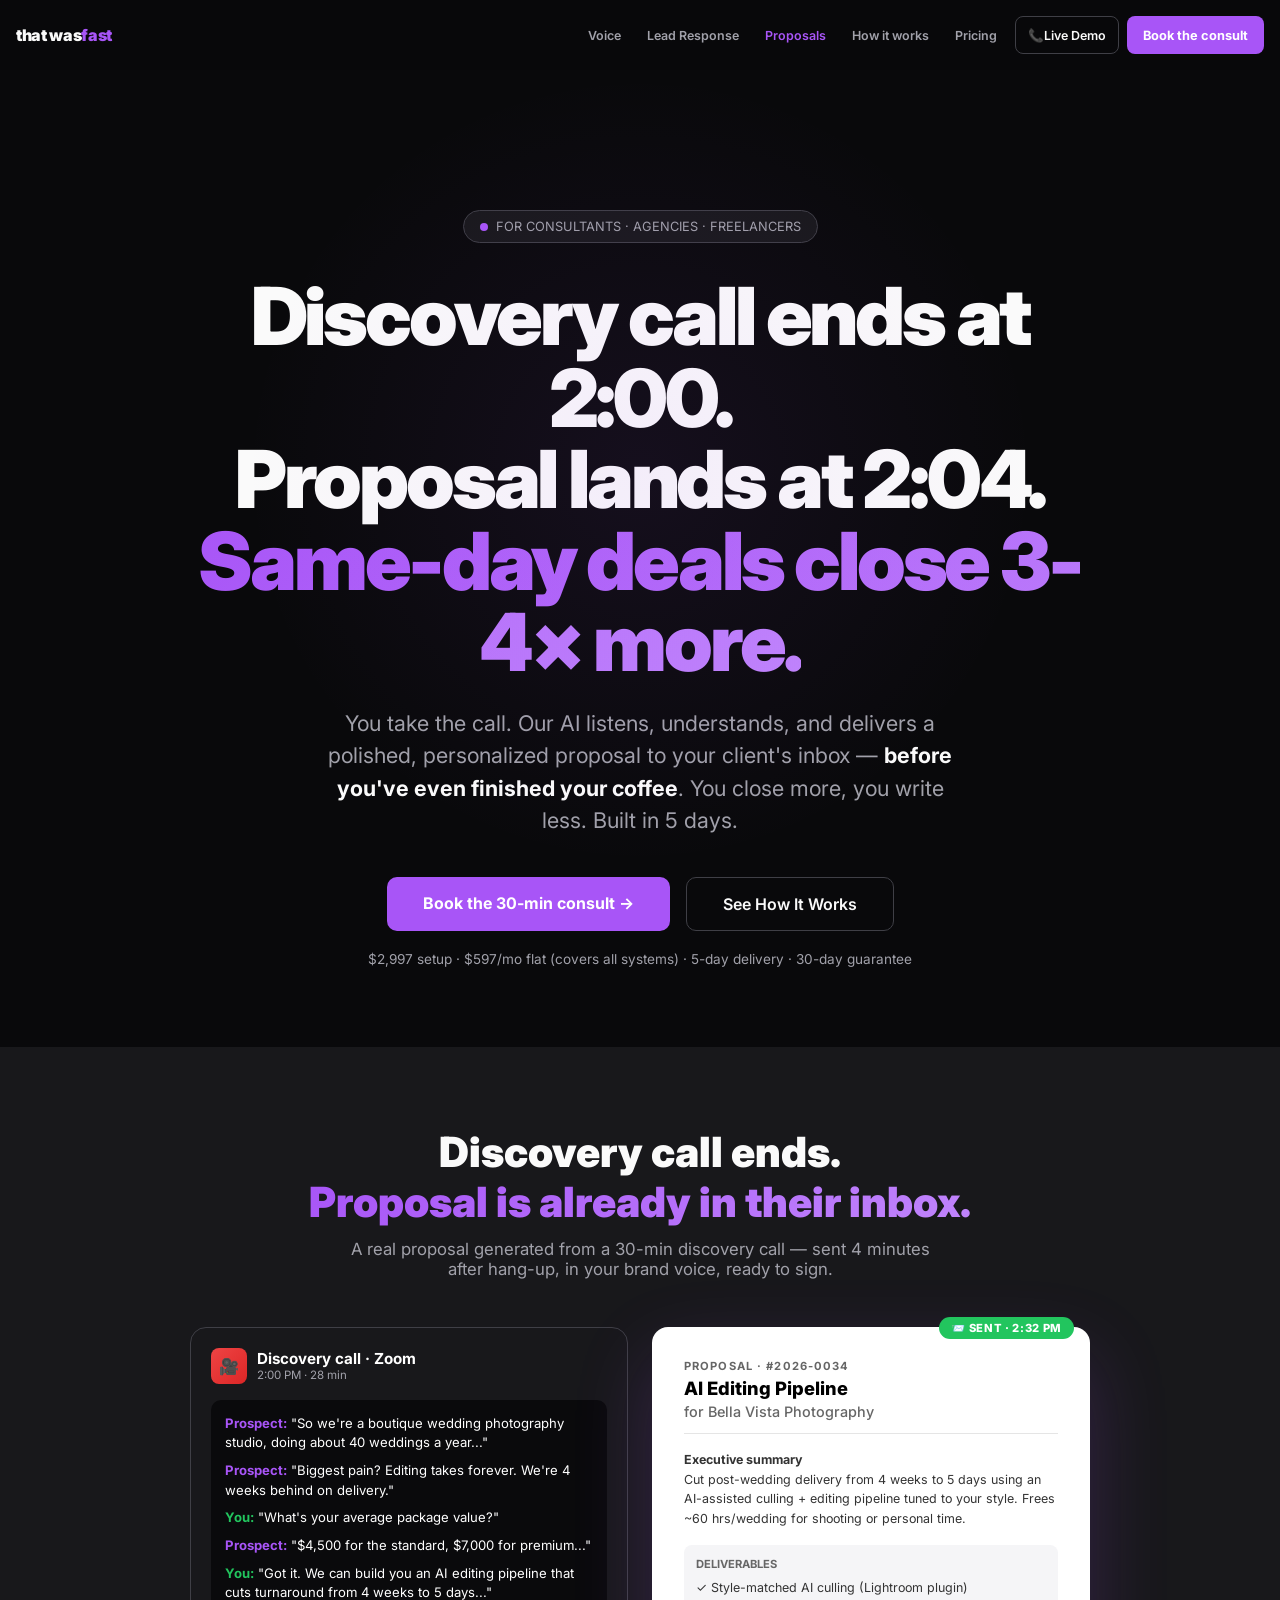
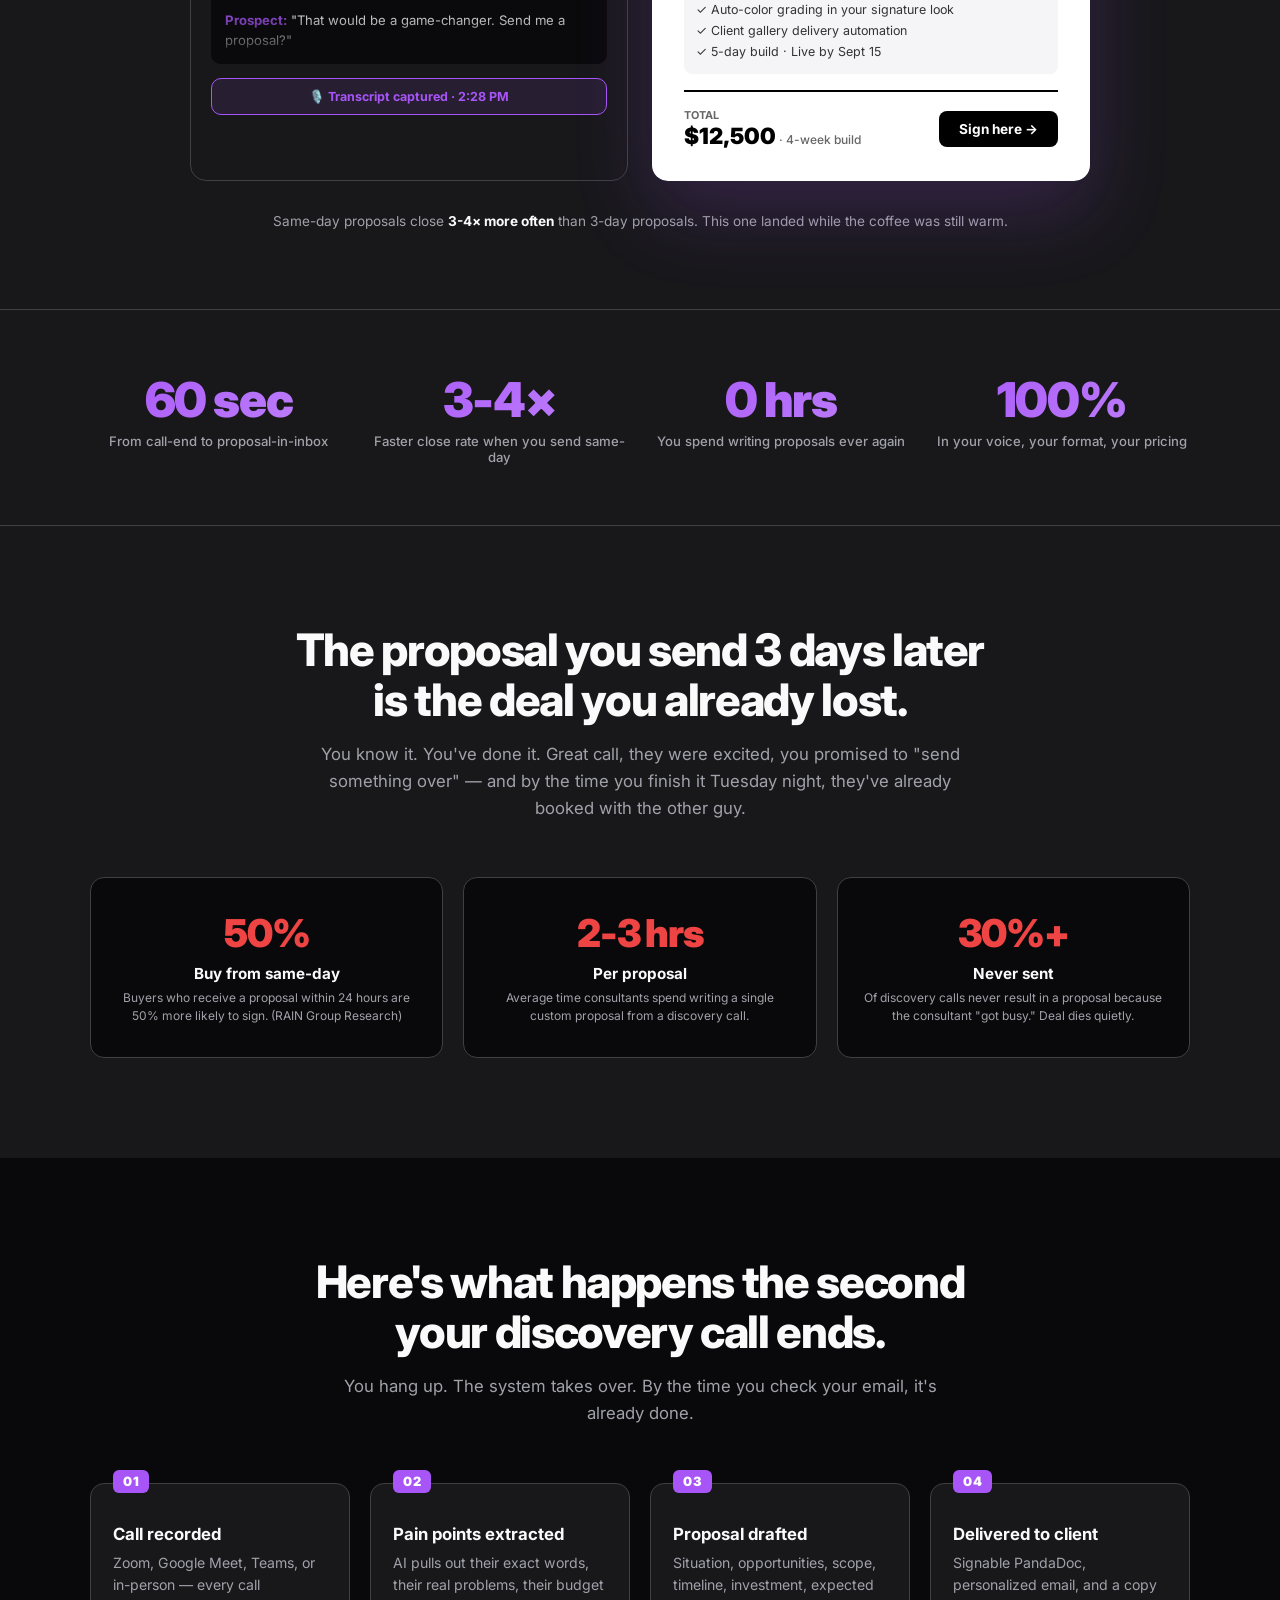
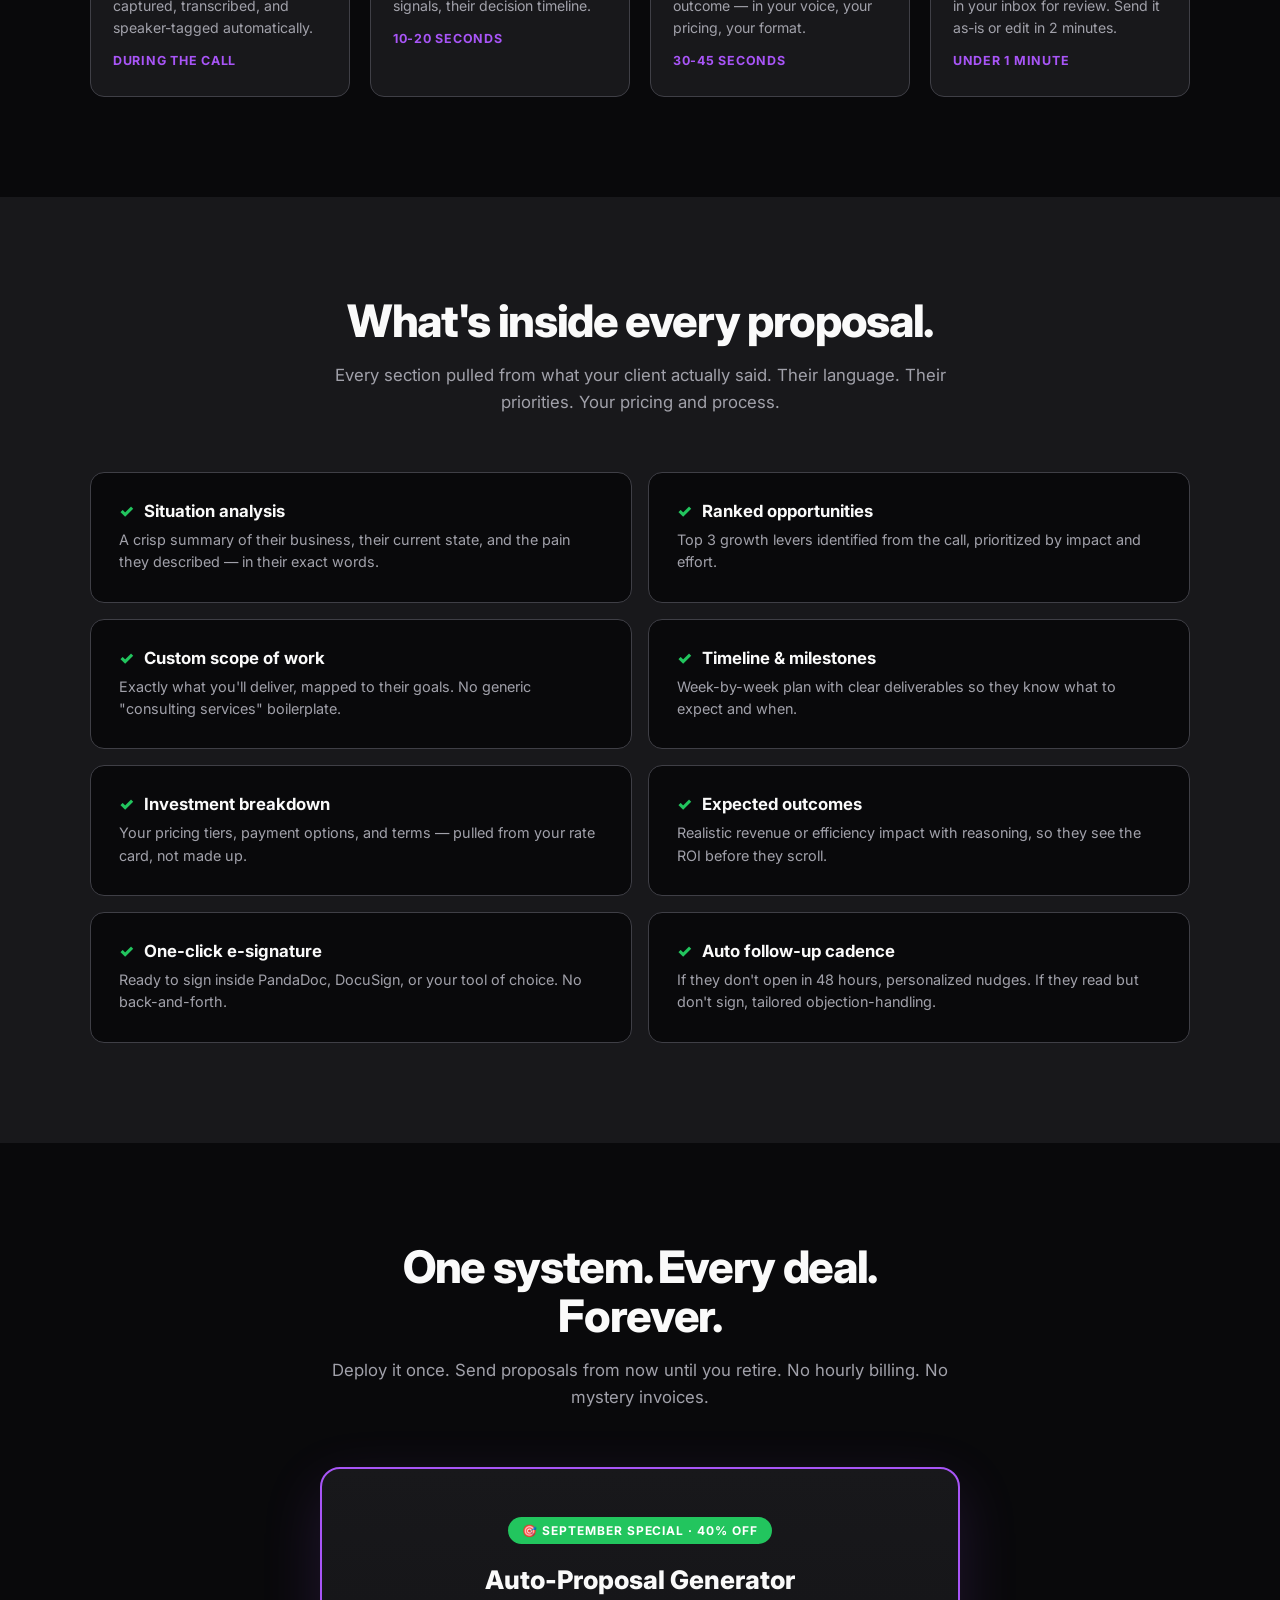
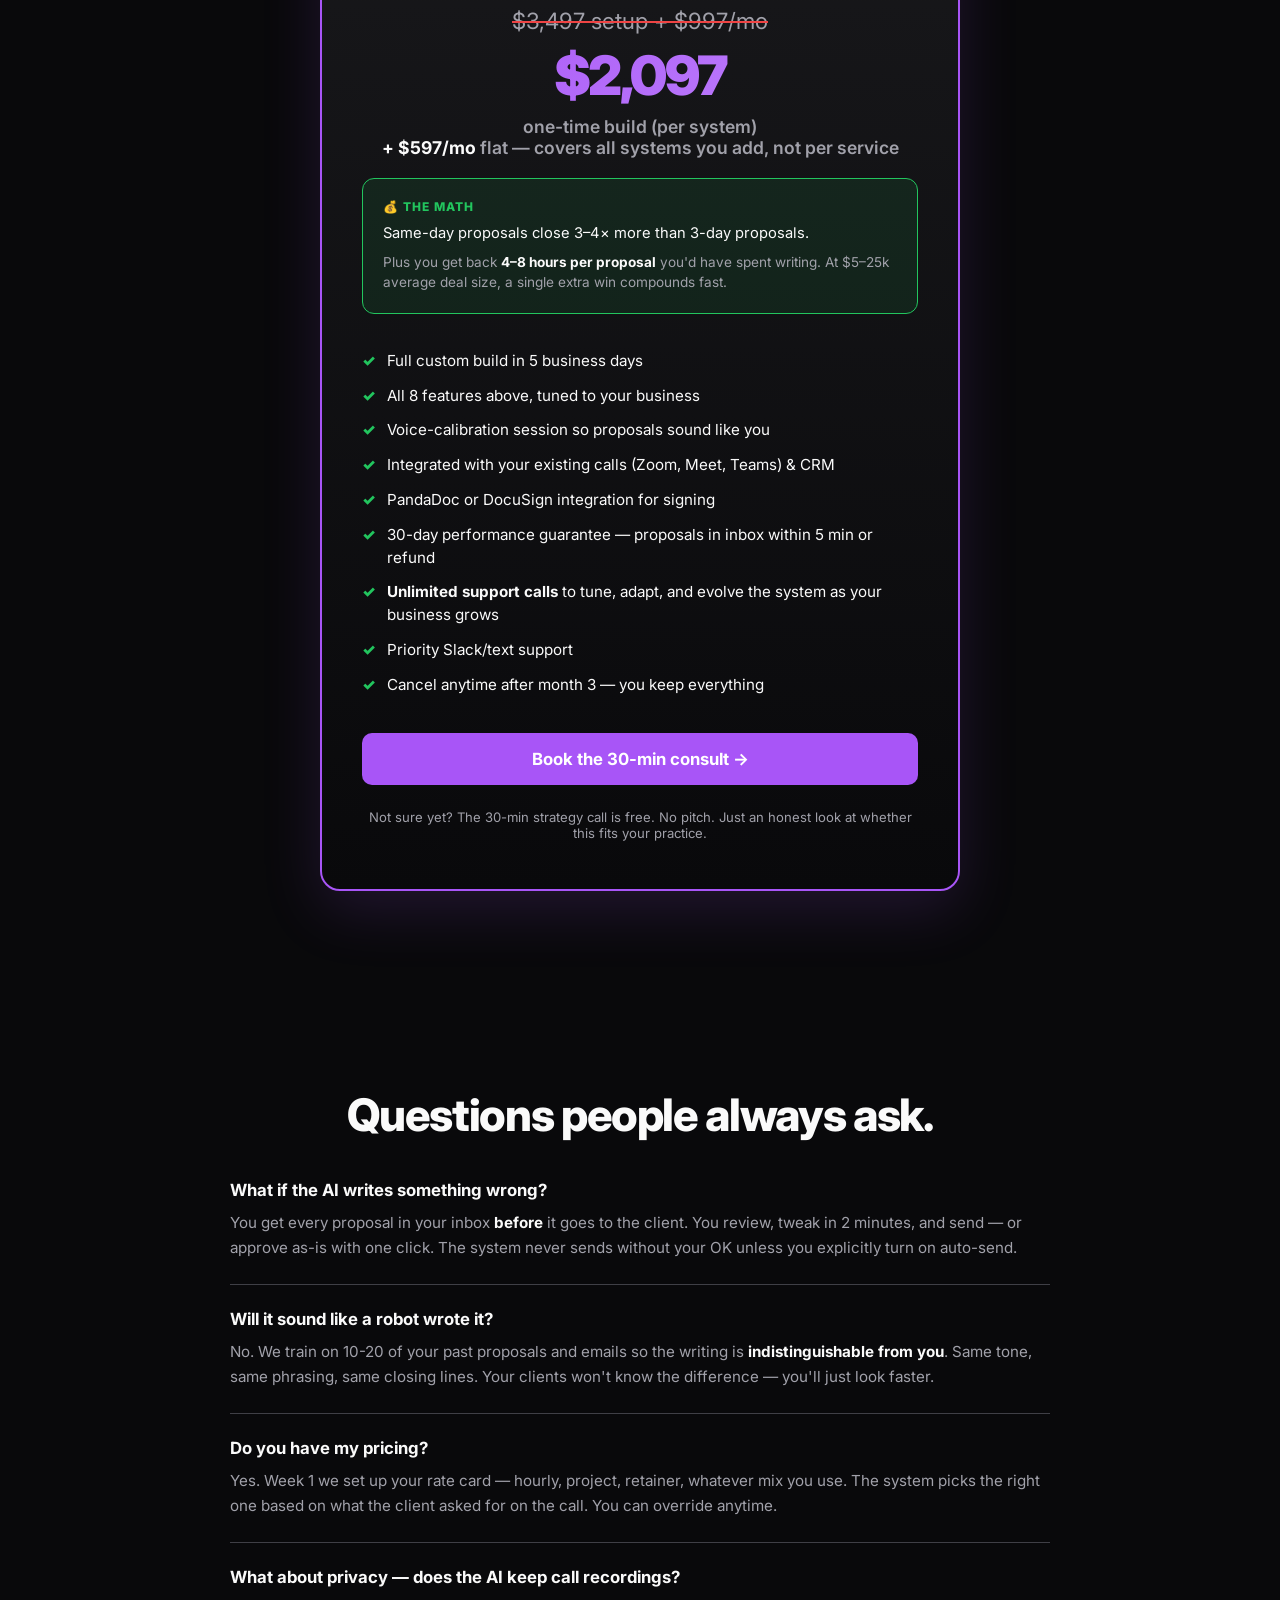
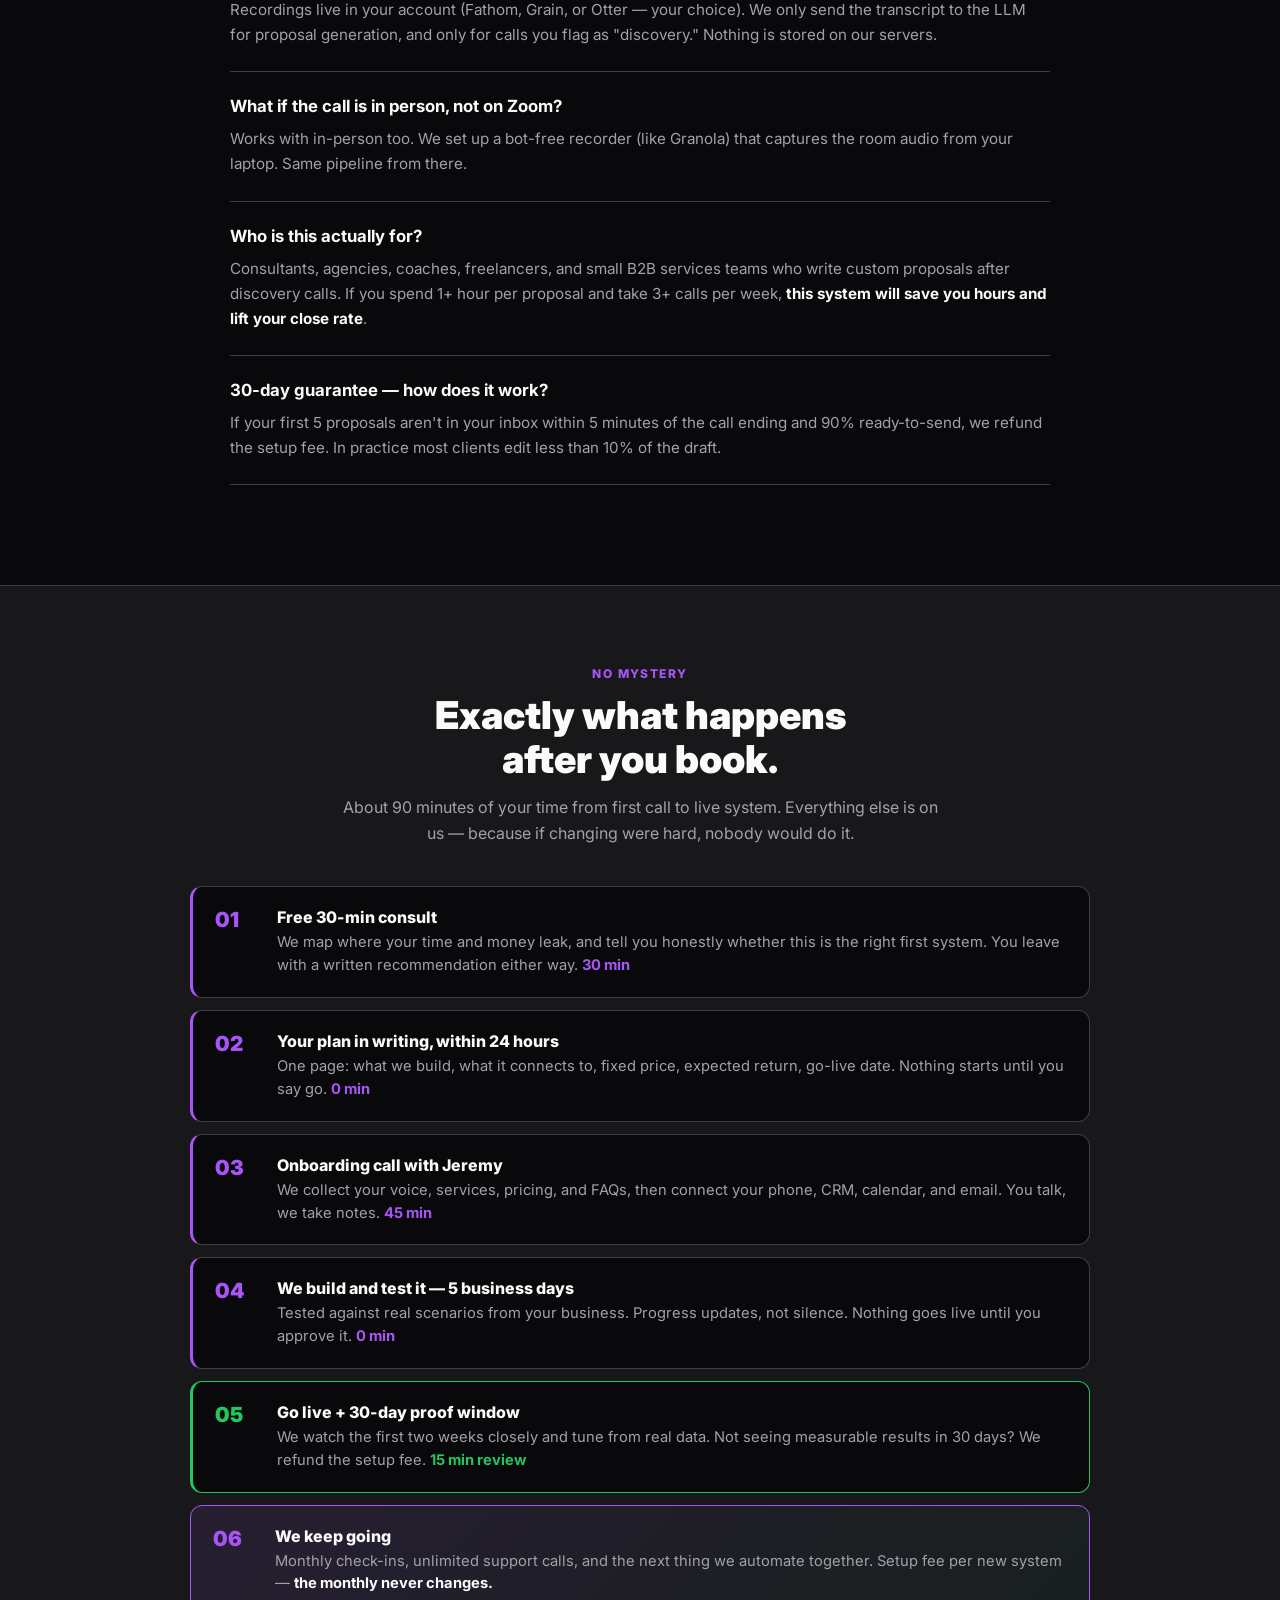
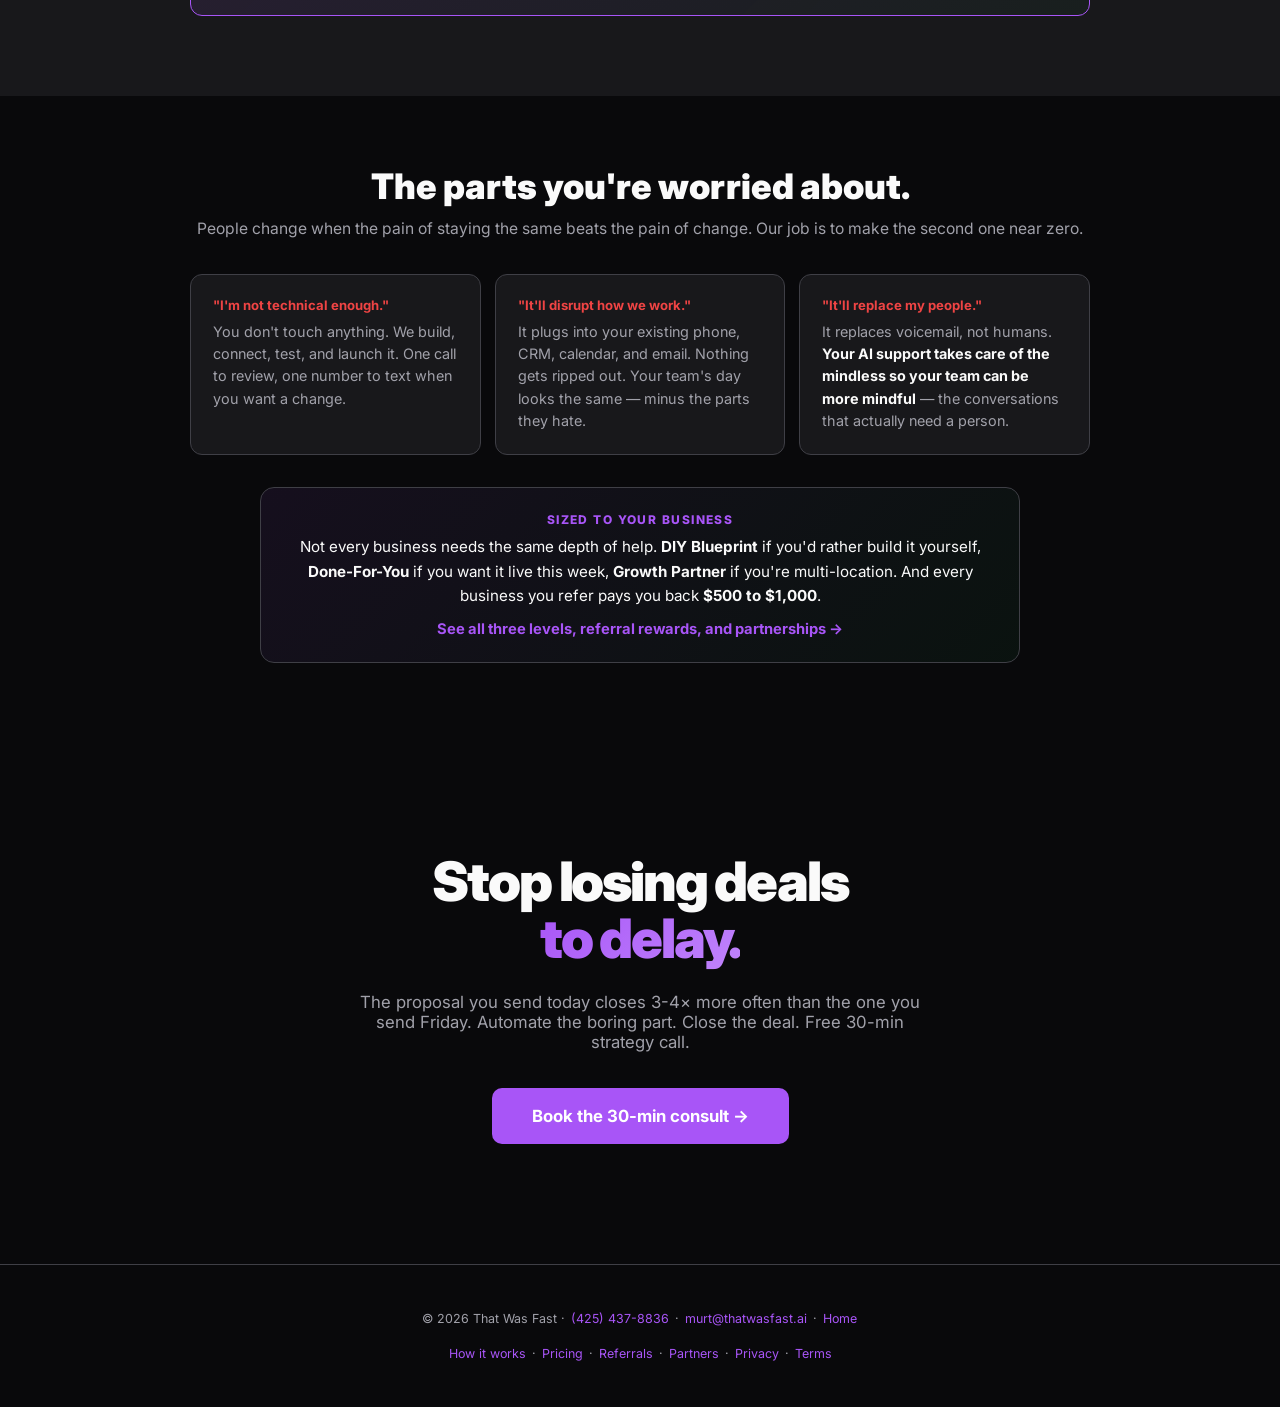
==== commit 93e2b3f6: "Rework referral program: replace permanent monthly discounts (down to $0/mo free-for-life) with esca" ====
--- a/auto-proposal/index.html
+++ b/auto-proposal/index.html
@@ -204,6 +204,20 @@
   .promo-bar{font-size:.74rem;padding:8px 12px !important;line-height:1.35}
   .promo-bar .promo-long{display:none}
 }
+
+/* CTA BUTTONS — were wrapping to 2 lines on every phone width.
+   40px side padding + a 300px cap left ~220px for ~230px of text. */
+@media(max-width:600px){
+  .btn-primary,.btn-ghost{
+    padding-left:20px !important;padding-right:20px !important;
+    font-size:.95rem !important;
+    max-width:340px !important;width:100% !important;
+    white-space:nowrap;
+  }
+}
+@media(max-width:340px){
+  .btn-primary,.btn-ghost{font-size:.88rem !important;padding-left:14px !important;padding-right:14px !important}
+}
 </style>
 <link rel="canonical" href="https://thatwasfast.ai/auto-proposal/">
 <script type="application/ld+json">
@@ -482,7 +496,7 @@
 </div>
 <div style="max-width:760px;margin:32px auto 0;padding:24px;background:linear-gradient(135deg,rgba(168,85,247,.08),rgba(34,197,94,.05));border:1px solid var(--border);border-radius:14px;text-align:center">
 <div style="font-size:.75rem;font-weight:800;color:var(--gold);letter-spacing:.12em;text-transform:uppercase;margin-bottom:8px">Sized to your business</div>
-<p style="font-size:.95rem;line-height:1.6;color:var(--text)">Not every business needs the same depth of help. <strong>DIY Blueprint</strong> if you'd rather build it yourself, <strong>Done-For-You</strong> if you want it live this week, <strong>Growth Partner</strong> if you're multi-location. And refer three businesses and your monthly goes to <strong>$0 for life</strong>.</p>
+<p style="font-size:.95rem;line-height:1.6;color:var(--text)">Not every business needs the same depth of help. <strong>DIY Blueprint</strong> if you'd rather build it yourself, <strong>Done-For-You</strong> if you want it live this week, <strong>Growth Partner</strong> if you're multi-location. And every business you refer pays you back <strong>$500 to $1,000</strong>.</p>
 <p style="margin-top:12px;font-size:.92rem"><a href="/pricing/" style="color:var(--gold);font-weight:700">See all three levels, referral rewards, and partnerships →</a></p>
 </div>
 </div>
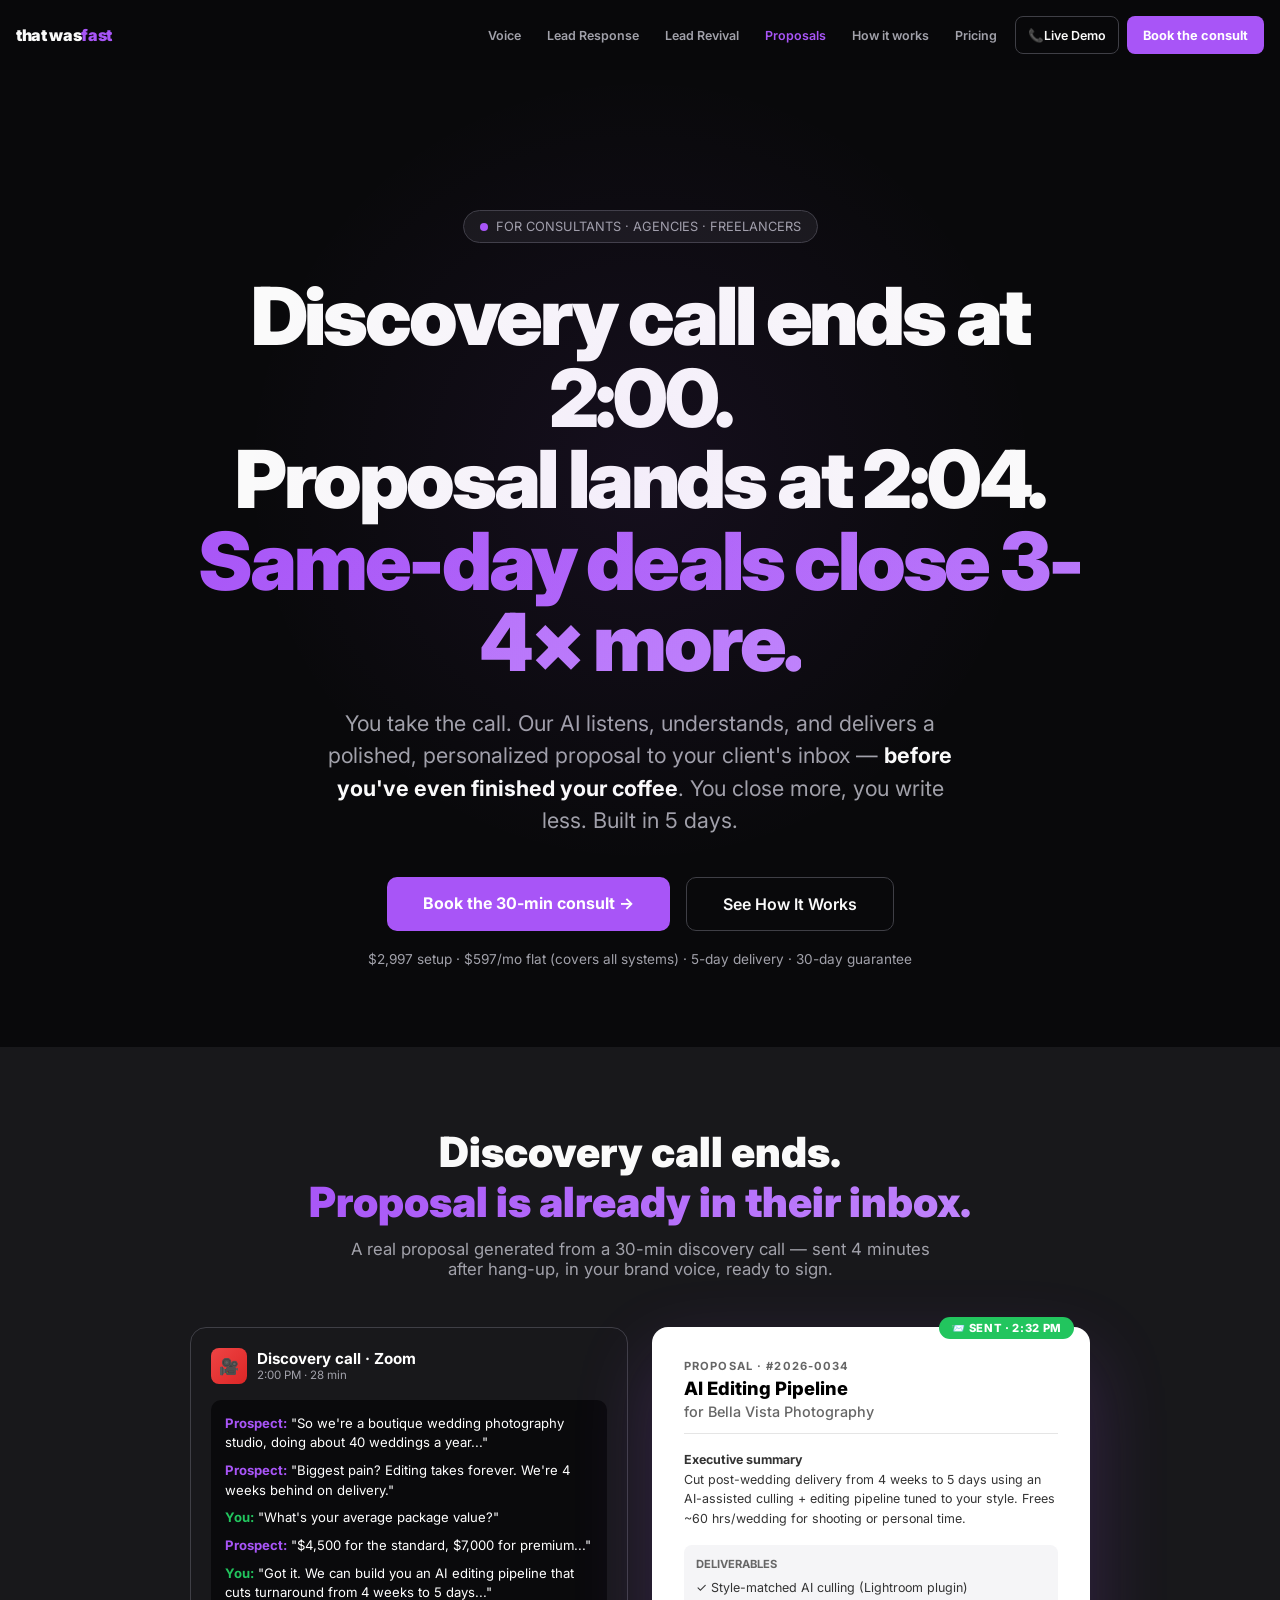
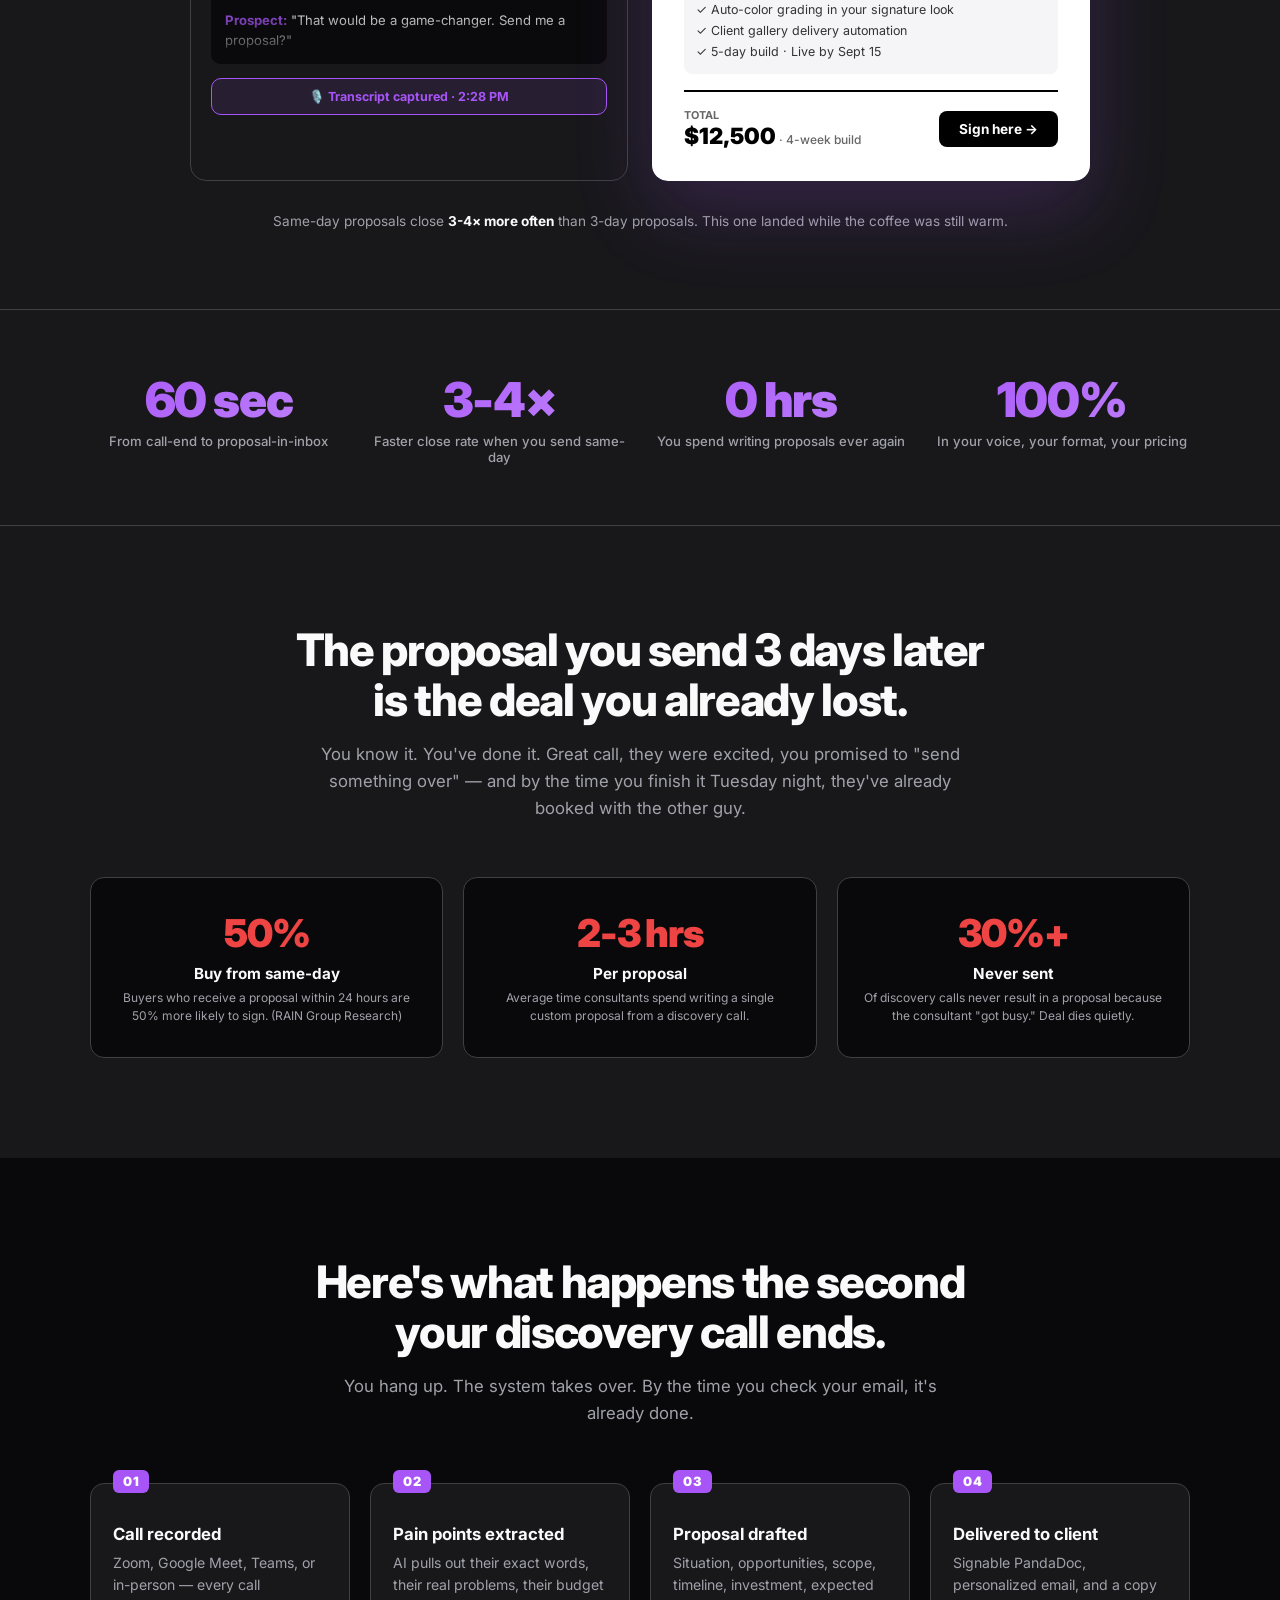
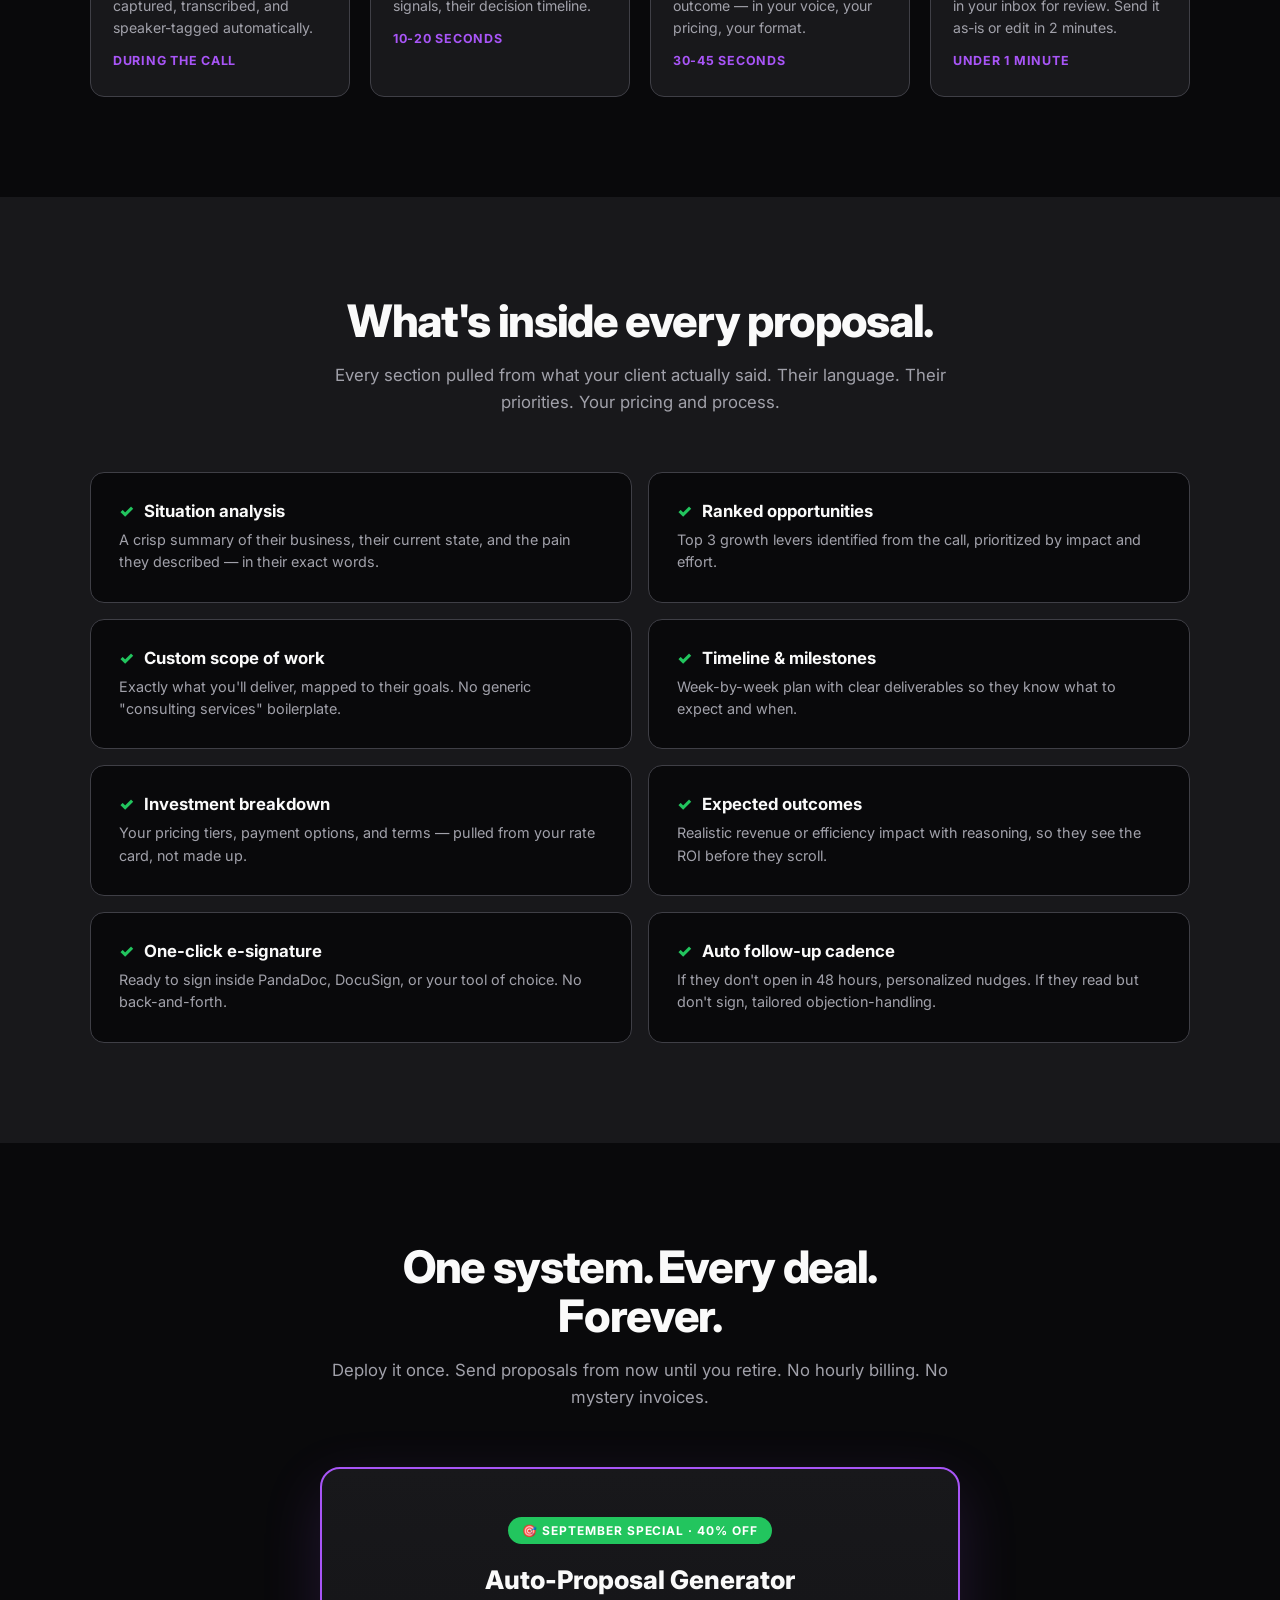
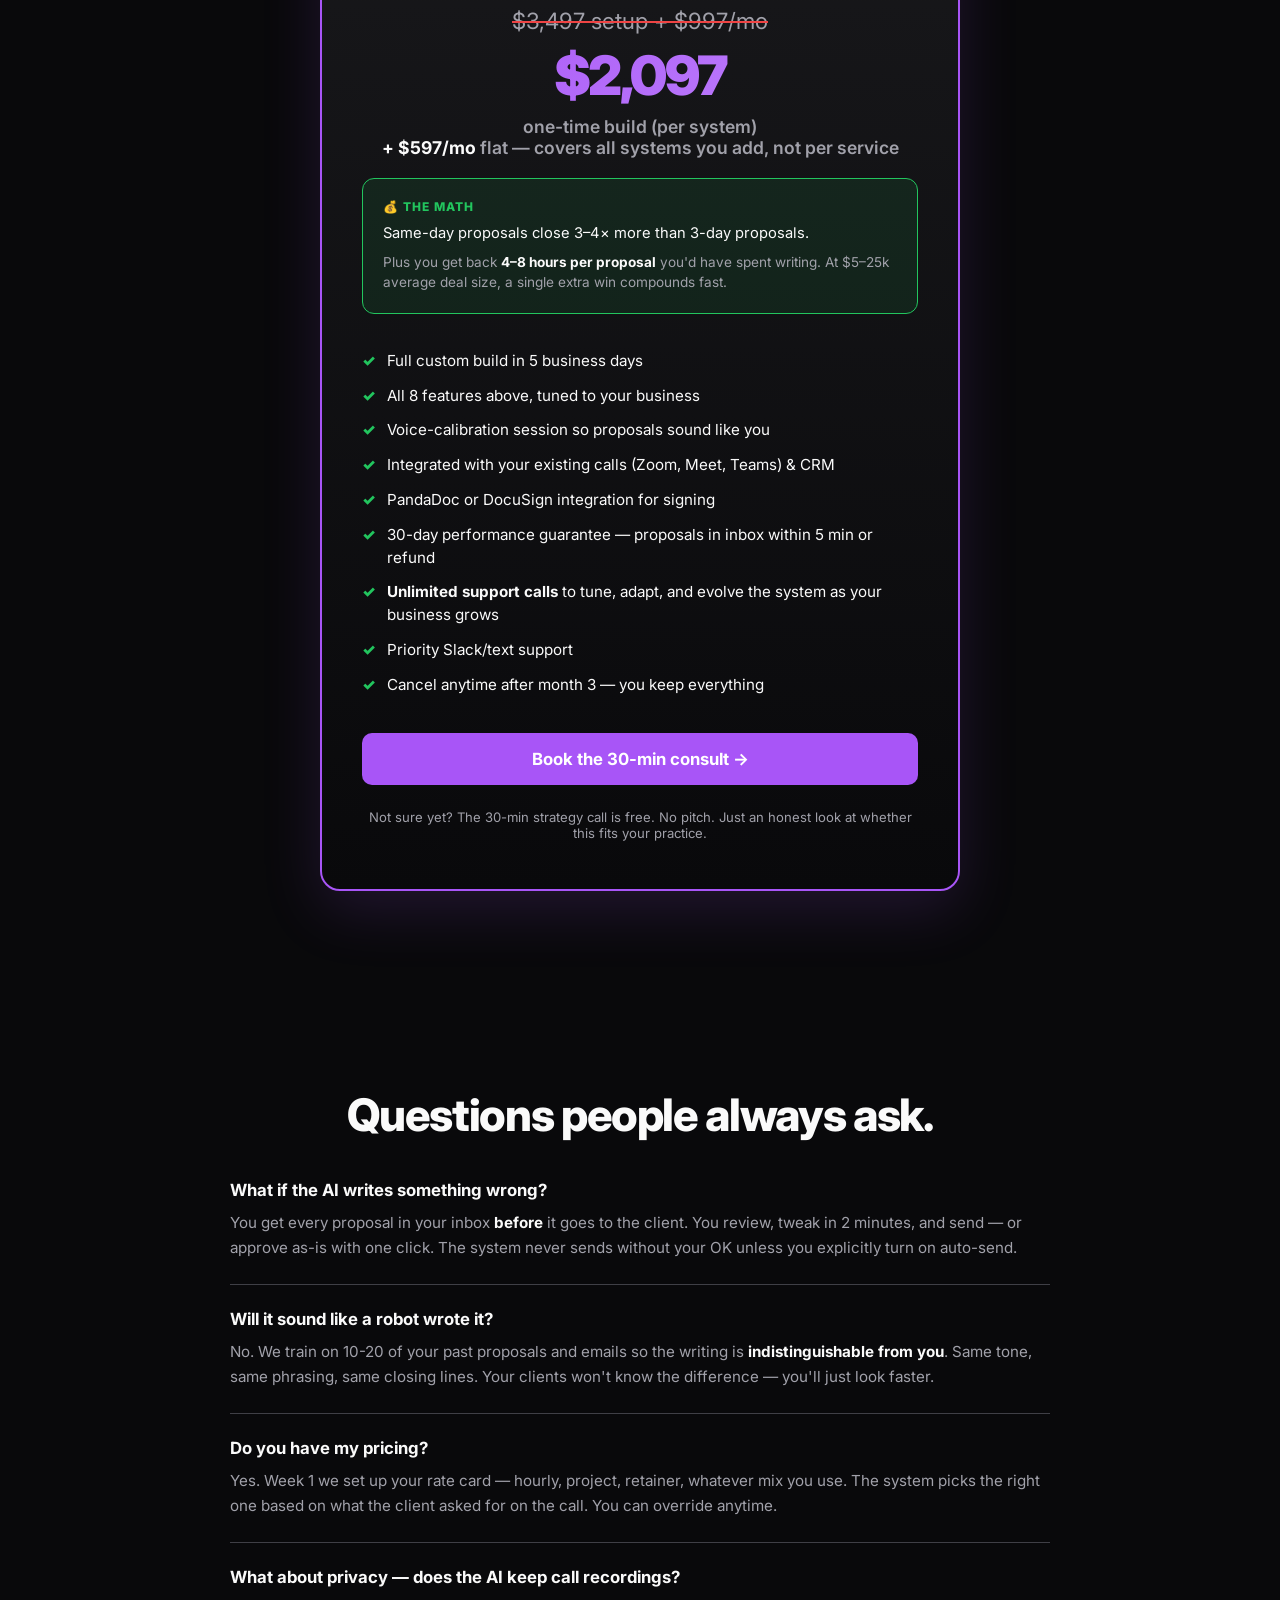
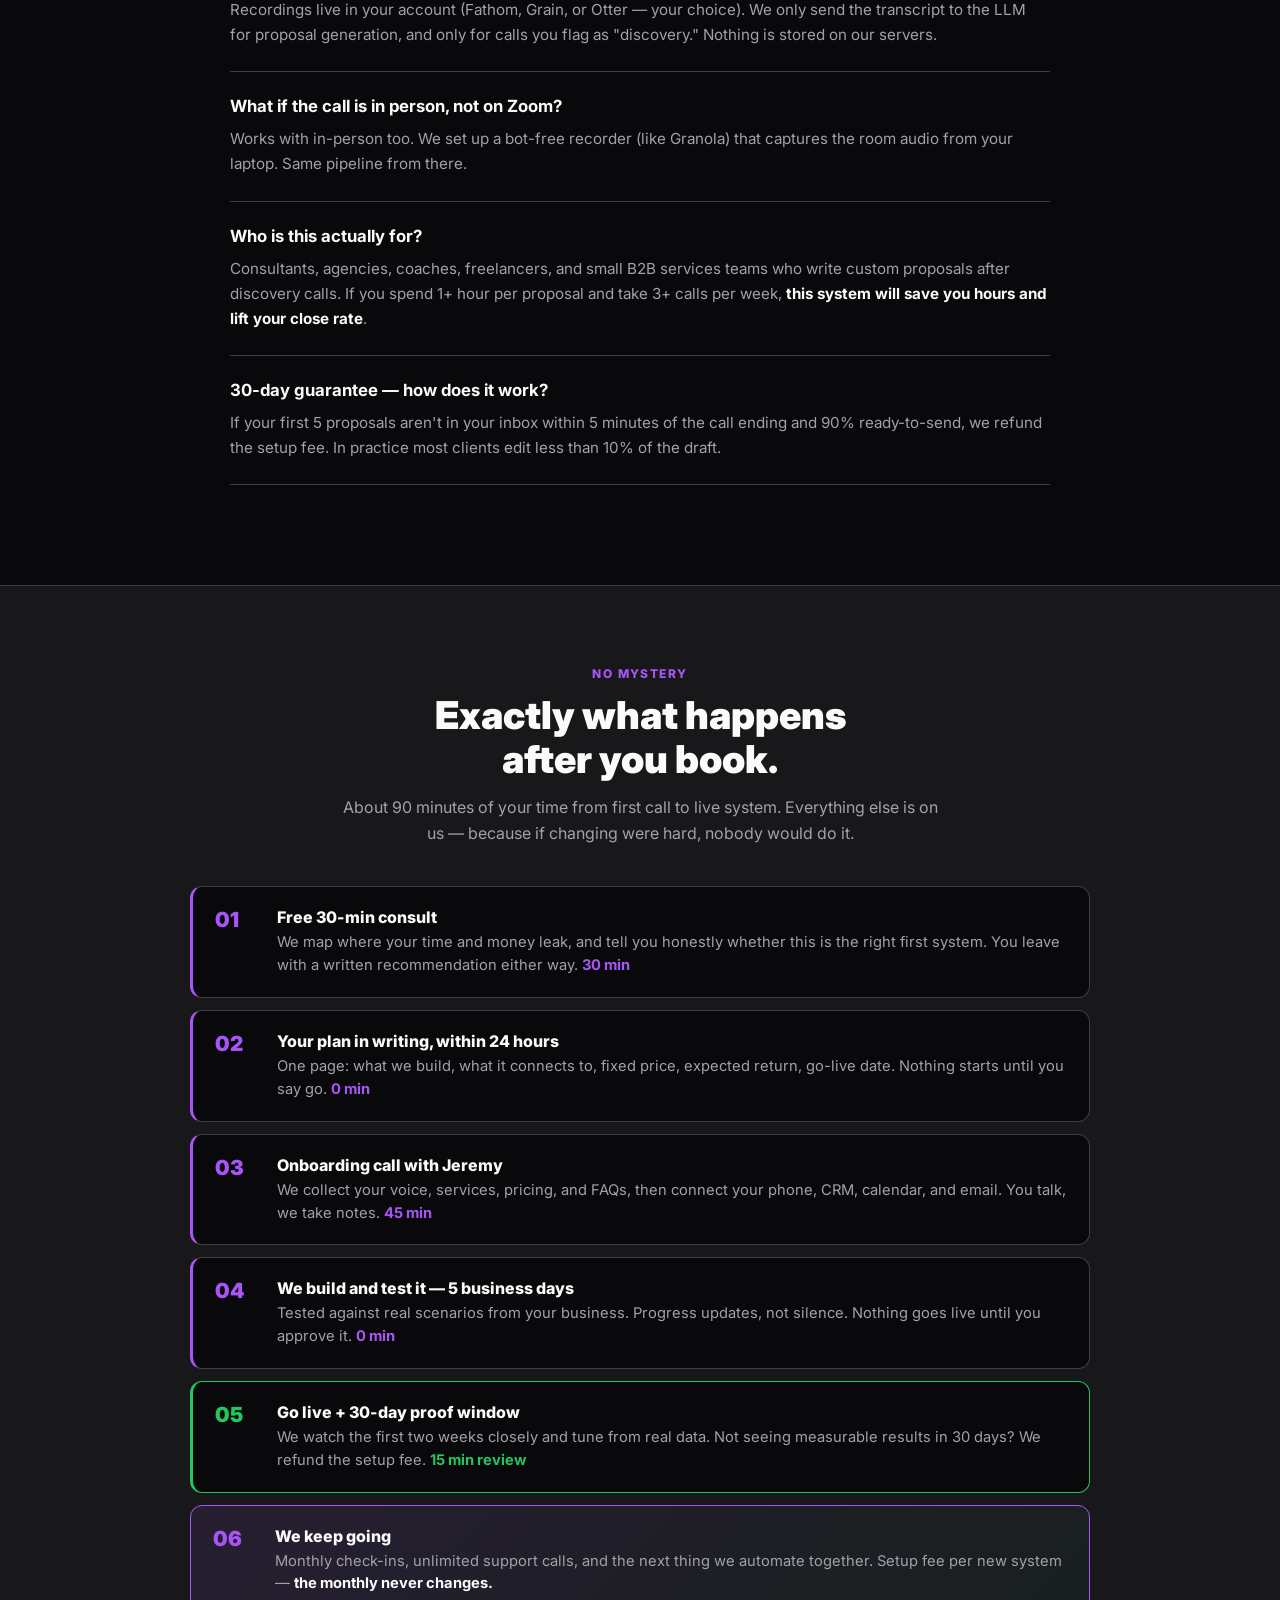
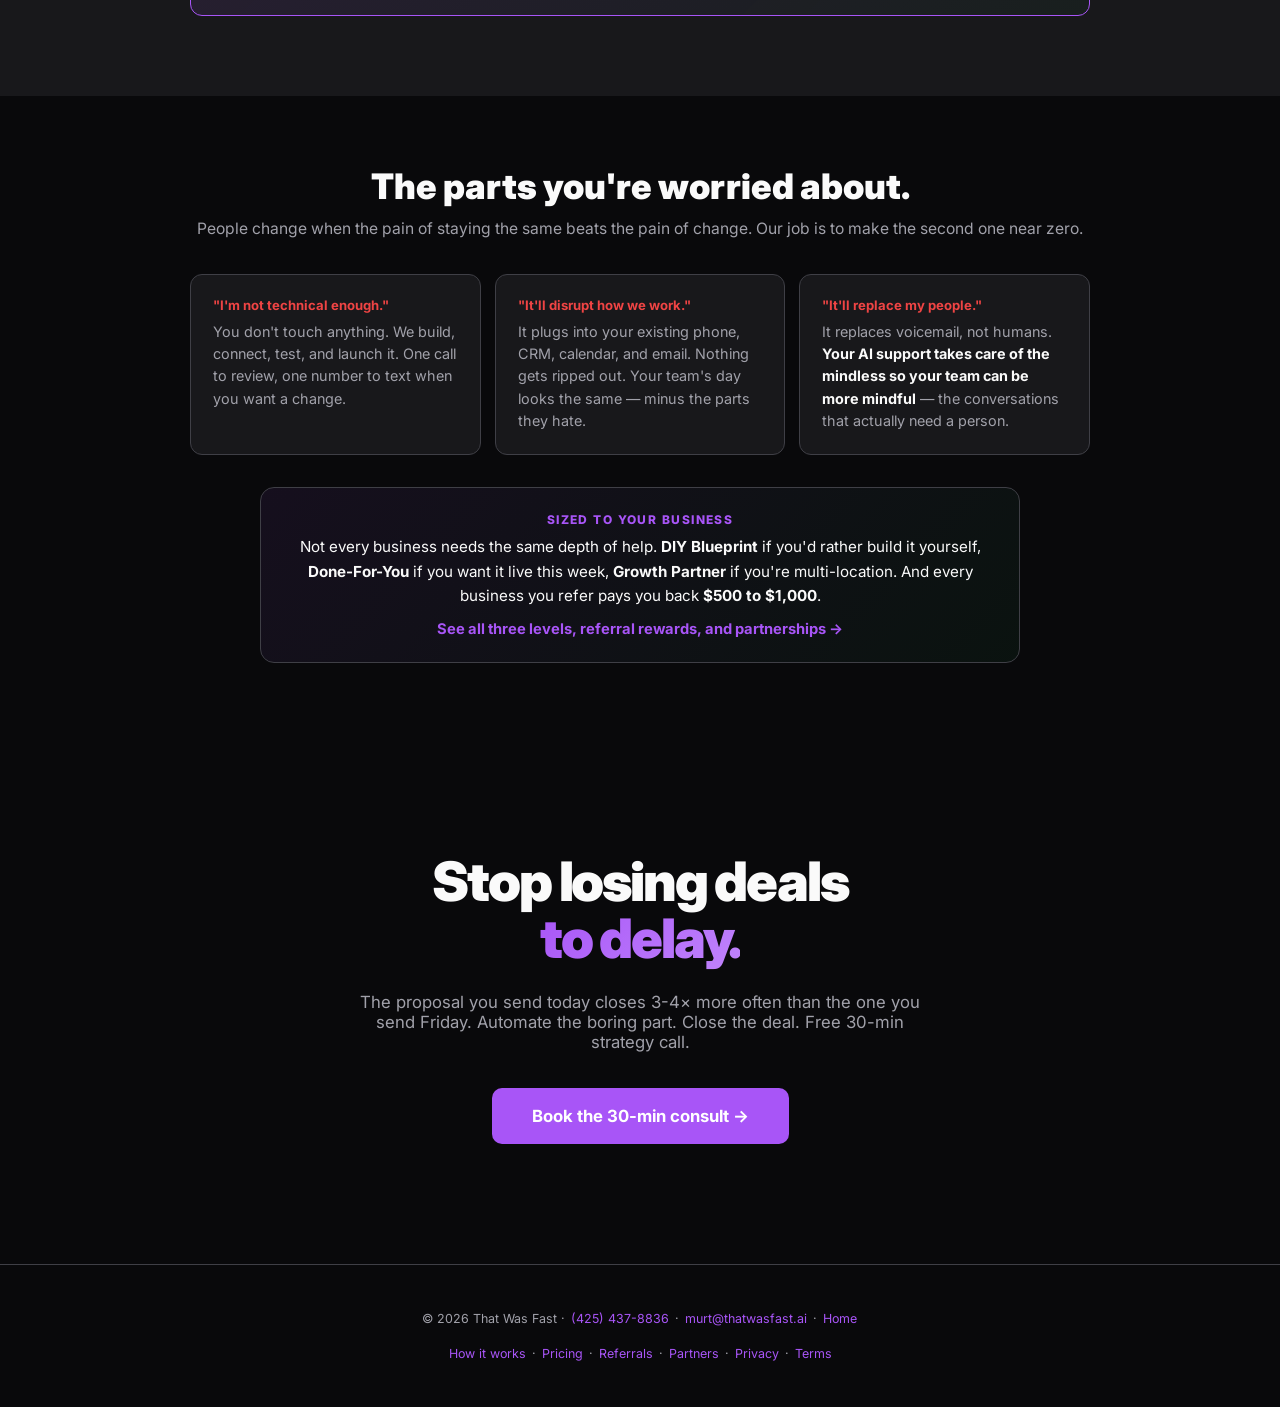
==== commit 941b534e: "Add Lead Revival offer: one-time $1,997 campaign that revives dormant CRM leads. New /lead-revival/ " ====
--- a/auto-proposal/index.html
+++ b/auto-proposal/index.html
@@ -207,6 +207,7 @@
 
 /* CTA BUTTONS — were wrapping to 2 lines on every phone width.
    40px side padding + a 300px cap left ~220px for ~230px of text. */
+.btn-primary,.btn-ghost{white-space:nowrap}
 @media(max-width:600px){
   .btn-primary,.btn-ghost{
     padding-left:20px !important;padding-right:20px !important;
@@ -216,7 +217,7 @@
   }
 }
 @media(max-width:340px){
-  .btn-primary,.btn-ghost{font-size:.88rem !important;padding-left:14px !important;padding-right:14px !important}
+  .btn-primary,.btn-ghost{font-size:.8rem !important;padding-left:10px !important;padding-right:10px !important;letter-spacing:-.01em}
 }
 </style>
 <link rel="canonical" href="https://thatwasfast.ai/auto-proposal/">
@@ -277,6 +278,7 @@
 <div style="display:flex;gap:8px;align-items:center">
 <span class="nav-secondary" style="gap:6px"><a href="/voice-receptionist/" style="padding:6px 10px;font-size:.78rem;color:var(--muted);text-decoration:none;font-weight:600">Voice</a>
 <a href="/lead-response/" style="padding:6px 10px;font-size:.78rem;color:var(--muted);text-decoration:none;font-weight:600">Lead Response</a>
+<a href="/lead-revival/" style="padding:6px 10px;font-size:.78rem;color:var(--muted);text-decoration:none;font-weight:600">Lead Revival</a>
 <a href="/auto-proposal/" style="padding:6px 10px;font-size:.78rem;color:var(--gold);text-decoration:none;font-weight:600">Proposals</a>
 <a href="/#how" style="padding:8px 10px;font-size:.78rem;font-weight:600;color:var(--muted)">How it works</a><a href="/pricing/" style="padding:8px 10px;font-size:.78rem;font-weight:600;color:var(--muted)">Pricing</a></span>
 <a href="tel:+14254378836" class="nav-phone" aria-label="Call the live AI demo at (425) 437-8836" onclick="if(window.gtag)gtag('event','demo_call',{page:'auto-proposal',source:'nav'});if(window.twfCapiSend)twfCapiSend('Contact',{content_name:'Demo Call',content_category:'auto-proposal'});" style="padding:8px 12px;background:transparent;border:1px solid var(--border);color:var(--text);font-weight:600;font-size:.78rem;border-radius:8px;white-space:nowrap">📞<span class="nav-phone-label"> Live Demo</span></a>
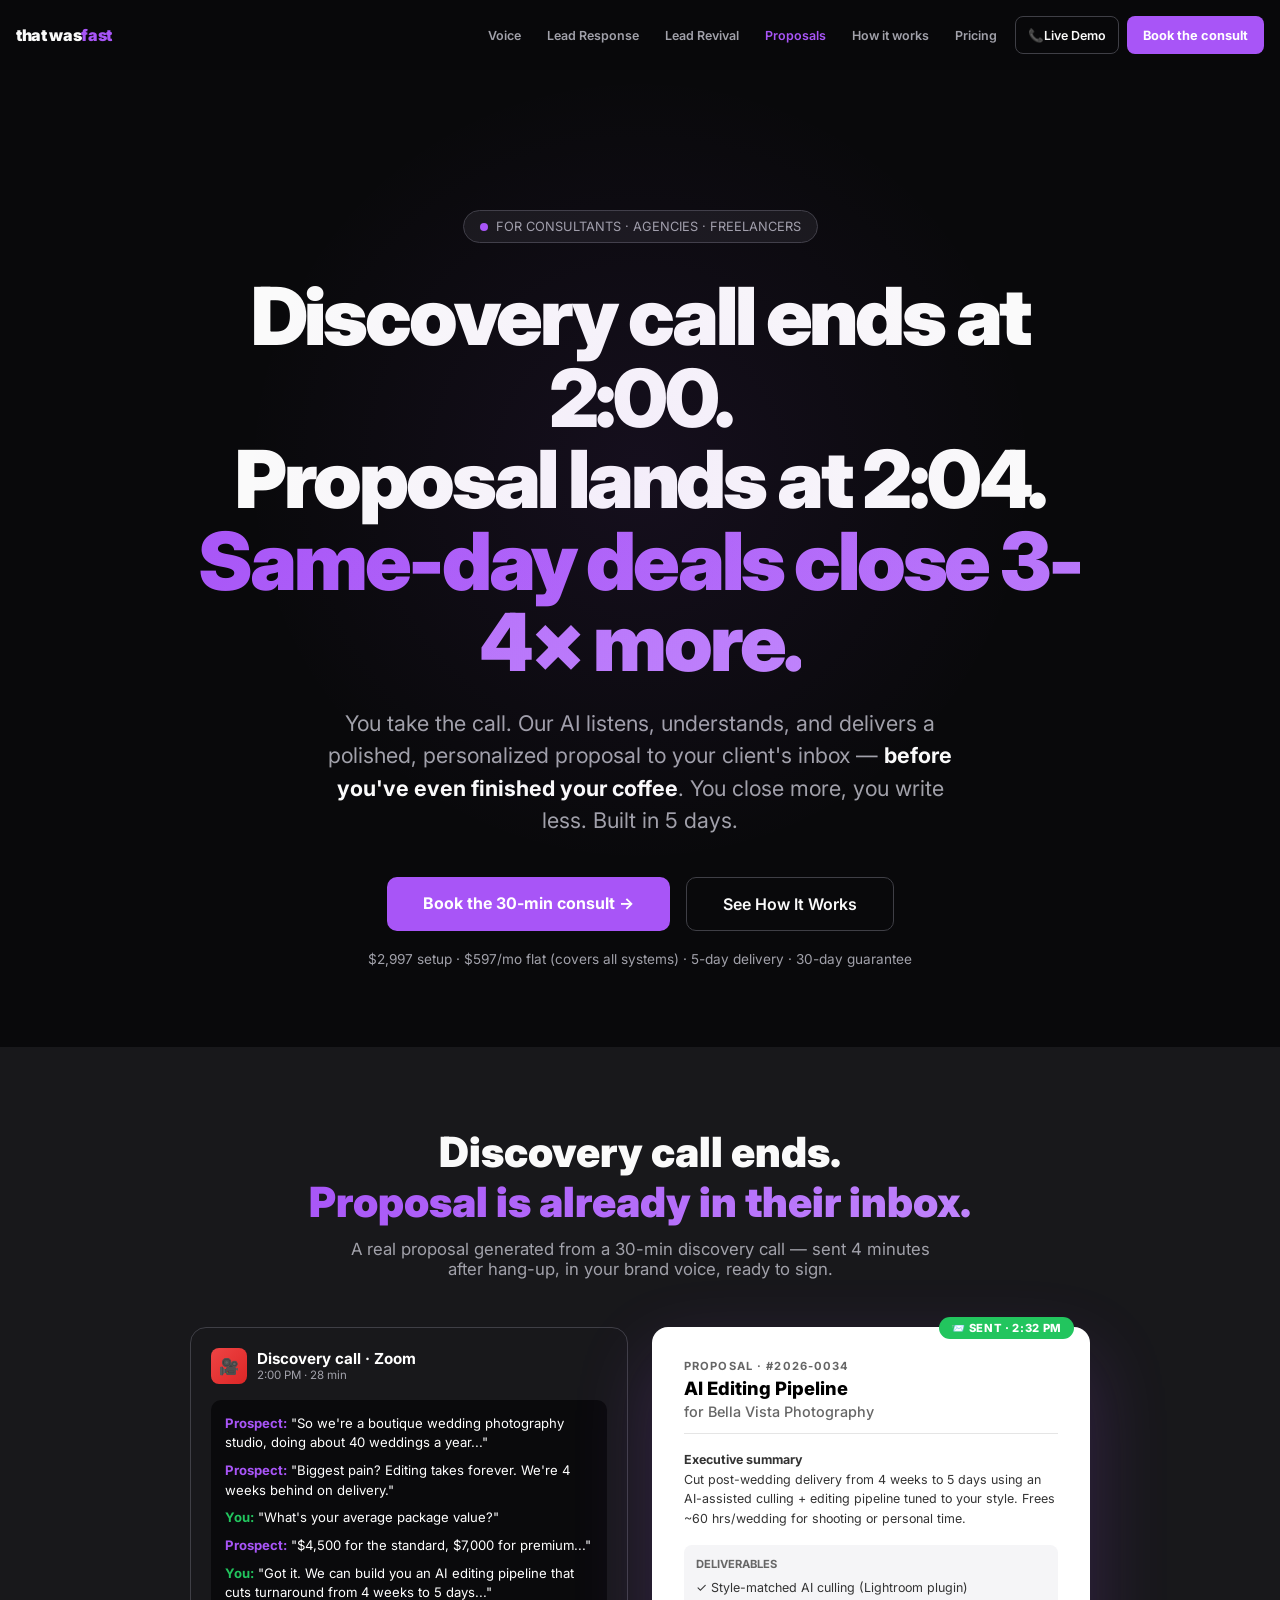
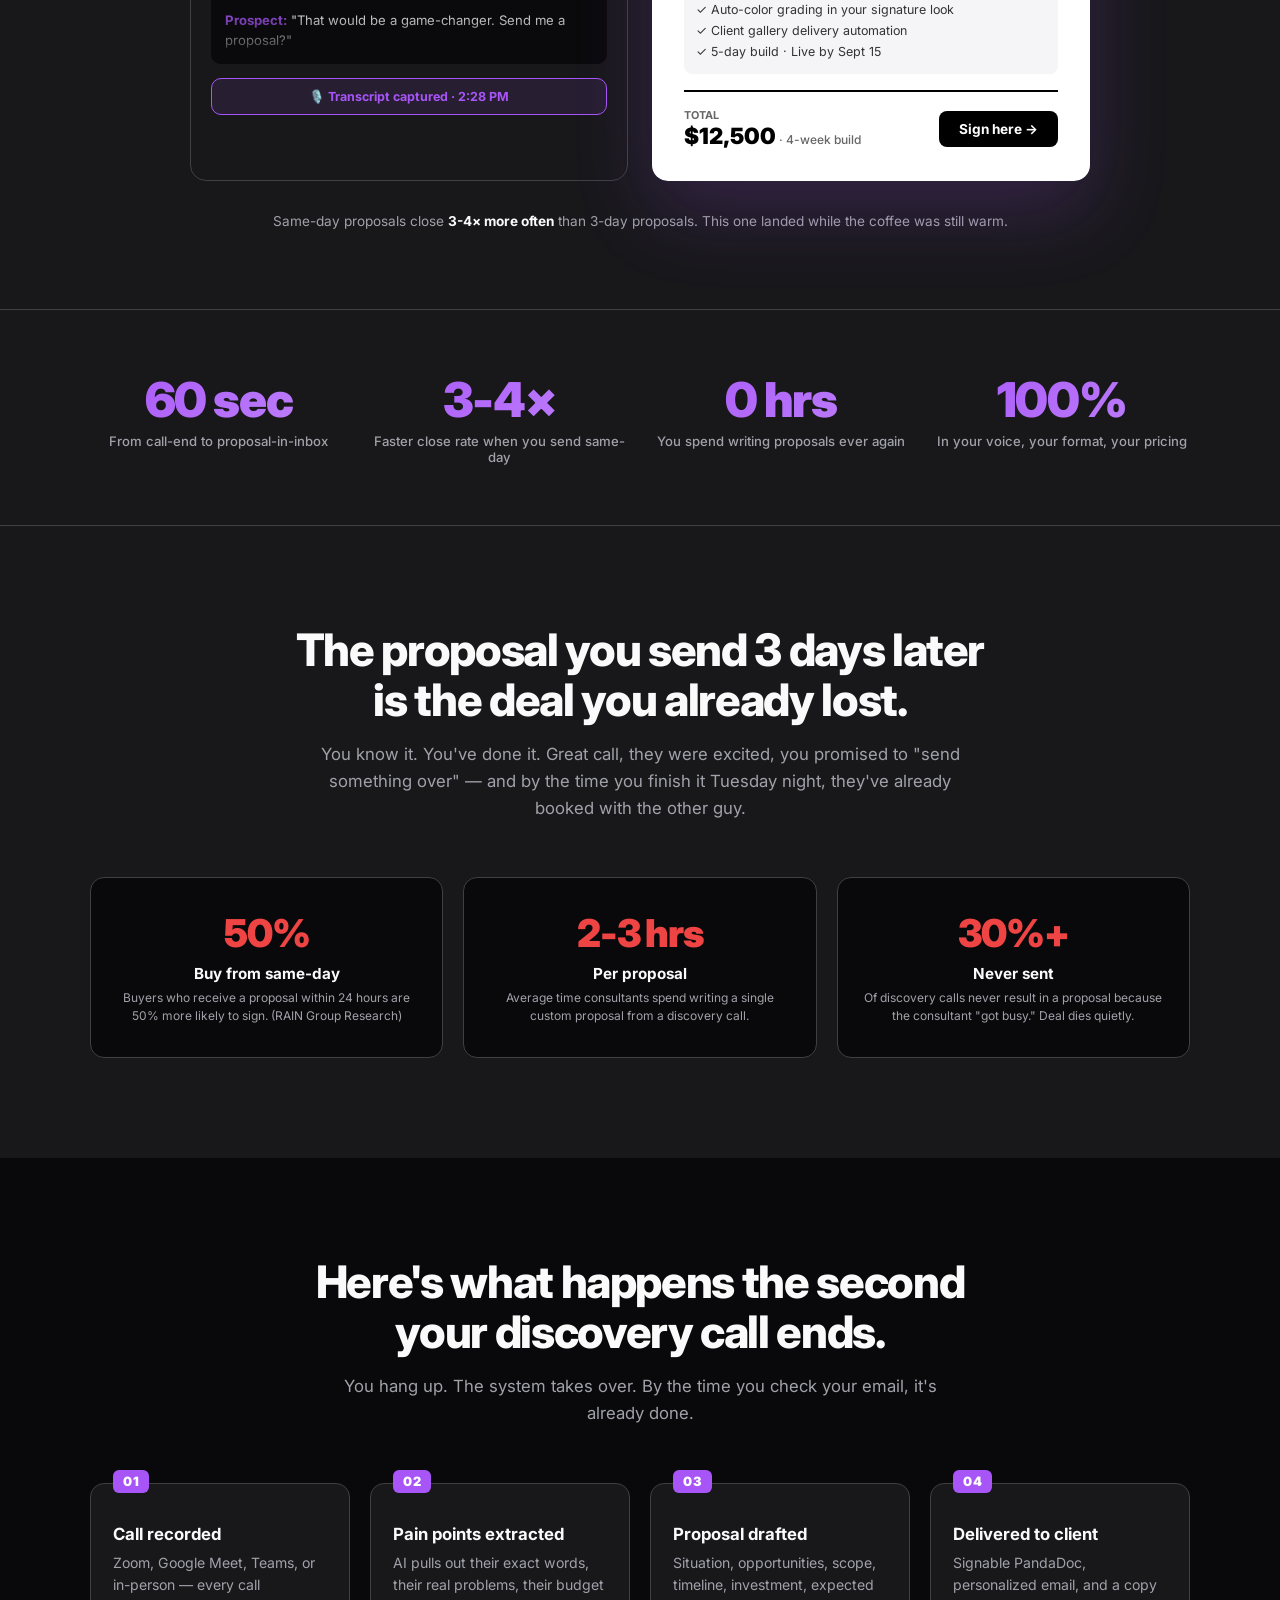
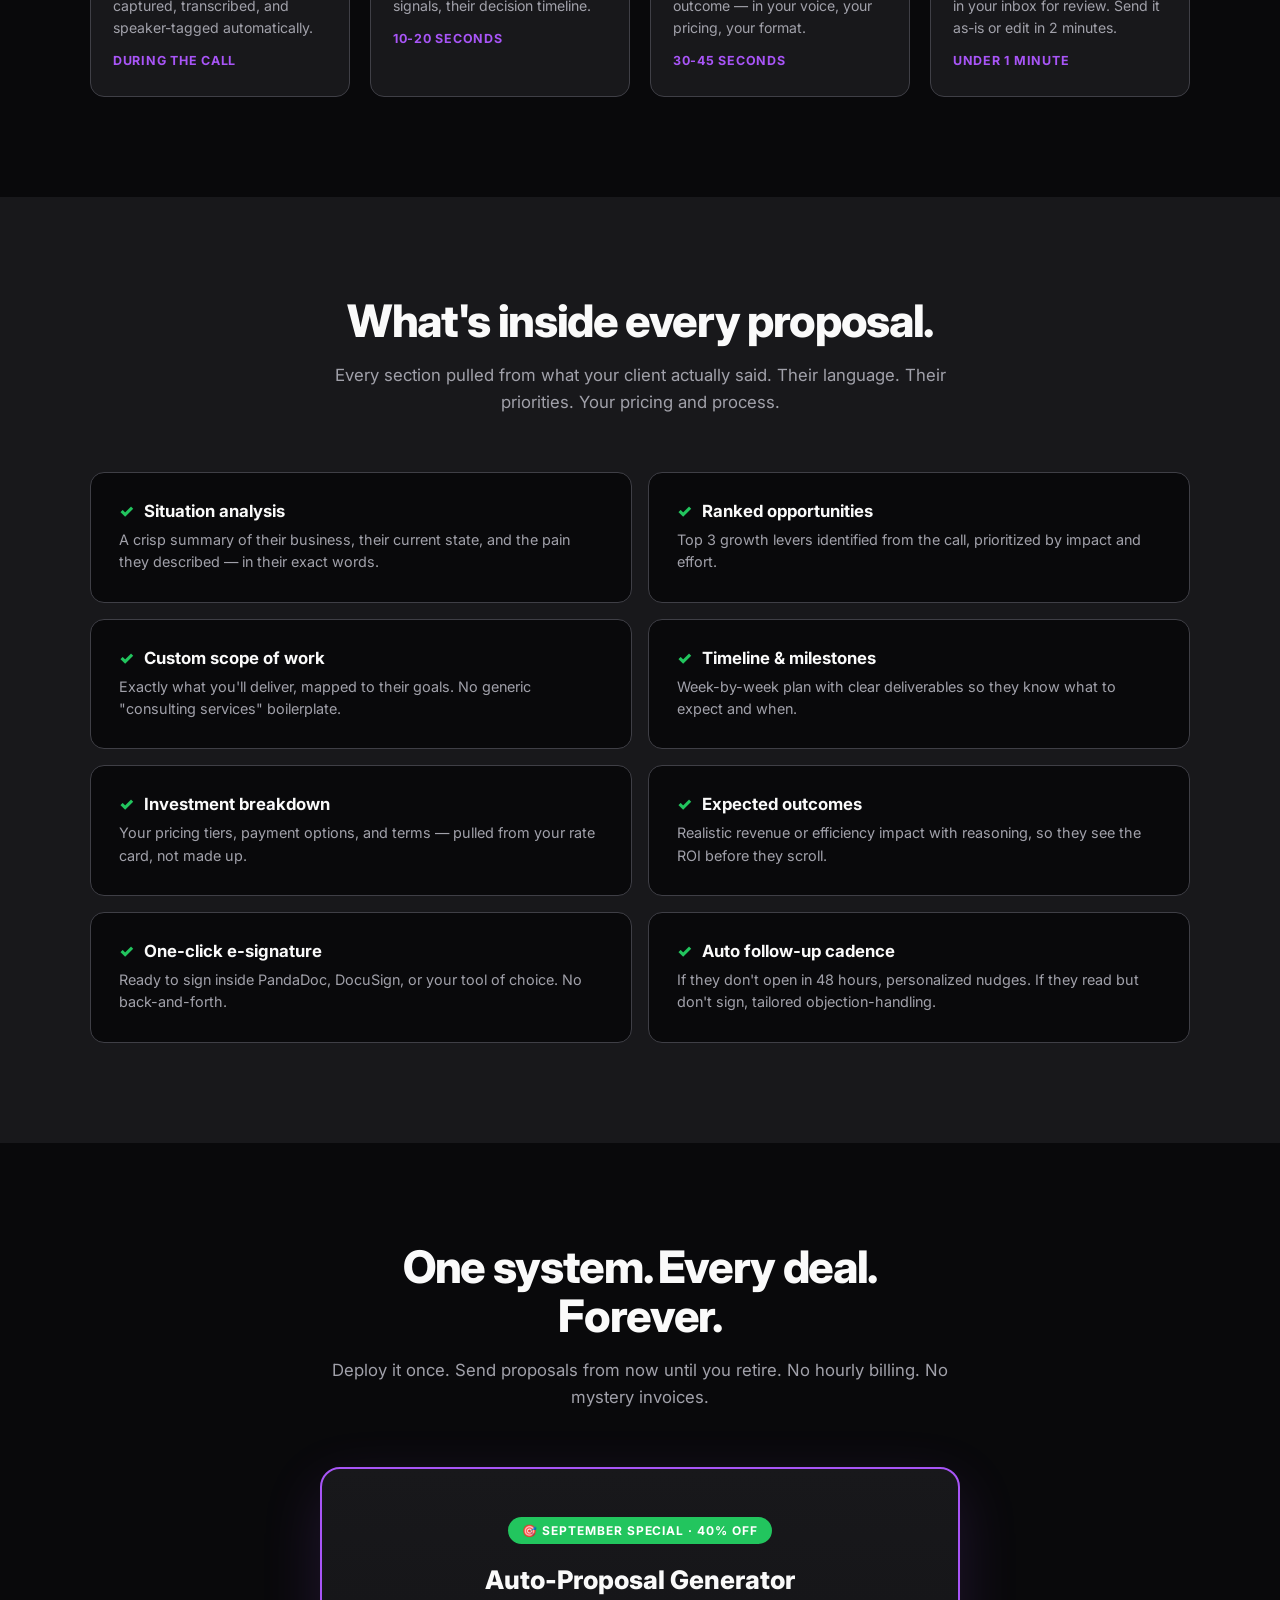
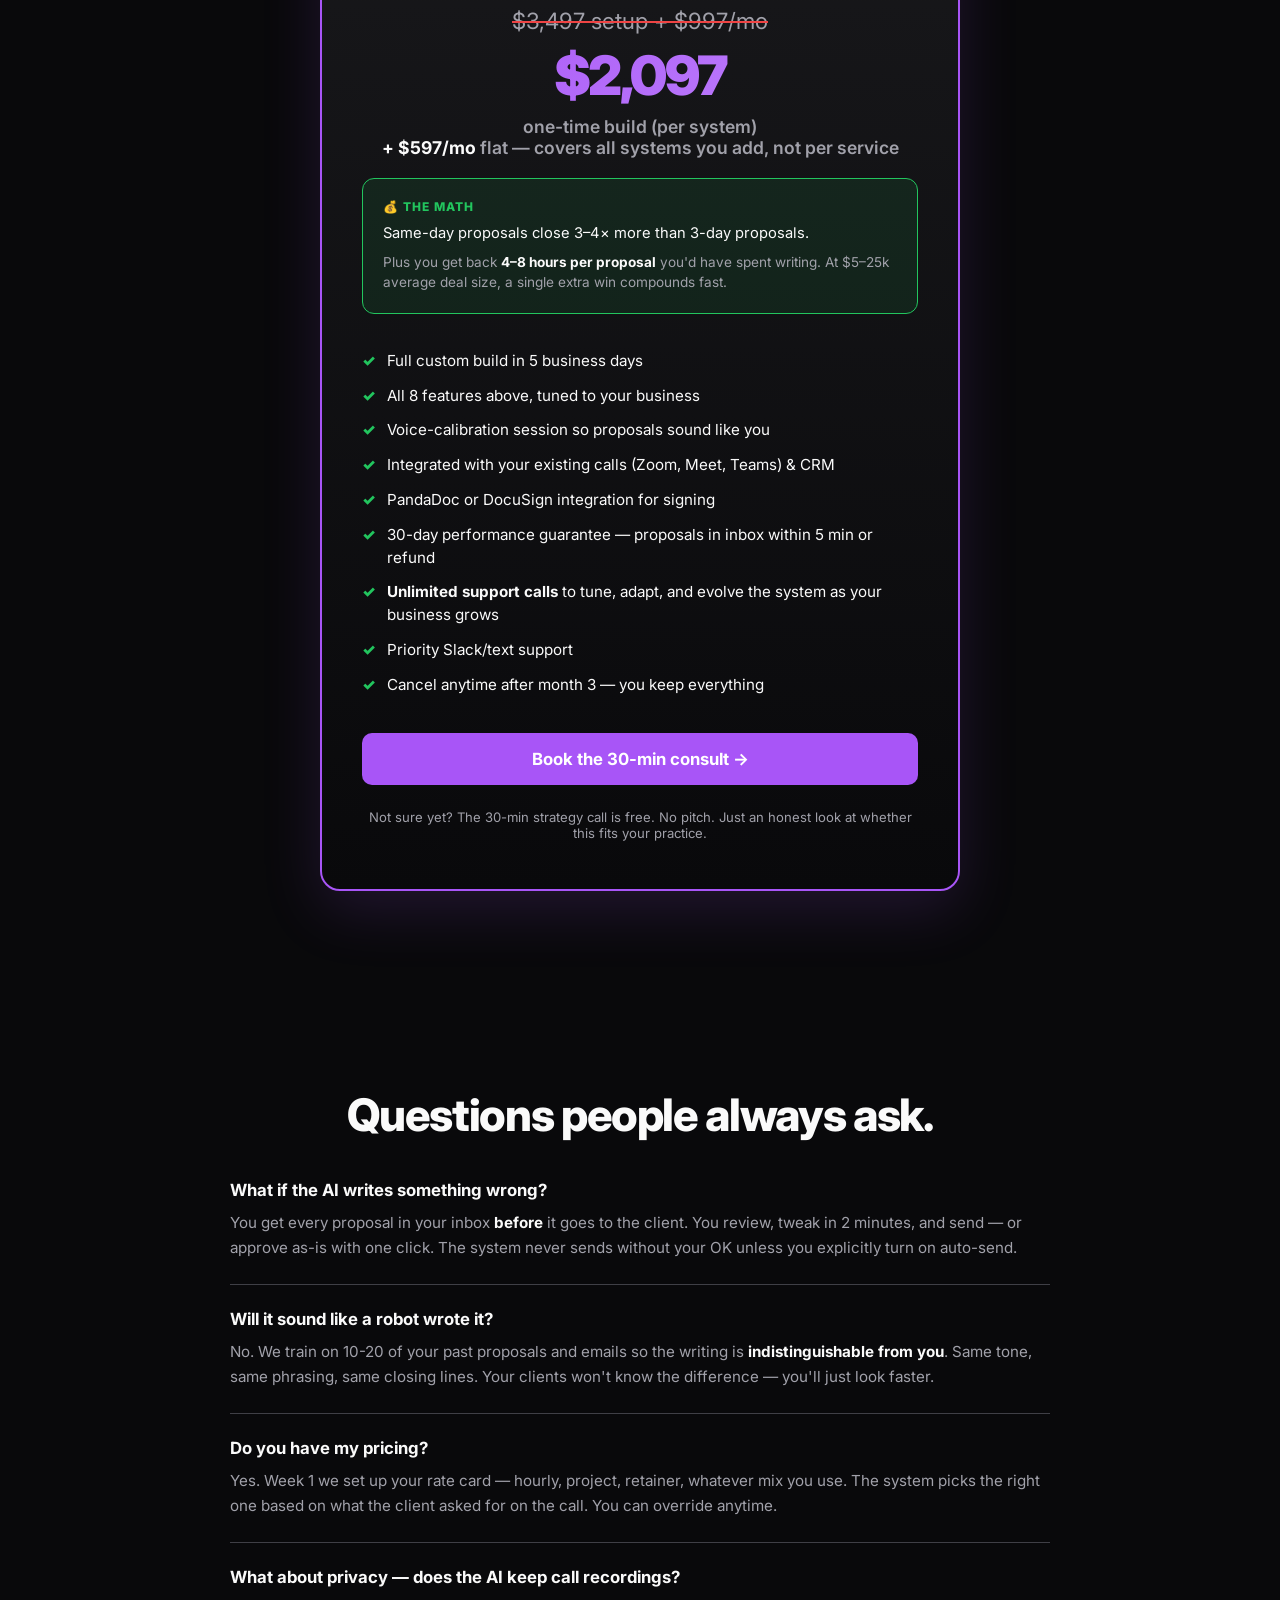
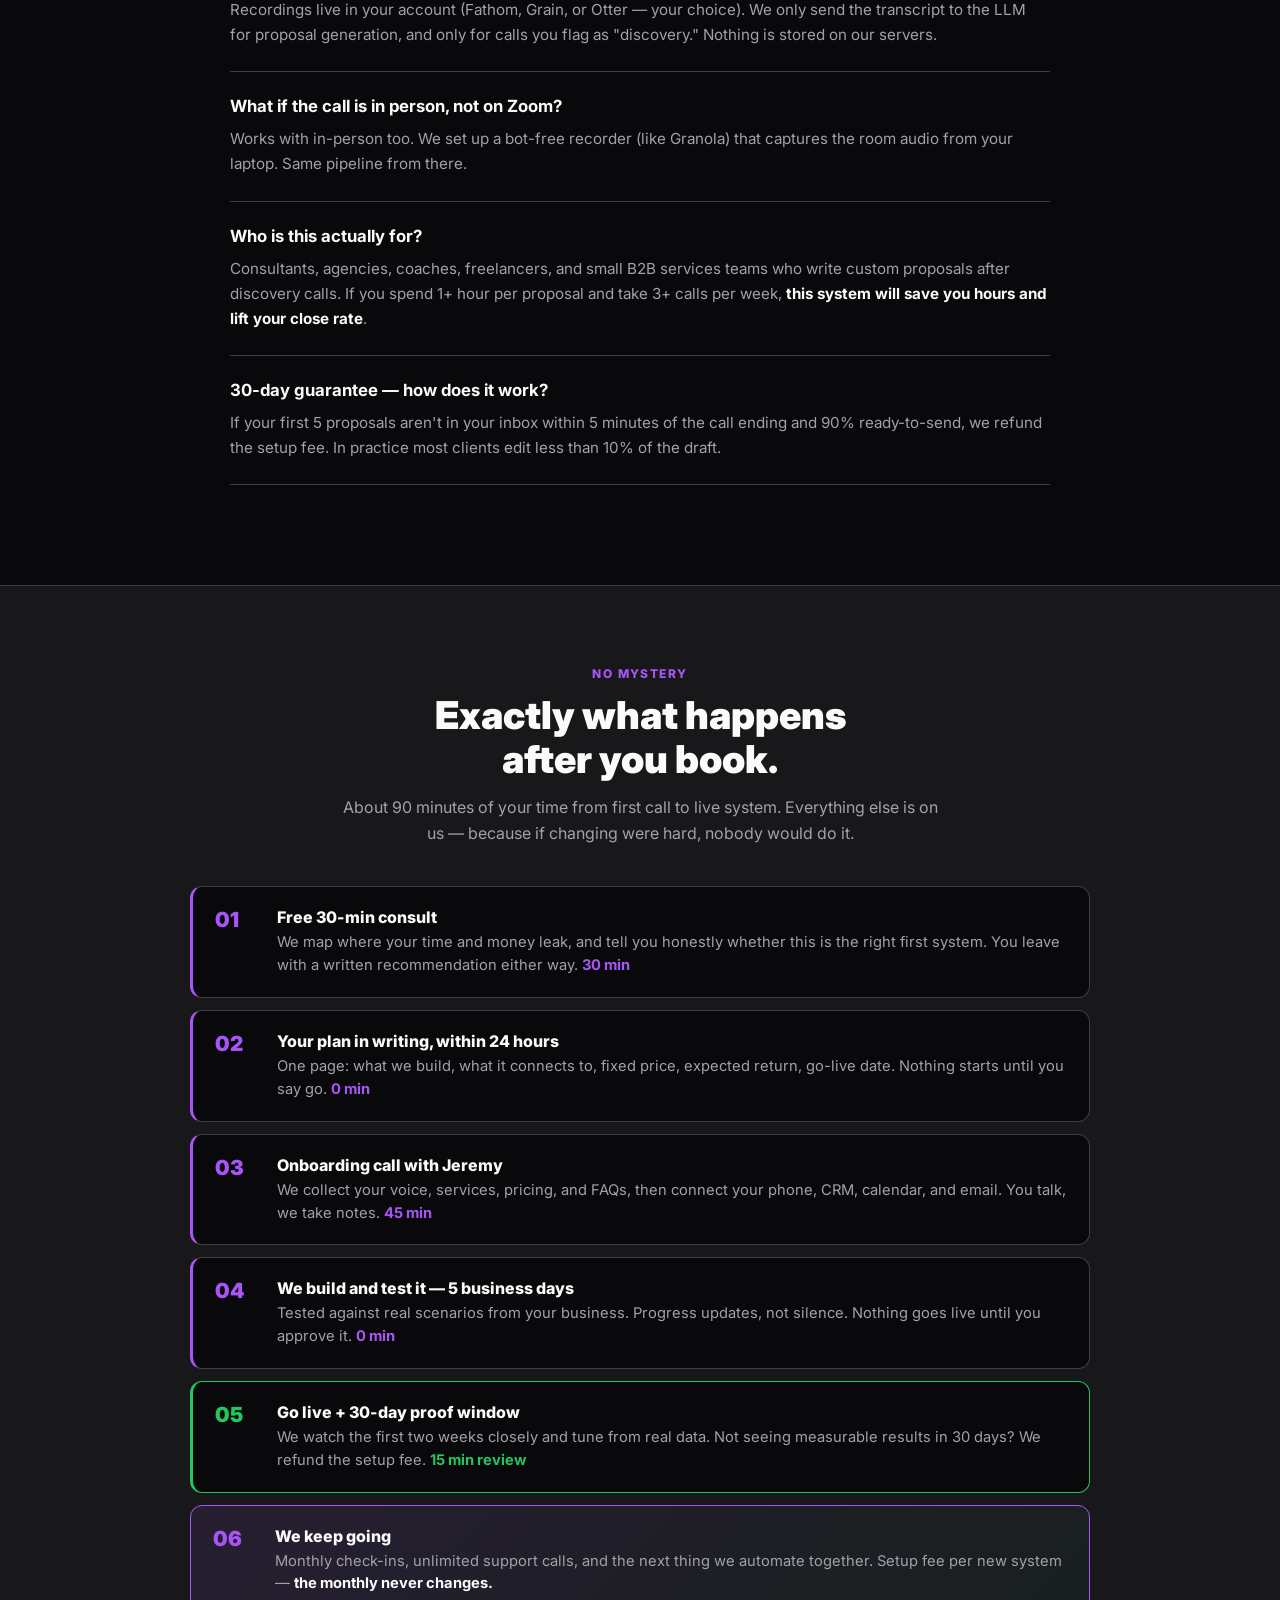
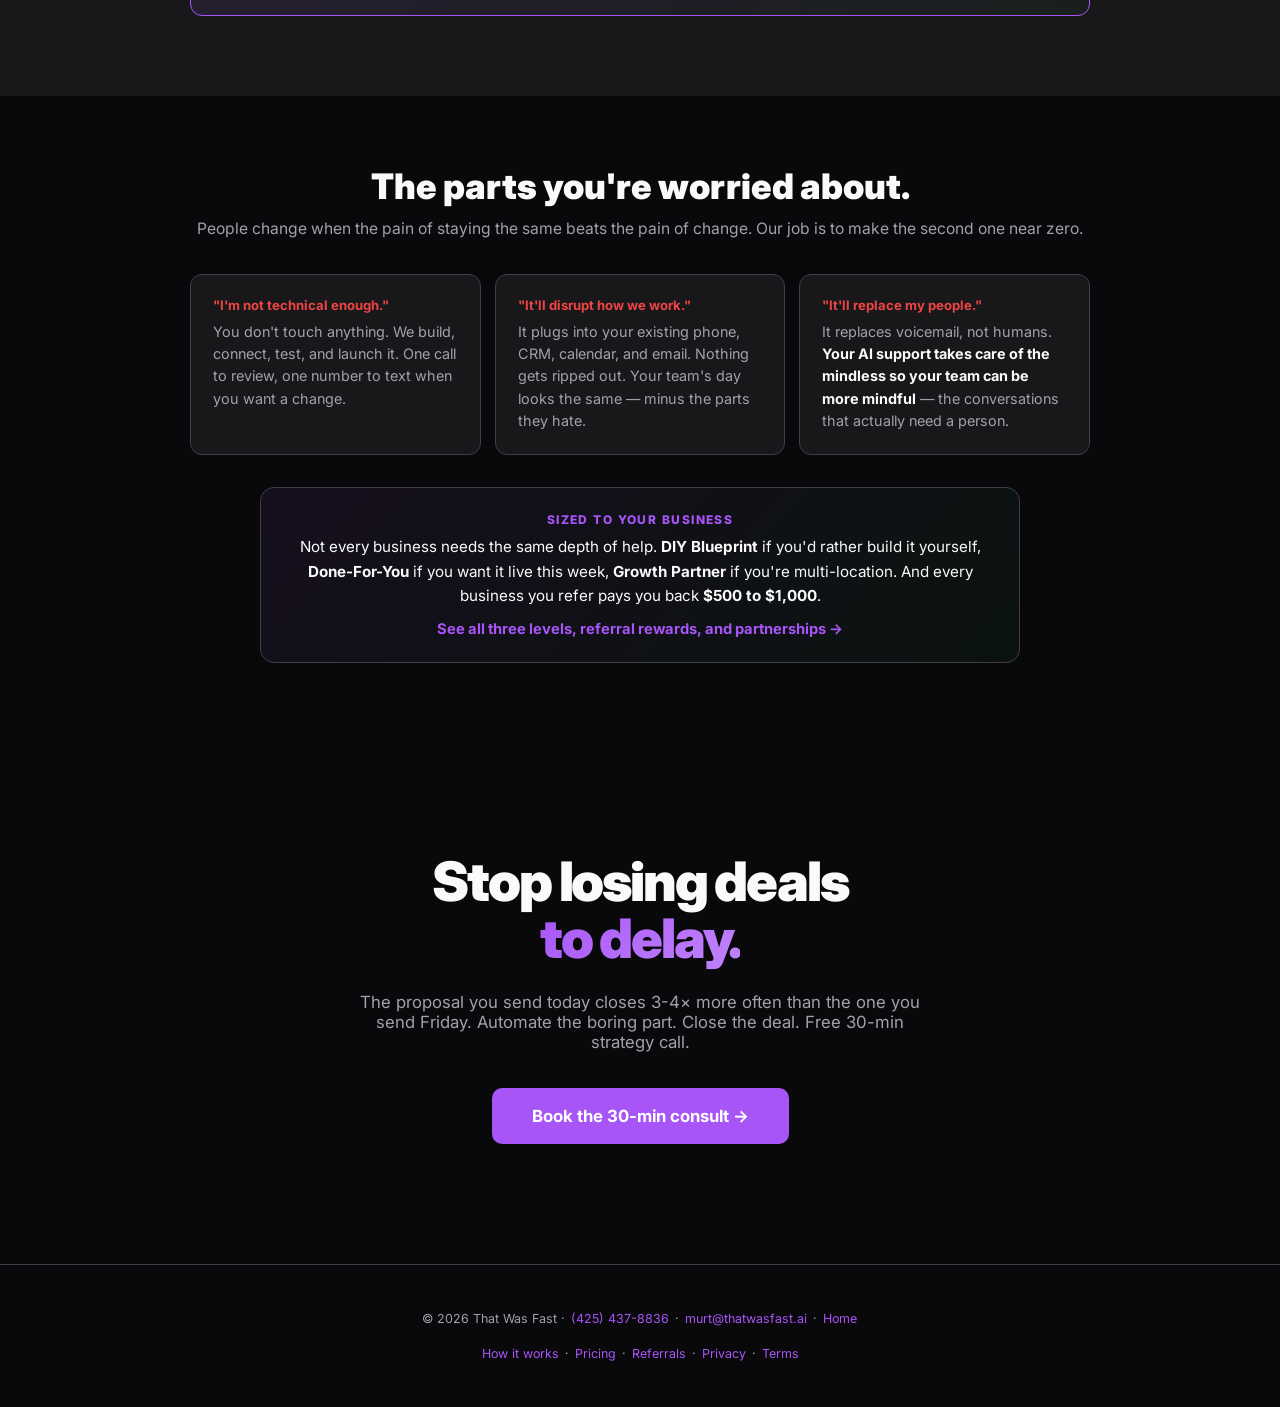
==== commit dd80699d: "Pricing: delete partnership opportunities section (Affiliate/White-label/Franchise); repoint danglin" ====
--- a/auto-proposal/index.html
+++ b/auto-proposal/index.html
@@ -512,7 +512,7 @@
 
 <footer>
 <p>&copy; <span id="twf-year">2026</span> That Was Fast &middot; <a href="tel:+14254378836">(425) 437-8836</a> &middot; <a href="mailto:murt@thatwasfast.ai">murt@thatwasfast.ai</a> &middot; <a href="/">Home</a></p>
-<p style="margin-top:8px;font-size:.78rem"><a href="/#how">How it works</a> &middot; <a href="/pricing/">Pricing</a> &middot; <a href="/pricing/#referrals">Referrals</a> &middot; <a href="/pricing/#partners">Partners</a> &middot; <a href="/privacy/">Privacy</a> &middot; <a href="/terms/">Terms</a></p>
+<p style="margin-top:8px;font-size:.78rem"><a href="/#how">How it works</a> &middot; <a href="/pricing/">Pricing</a> &middot; <a href="/pricing/#referrals">Referrals</a> &middot; <a href="/privacy/">Privacy</a> &middot; <a href="/terms/">Terms</a></p>
 <script>document.getElementById('twf-year').textContent=new Date().getFullYear();</script>
 </footer>
 
